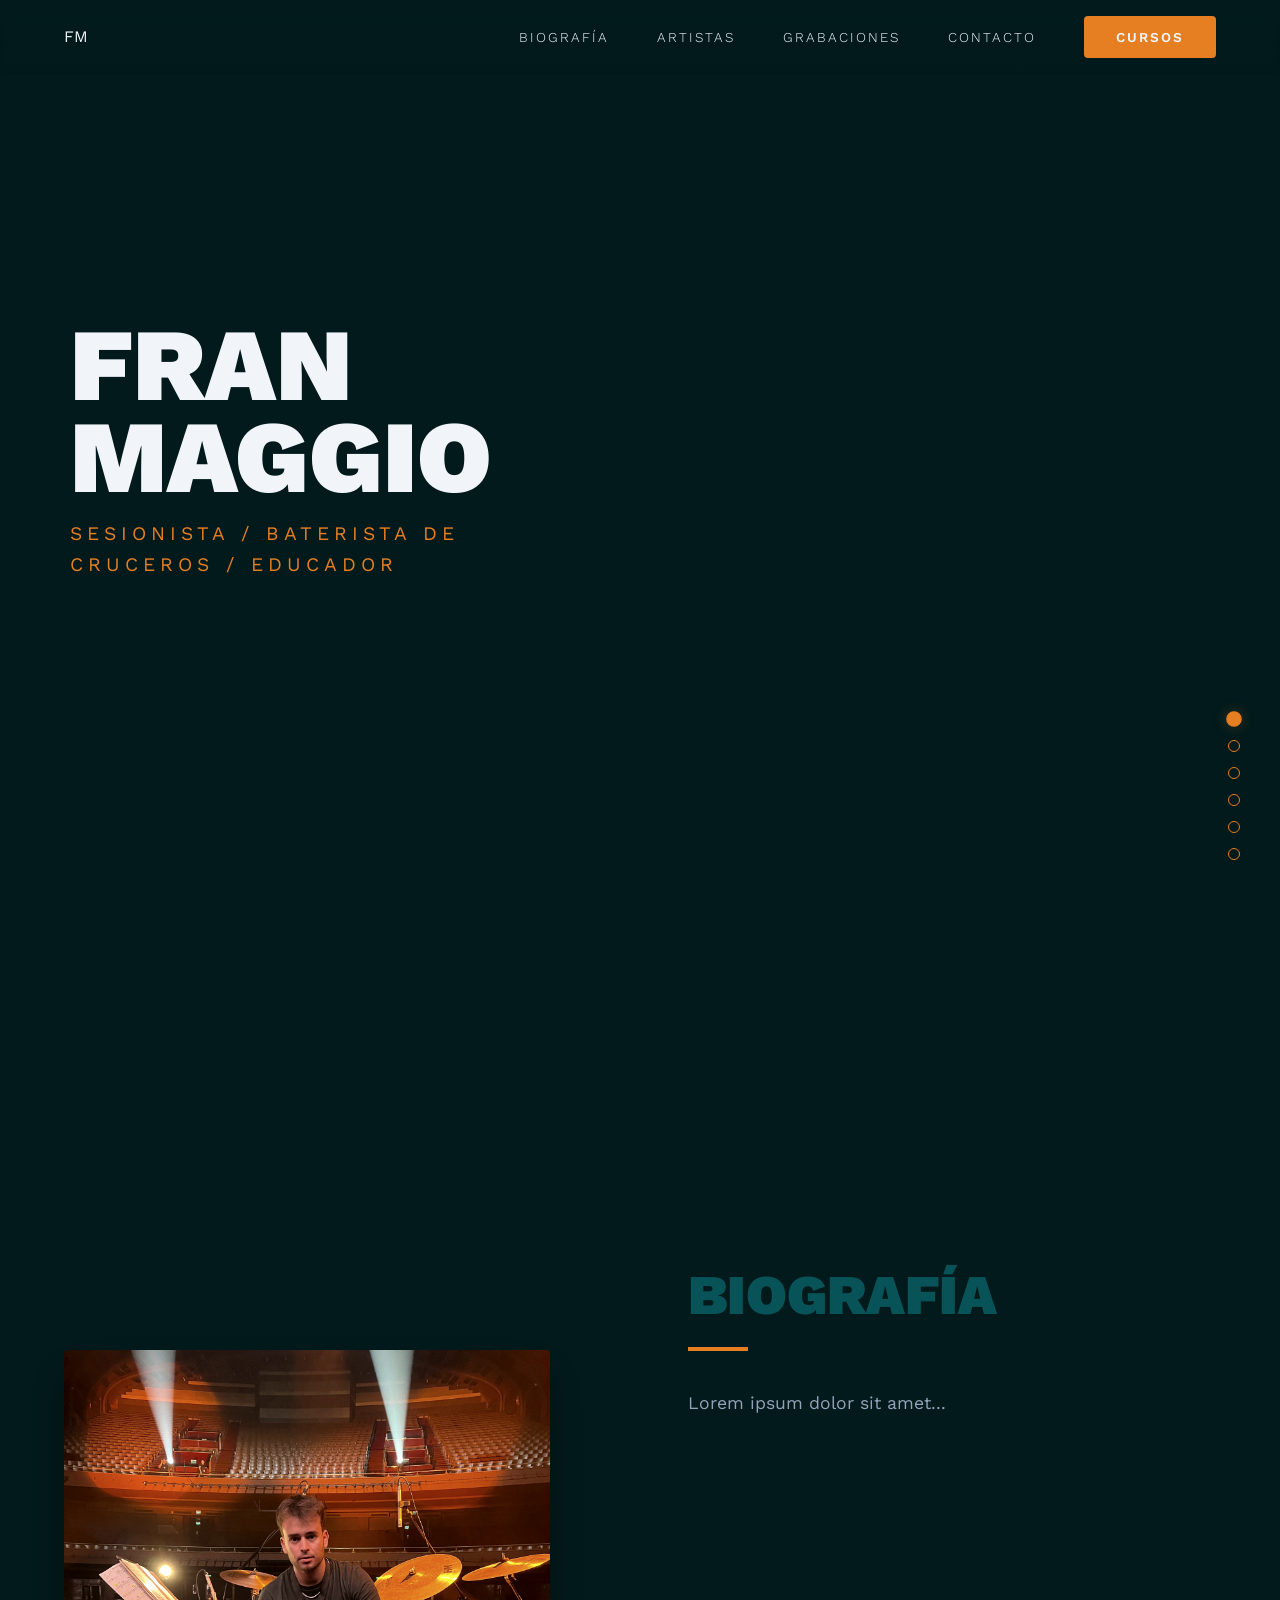
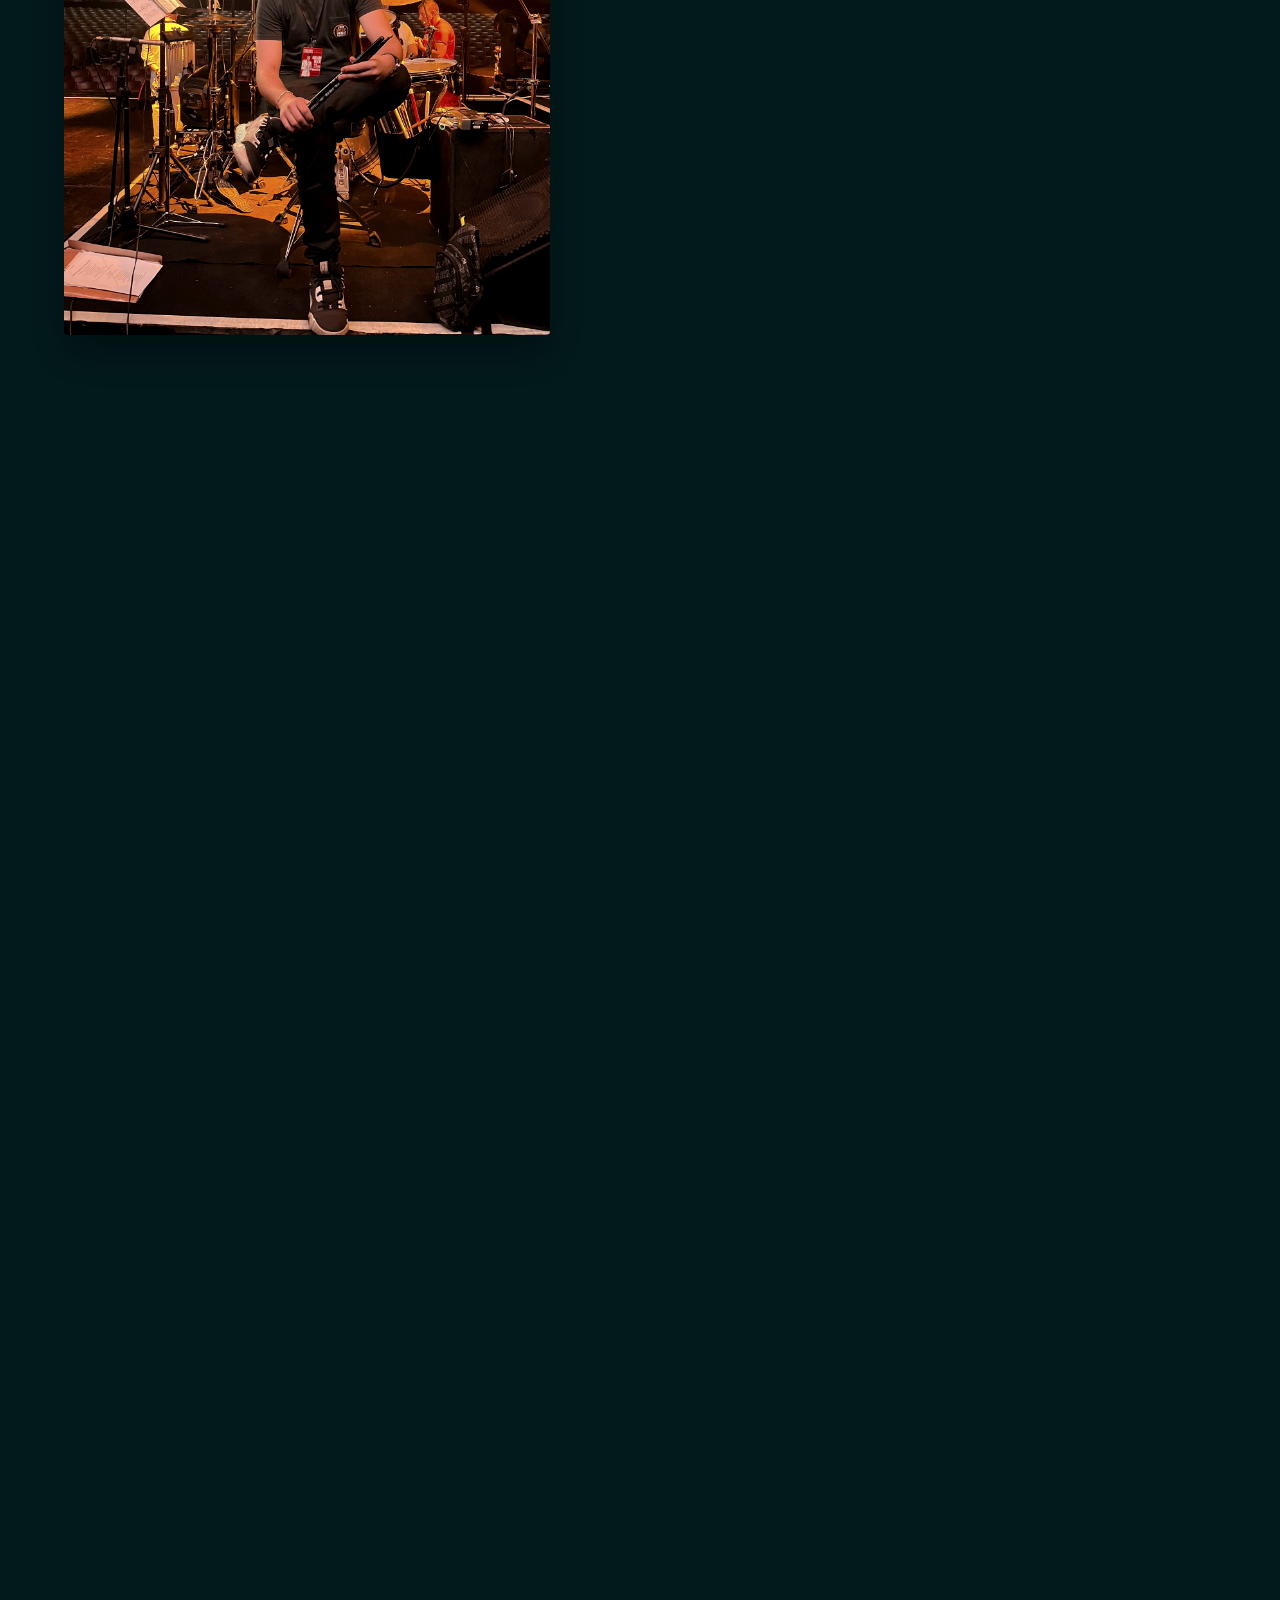
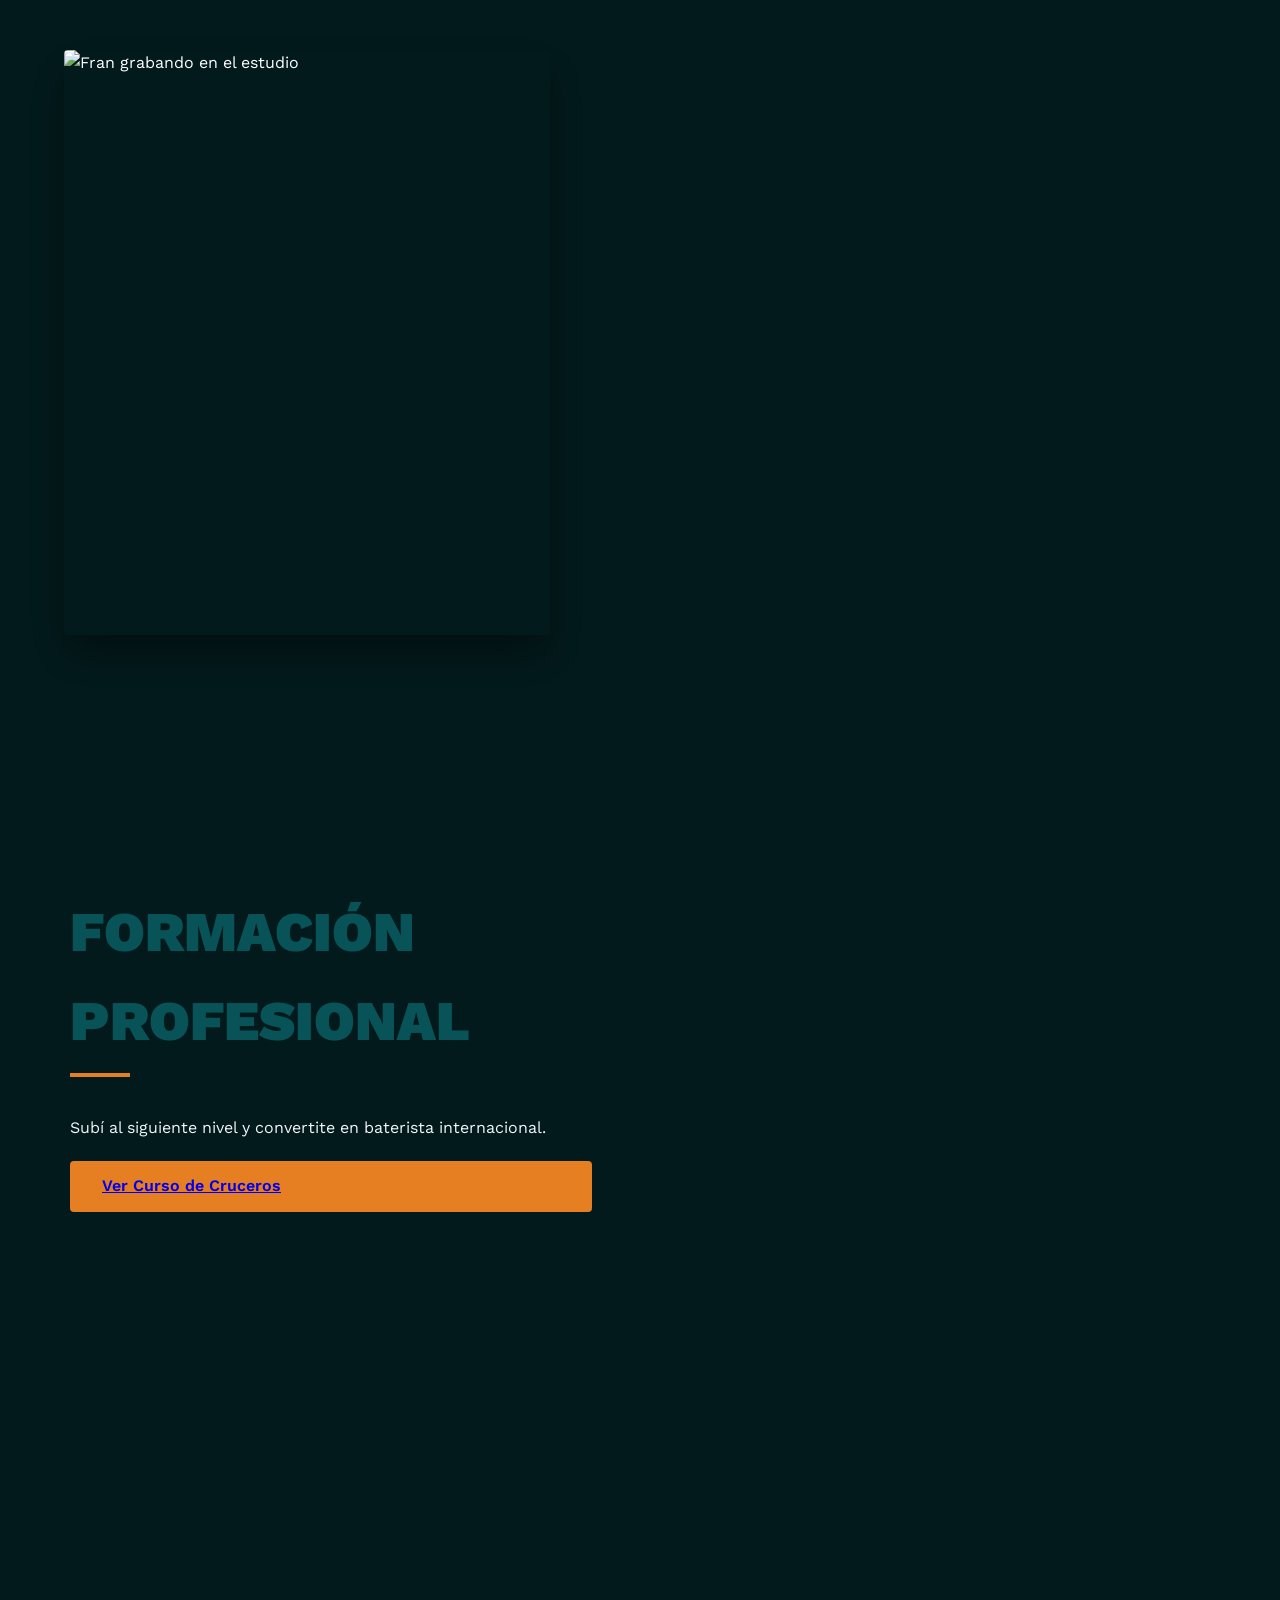
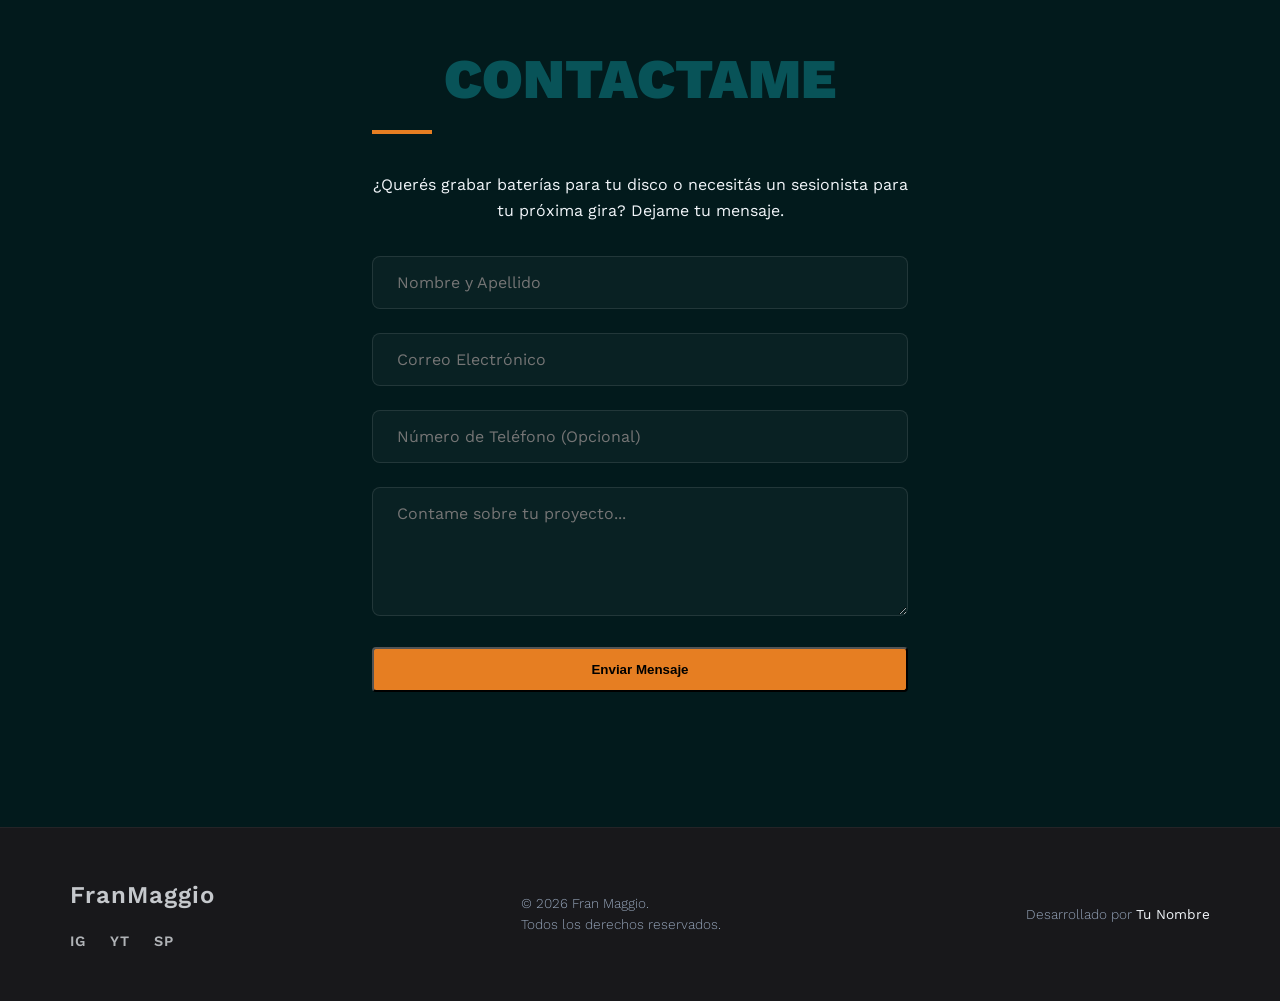
==== index.html @ fc810ce9 "Commit inicial: Landing Page completa" ====
<!DOCTYPE html>
<html lang="es">

<head>
    <meta charset="UTF-8">
    <meta name="viewport" content="width=device-width, initial-scale=1.0">
    <title>Fran Maggio | Drummer</title>
    <link rel="preconnect" href="https://fonts.googleapis.com">
    <link href="https://fonts.googleapis.com/css2?family=Work+Sans:wght@300;400;600;900&display=swap" rel="stylesheet">
    <link rel="stylesheet" href="css/variables.css">
    <link rel="stylesheet" href="css/style.css">
    <link rel="stylesheet" href="css/components.css">
</head>

<body>

    <div id="splash">
        <div class="splash-container">
            <svg viewBox="0 0 400 150" class="signature-svg">
                <path id="signature-path"
                    d="M15.06,64.6l-2.02-.15c-.2.1-.55.45-1.05,1.05-.5.6-1.26,1.16-2.29,1.69-1.02.52-1.64,1.04-1.83,1.54-.2.5-.4.89-.6,1.16-.2.28-.44.64-.71,1.09-.27.45-.61.83-1.01,1.12-.4.3-.73.76-.97,1.39-.25.63-.7.94-1.35.94-2.15,0-3.22-1.37-3.22-4.12,0-.8.5-2.27,1.5-4.42,1-2.15,2.1-3.41,3.3-3.79s2.11-.71,2.74-1.01c.62-.3,1.2-.56,1.72-.79.52-.22,1.91-1.14,4.16-2.74.1-.1,1.37-.47,3.82-1.12l2.77-1.65c.4-.5.75-.77,1.05-.82.3-.05.7-.2,1.2-.45l1.27-.15c.55-.65,1.42-1.15,2.62-1.5l2.1-.9c1.4-.8,3.2-1.52,5.4-2.17l.45-.3c.1-.1.25-.2.45-.3l2.02.15c.6,0,1-.47,1.2-1.42.2-.1.35-.15.45-.15l1.87.15c.1,0,.35-.12.75-.38.4-.25.86-.42,1.39-.52.52-.1.96-.38,1.31-.82.35-.45.72-.67,1.12-.67h1.27c.4,0,.87-.39,1.42-1.16.55-.77,1.3-1.56,2.25-2.36.2.1.4.15.6.15.3,0,.57-.34.82-1.01.25-.67.61-1.21,1.09-1.61.47-.4,1.01-1.11,1.61-2.14.6-1.02,1.16-1.67,1.69-1.95.52-.27,1.02-.67,1.5-1.2.47-.52.96-.81,1.46-.86l.15-.15v-.97c0-.8.7-1.55,2.1-2.25.2-.1.47-.3.82-.6v-1.12c0-.1.25-.44.75-1.01.5-.57.75-.99.75-1.24,0-.4.79-1.46,2.36-3.19s2.7-2.78,3.37-3.19c.67-.4,1.49-1.4,2.44-3l1.05-.38c1.05-1.4,1.92-2.41,2.62-3.04.7-.62,1.35-1.44,1.95-2.44l1.12-1.27c.3-.1.45-.3.45-.6s-.3-.45-.9-.45c-.65,0-1.57-.2-2.77-.6l-1.27.45-1.35-.15-1.87.9-1.8-.15c-1.25.75-2.12,1.17-2.62,1.27-.5.1-.89.2-1.16.3-.27.1-.59.2-.94.3-.35.1-.82.33-1.42.67-.6.35-1.42.52-2.47.52-.4,0-.89.24-1.46.71-.58.48-1.46,1.06-2.66,1.76,0,.1-.05.15-.15.15l-2.17-.15c-2.25,2.25-3.67,3.37-4.27,3.37l-1.72-.3c-1.75.65-3.11,1.4-4.08,2.25-.97.85-1.91,1.52-2.81,2.02l-1.35-.15c-1.2,1.2-1.96,1.91-2.29,2.14-.33.22-.63.61-.9,1.16-.28.55-.76.82-1.46.82l-1.65,1.27c0,.75-.58,1.57-1.72,2.47l-.15.3v1.65c0,.4-.39.94-1.16,1.61-.77.67-1.36,1.01-1.76,1.01-.9,0-1.81-.59-2.74-1.76-.93-1.17-1.39-2.39-1.39-3.64,0-.2.15-.7.45-1.5l.75-3.22c.4-1.55,2.97-3.1,7.72-4.65l1.2-.9c1-.6,1.72-.9,2.17-.9l.9-.3.45-1.12c.3-.2.81-.45,1.54-.75.72-.3,1.39-.7,1.99-1.2.6-.5,1.47-.97,2.62-1.42l1.2-.75h1.57c2.35-2.35,7.74-4.77,16.19-7.27,8.44-2.5,15.31-3.75,20.61-3.75,1.45,0,2.89.91,4.31,2.74,1.42,1.82,2.14,3.51,2.14,5.06,0,.95-.55,1.92-1.65,2.92-.8.4-1.4,1.31-1.8,2.74-.4,1.42-1.08,2.46-2.02,3.11-2,1.75-3.07,2.82-3.22,3.22l-.67,1.5c-.2.45-.52.78-.97.97-.45.2-.87.75-1.27,1.65-.4.9-1.42,1.57-3.07,2.02-.1.05-.18.36-.22.94-.05.58-.65,1.19-1.8,1.84l-.9.75c-.5,1.6-.97,2.52-1.42,2.77l-.75.75c-.7,2.45-1.85,3.67-3.45,3.67-.35,0-.66.44-.94,1.31-.27.88-1.01,1.66-2.21,2.36v.45c2.15-.7,3.7-1.05,4.65-1.05l1.05-.15.45-.45c.3.2.6.3.9.3.65,0,1.37-.35,2.17-1.05l1.2.15c.1-.1.28-.15.53-.15l3.84-1.12c1.1-.2,2.33-.45,3.69-.75h.75c1.71,0,3.03.52,3.99,1.57.95,1.05,1.43,2.32,1.43,3.82l-.3,2.1.15,1.12c0,.3-.48.75-1.43,1.35l-.75.6c-1.2,1.05-2.48,1.57-3.83,1.57-2.3,0-3.68-.57-4.13-1.72,0-.2-.34-.32-1.01-.38-.68-.05-1.19-.17-1.54-.38-.35-.2-.63-.3-.82-.3-.65,0-1.33-.1-2.03-.3-.9.6-1.88.9-2.93.9h-.45l-.9-.3-1.43,1.05c-.1,0-.25-.05-.45-.15-.2-.1-.4-.15-.6-.15-.3,0-.64.11-1.01.34-.38.22-.76.34-1.16.34l-1.05-.37c-.3.15-.64.25-1.01.3-.38.05-.79.37-1.24.97s-.92.9-1.42.9c-.85,0-1.68.83-2.48,2.47l-.45.45h-.45c-.35,0-.6.41-.75,1.24s-.33,1.34-.52,1.54c-.8.1-1.29.36-1.46.79-.18.42-.44,1.29-.79,2.59l-.67,1.35-.9.52c-.5,1.9-1.41,3.7-2.74,5.4-1.33,1.7-2.3,3.11-2.93,4.23-.63,1.12-1.2,1.89-1.73,2.29-.53.4-.89,1.06-1.09,1.99-.2.92-.45,1.55-.75,1.87-.3.33-.9,1.41-1.8,3.26l-2.33,3.97-.98,2.17c-.35.7-.8,1.05-1.35,1.05-.3,0-.45.25-.45.75v1.5c0,.2-.5,1.4-1.5,3.6l-.52,1.5c-.1.2-.4.42-.9.67-.5.25-.85.9-1.05,1.95-.2,1.05-.49,1.72-.86,2.02-.38.3-.61.94-.71,1.91s-.6,1.61-1.5,1.91c-.1.9-.19,1.5-.26,1.8-.08.3-.51.62-1.31.97h-.15l.45,2.55c0,.35-.1.52-.3.52-.5.3-.75.55-.75.75l.3.9v.3c0,.2-.2.67-.6,1.42v.15c0,.2.2,1.12.6,2.77l-.45.9c0,.9.4,1.35,1.2,1.35l2.32-1.5c.7,0,1.05.83,1.05,2.47l.23.75c-.45.3-.67.55-.67.75s.05.42.15.67c.1.25.15.47.15.67,0,1.65-1.47,2.47-4.42,2.47h-.3c-.2,0-.5-.1-.9-.3l-1.57.15c-.6,0-1.69-.58-3.26-1.72s-2.77-2.88-3.6-5.21c-.82-2.32-1.24-4.36-1.24-6.11l2.1-8.62c.2-.2.3-.52.3-.97s.17-.97.52-1.57l.9-2.47c1.35-2.4,2.17-3.7,2.47-3.9.3-.2.72-.45,1.27-.75.55-.3.92-.6,1.12-.9-.9-.3-1.35-.57-1.35-.83,0-.15.39-.9,1.16-2.25.77-1.35,1.41-2.07,1.91-2.17.1,0,.15-.05.15-.15s-.05-.3-.15-.6v-.15c0-.1.3-.65.9-1.65l-.3-1.12c.2-.3.49-.6.86-.9.38-.3.89-1.14,1.54-2.51.65-1.37,1.15-2.15,1.5-2.32.35-.17.6-.36.75-.56l-.23-2.1c0-.2.17-.47.52-.82l.45-.9c.2-.4.45-.77.75-1.12.3-.35.7-.95,1.2-1.8l.52-.6c.2-.3.5-.92.9-1.87,0-1,.55-2.07,1.65-3.22l2.85-4.42c2-3.05,3-4.8,3-5.25v-.15c-1.1,0-2.52.49-4.27,1.46-1.75.97-2.72,1.46-2.92,1.46l-1.72-.45c-.2.1-1,.88-2.4,2.32-2.35,0-4.62.78-6.82,2.32l-.3.15h-1.5l-.3.15-.45.75c-.55.2-1.22.54-2.02,1.01-.8.48-1.47.81-2.02,1.01l-1.05,1.2Z"/>
      <path class="cls-1" d="M86.4,60.93l1.12-.3.45-.97c2.45-1.45,4.2-2.82,5.25-4.12.1-.2.32-.4.67-.6.35-.2.72-.55,1.12-1.05,1.85-1.85,4.05-2.77,6.6-2.77,3,0,4.6,1.82,4.8,5.47l.45,1.12c.4.7.96,2.12,1.69,4.27.72,2.15,1.09,3.47,1.09,3.97,0,1.35-.42,2.7-1.27,4.05-.7.35-2.37,2.22-5.02,5.62l-.75.52c-.4.9-.93,1.8-1.57,2.7-1,.35-1.5.72-1.5,1.12v1.35c0,.1-.11.3-.34.6-.23.3-.54.88-.94,1.72l-.6.9c-.2.2-.4.61-.6,1.24-.2.62-.49,1.19-.86,1.69-.37.5-.56.9-.56,1.2,0,.75.97,1.12,2.92,1.12.1,0,.47-.15,1.12-.45l1.05.3c.1,0,.35-.16.75-.49.4-.32,1.01-.59,1.84-.79.82-.2,1.55-.5,2.17-.9.62-.4,1.37-.75,2.25-1.05s1.71-.79,2.51-1.46c.8-.67,1.59-1.16,2.36-1.46.77-.3,1.5-.76,2.17-1.39.67-.62,1.44-1.21,2.29-1.76.85-.55,2.2-1.75,4.05-3.6,1.2-.95,2.02-1.47,2.47-1.57.1,0,.54-.66,1.31-1.99.77-1.32,1.66-1.99,2.66-1.99,1.05,0,1.57.5,1.57,1.5,0,.55-.25,1.08-.75,1.57v.45l.15,1.2c.1.15.15.37.15.67,0,.2-.19.5-.56.9-.37.4-.64.91-.79,1.54s-.62,1.04-1.42,1.24c-.3,1.1-.69,1.72-1.16,1.87-.48.15-1.14.65-1.99,1.5-.85.85-2.05,1.85-3.6,3-1.55,1.15-2.61,2.04-3.18,2.66-.57.62-.96.94-1.16.94-.1,0-.3-.1-.6-.3-.3-.2-.5-.3-.6-.3-.3,0-.5.35-.6,1.05l-.3.75c-.65.4-1.02.6-1.12.6l-.45-.15h-.3c-.6,0-.9.22-.9.67l.45.75v.15c0,.7-.4,1.05-1.2,1.05-.55,0-2.15.92-4.8,2.77l-2.17.45-1.8.97c-.6-.35-.97-.52-1.12-.52l-1.2.38-2.17.15c-.05,0-.96-.5-2.74-1.5-1.77-1-2.84-2-3.18-3-.35-1-.8-2.01-1.35-3.04-.55-1.02-.82-1.74-.82-2.14,0-2.4.2-4.11.6-5.13.4-1.02.65-1.79.75-2.29.1-.5.39-1.04.86-1.61.47-.57.86-1.51,1.16-2.81,1.45-2.9,2.45-4.67,3-5.32.55-.65.97-1.45,1.27-2.4l.97-1.35c.1-.1.25-.49.45-1.16.2-.67.45-1.06.75-1.16.4-.7.6-1.15.6-1.35,0-1.45-.65-2.17-1.95-2.17-.25,0-.52.26-.82.79-.3.52-.99,1.04-2.06,1.54-1.08.5-1.74.88-1.99,1.12-.25.25-.79.56-1.61.94-.82.38-1.54.96-2.14,1.76l-1.27.6c-.4.95-.75,1.47-1.05,1.57-.3.1-1.22.35-2.77.75-.1.05-.35.35-.75.9-.4.55-.97.82-1.72.82-.6.6-1.2,1.3-1.8,2.1-.2,0-.72.2-1.57.6l-1.5.38c-.4.3-.84.78-1.31,1.42-.48.65-1.36.97-2.66.97-.75,0-1.12-.6-1.12-1.8,0-2.45.86-4.4,2.59-5.85,1.72-1.45,2.99-2.22,3.79-2.32.8-.1,1.3-.4,1.5-.9.2-.5.69-.91,1.46-1.24.77-.32,1.67-1.05,2.7-2.17,1.02-1.12,2.14-1.89,3.33-2.29l.9-1.05Z"/>
      <path class="cls-1" d="M184.23,77.95l1.2-1.05c.75,0,1.19-.34,1.34-1.01s.69-1.21,1.61-1.61c.92-.4,1.78-1.21,2.58-2.44.8-1.22,1.62-1.84,2.47-1.84.3,0,.65.25,1.04.75.4.5.6.9.6,1.2,0,1.65-.5,3.35-1.5,5.1l-.3,2.1-.52.97c-.75.4-1.24.83-1.46,1.27s-.81,1-1.76,1.65l-.75,1.05c-1.1.35-1.84.92-2.21,1.72-.37.8-.9,1.25-1.57,1.35-.67.1-1.41.6-2.21,1.5-.5.25-1.1.48-1.8.67l-.15.75c-.5.5-1.29.9-2.36,1.2s-1.87.59-2.4.86c-.52.28-.89.41-1.09.41-.95,0-1.82-.19-2.62-.56-.8-.38-1.62-.61-2.47-.71-.3-.3-.48-.62-.52-.97-.05-.35-.3-.81-.75-1.39-.45-.57-.67-1.36-.67-2.36l.3-1.42c0-.2-.13-.45-.38-.75-.25-.3-.37-.55-.37-.75s.05-.35.15-.45.15-.25.15-.45c0-.25-.05-.52-.15-.82-.1-.3-.15-.55-.15-.75l.45-3.67c0-.3-.1-.45-.3-.45s-.56.25-1.09.75c-.52.5-1.14.75-1.84.75-.4.3-.73.92-.98,1.87-.4.5-.9.95-1.5,1.35l-.3.45c-.1.35-.48.64-1.12.86-.65.22-1.1.51-1.35.86l-.75.75-1.42-.15c-.1.1-.38.54-.83,1.31-.45.78-1.02,1.41-1.72,1.91l-5.7,4.65c-.6.4-1.47.9-2.62,1.5l-.45.45c-4,2.65-6.82,3.97-8.47,3.97-1.35,0-2.92-.38-4.72-1.12-1.8-.75-2.77-1.65-2.92-2.7l-.75-3.07c-.45-.7-.67-1.67-.67-2.92,0-.6.05-1,.15-1.2v-.45l-.15-2.47c0-.6.47-.9,1.42-.9l-.15-2.02c0-.2.44-.99,1.31-2.36.87-1.37,1.46-2.16,1.76-2.36l.75-.97c-.05-.6.3-1.24,1.05-1.91.75-.67,1.35-1.36,1.8-2.06.45-.7,1.3-1.47,2.55-2.32l2.25-2.25c1.75-1.75,3.65-3.15,5.7-4.2.3-.1.91-.6,1.84-1.5s1.98-1.56,3.15-1.99c1.18-.42,2.33-.96,3.45-1.61,1.13-.65,2.01-.97,2.67-.97h.6c.2,0,1.52-.62,3.98-1.87h.45c.2,0,.67.2,1.42.6h.15l1.2-.6c.2-.1.45-.15.75-.15,3.1,0,4.8,2.15,5.1,6.45.1.9.35,1.35.75,1.35.5,0,1.21-.91,2.14-2.74.93-1.82,2.89-2.74,5.89-2.74,2.15,0,3.22,1.38,3.22,4.12,0,3.25-1.45,6.32-4.35,9.22-.2.4-.35.85-.45,1.35l-1.05,3.07v.15c0,.3-.21.71-.64,1.24-.43.53-.64.99-.64,1.39l.15,1.87-.3,2.1c0,.95.17,1.57.52,1.87,1.59-.4,2.75-1.06,3.47-1.99.72-.92,1.23-1.44,1.53-1.54l.75-.3c.45-.75.97-1.37,1.57-1.87ZM159.35,77.95c.2-1.1.81-1.94,1.84-2.51,1.02-.57,1.64-1.16,1.84-1.76.95-.7,2.31-1.95,4.08-3.75,1.77-1.8,2.66-2.9,2.66-3.3,0-.15-.1-.22-.3-.22h-.15l-.6.38-1.35-.15-1.43.15-1.05-.53-.97.15-1.5-.3c-.8,0-1.49.16-2.06.49-.58.33-1.67.69-3.3,1.09-1.62.4-3.09,1.09-4.39,2.06s-2.25,1.46-2.85,1.46c-.35.75-1.52,1.82-3.52,3.22-1.2.4-1.98,1.27-2.32,2.62-1.3,1.05-1.95,1.65-1.95,1.8l-.52,1.27c-.4.35-.9.64-1.5.86-.6.22-.95.75-1.05,1.57-.1.82-.44,1.57-1.01,2.25-.57.67-.86,1.21-.86,1.61,0,2.45.47,3.67,1.42,3.67.4,0,1.24-.26,2.51-.79,1.27-.52,2.01-.89,2.21-1.09.2-.2.6-.4,1.2-.6l1.42-.75c.2-.2.42-.33.67-.38.25-.05.5-.21.75-.49.25-.27.7-.57,1.35-.9.65-.32,1.15-.76,1.5-1.31.85-.5,2.22-1.27,4.12-2.32l1.57-1.2c1.1-.5,1.77-.92,2.02-1.27.25-.35.75-.7,1.5-1.05Z"/>
      <path class="cls-1" d="M258.97,82.59h.3l.75.3c.1,0,.2-.05.3-.15,0-.85.4-1.57,1.2-2.17.25-.95.81-1.67,1.69-2.17.88-.5,2.27-1.32,4.17-2.47l1.88-1.65.9-.45.6-.75c.55-.65,1.08-.97,1.58-.97.75,0,1.13.27,1.13.82l-.68,1.5.3,2.47c0,.9-.31,1.7-.94,2.4-.62.7-1.59,1.72-2.89,3.07l-3.83,4.05-2.03,1.05c-.5.3-.95.65-1.35,1.05l-2.93,2.47c0,.7-.22,1.22-.67,1.57h-1.2l-.6.3c-.35.95-1.38,1.87-3.08,2.77l-1.05.75c-.35.3-.68.45-.98.45l-2.1-.3-1.42.3c-.4,0-.94-.2-1.61-.6-.68-.4-1.36-.71-2.06-.94-.7-.23-1.59-1.15-2.66-2.77-1.08-1.62-1.66-2.69-1.76-3.19,0-.2-.11-.54-.34-1.01-.22-.47-.34-.76-.34-.86s.22-.6.68-1.5v-.15c0-.15-.14-.5-.41-1.05-.27-.55-.41-1.22-.41-2.02,0-.45-.15-1.02-.45-1.72.4-.4.6-.7.6-.9s-.08-.49-.23-.86c-.15-.38-.22-.66-.22-.86l.45-3.67-.3-1.87.15-1.8c0-1.05-.45-1.57-1.34-1.57-.4,0-.9.28-1.49.83l-.52.15c-1.34.65-2.29,1.19-2.84,1.61-.55.42-1.12.64-1.72.64-.3.3-.87.58-1.72.83l-.6.45c-.2.2-.6.5-1.19.9,0,.15-.93.99-2.8,2.51-1.87,1.52-3.55,2.96-5.04,4.31s-2.58,2.09-3.25,2.21c-.67.12-1.01.76-1.01,1.91,0,.2-.45.6-1.34,1.2-.1,0-.62.55-1.57,1.65-.8-.6-1.25-.9-1.34-.9-.65,0-1.13.83-1.43,2.47-.3.65-1.1,1.05-2.4,1.2-.1.05-.28.42-.53,1.12l-.3.3h-.75c-.1,0-.45.29-1.05.86-.6.58-1.13.94-1.58,1.09-.65,1.35-1.2,2.02-1.65,2.02-.2,0-.49-.1-.86-.3-.38-.2-.84-.38-1.39-.52-.55-.15-1.16-.76-1.84-1.84-.67-1.07-1.01-1.99-1.01-2.74,0-5.55,1.07-8.57,3.22-9.07l.15-.3v-.6c0-.65.29-1.11.86-1.39.57-.27,1.16-.82,1.76-1.65.6-.83,1-1.29,1.2-1.39h.97c.2,0,.3-.52.3-1.57,0-.3.12-.57.37-.82.25-.25.4-.61.45-1.09.05-.47.41-1.25,1.09-2.32.67-1.07,1.01-1.71,1.01-1.91l-.15-.3c-1.25,1.15-2.15,1.77-2.7,1.87-.55.1-1.3.82-2.25,2.17l-1.2-.22c-2.1,1.55-3.4,2.42-3.9,2.62-.5.2-1.05.78-1.65,1.72,0,.3-.18.5-.53.6-.35.1-1,.5-1.95,1.2h-.45c-1.25,0-1.88-.9-1.88-2.7l1.57-4.27c.45-1.35,1.51-2.49,3.18-3.41,1.67-.92,3.08-1.81,4.23-2.66,1.15-.85,2.3-1.3,3.45-1.35l.52-.75c1.7-.65,2.84-1.67,3.44-3.07.6-1.4,1.42-2.1,2.47-2.1,2.75,0,4.84,1.01,6.29,3.04s2.17,3.63,2.17,4.83l.15,2.02c0,.7-.15,1.67-.45,2.92-.6.9-.9,1.57-.9,2.02,0,.4.25.6.75.6.3,0,.7-.21,1.2-.64.5-.42,1.06-.81,1.69-1.16s.99-.65,1.09-.9c.5-1.2,1.37-2.02,2.62-2.47,1.25-.45,2.02-.82,2.32-1.12l.75-.6.6-1.12c1.35-.6,2.25-1.15,2.7-1.65.45-.5,1.05-.82,1.8-.97.75-.15,1.6-.6,2.55-1.35l1.12-.3,1.05-.6c.1-.1.4-.22.9-.37.5-.15,1.24-.41,2.21-.79.97-.38,1.63-.56,1.99-.56,2.55,0,4.55,1.02,6.03,3.07,1.47,2.05,2.21,3.7,2.21,4.95l-.15,1.35.3,2.02v.3l-.6,4.12.15,1.42c0,2.35-.5,3.97-1.5,4.87-.25.1-.38.35-.38.75v.67l1.5,3.15c.45,1.1.8,1.65,1.05,1.65l2.4-.67c.7-.2,1.28-.72,1.73-1.57.4-.2,1.1-.8,2.1-1.8.3-.8.78-1.2,1.43-1.2Z" stroke="#E67E22" stroke-width="4" fill="none"/>
            </svg>
            <h2 class="splash-text font-work"><b>Fran Maggio</b> <i>Drummer</i></h2>
        </div>
    </div>

    <nav class="nav-main">
        <div class="logo font-work">FM</div>

        <button id="hamburger-btn" class="hamburger-btn">
            <span></span>
            <span></span>
            <span></span>
        </button>

        <ul id="nav-links">
            <li><a href="#bio">Biografía</a></li>
            <li><a href="#artistas">Artistas</a></li>
            <li><a href="#grabaciones">Grabaciones</a></li>
            <li><a href="#contacto">Contacto</a></li>
            <li><a href="#curso" class="btn-accent">Cursos</a></li>
        </ul>
    </nav>

    <aside class="side-dots">
        <a href="#hero" class="dot active" data-label="Inicio"></a>
        <a href="#bio" class="dot" data-label="Bio"></a>
        <a href="#artistas" class="dot" data-label="Artistas"></a>
        <a href="#grabaciones" class="dot" data-label="Grabaciones"></a>
        <a href="#curso" class="dot" data-label="Curso"></a>
        <a href="#contacto" class="dot" data-label="Contacto"></a>
    </aside>

    <header id="hero" class="section">
        <video autoplay muted loop playsinline class="hero-video">
            <source src="assets/video/test.mp4" type="video/mp4">
        </video>
        <div class="hero-content container-left">
            <h1 class="font-work">FRAN <br> MAGGIO</h1>
            <p>Sesionista / Baterista de Cruceros / Educador</p>
        </div>
    </header>

    <section id="bio" class="section container-right">
        <div class="side-image carousel-container reveal">
            <img src="assets/img/fran.jpg" alt="Fran en vivo 1" class="carousel-slide active">
            <img src="assets/img/fran.jpg" alt="Fran en vivo 2" class="carousel-slide">
            <img src="assets/img/fran.jpg" alt="Fran en vivo 3" class="carousel-slide">
        </div>
        <h2 class="font-work reveal">Biografía</h2>
        <div class="content-text reveal reveal-delay">
            <p>Lorem ipsum dolor sit amet...</p>
        </div>
    </section>

    <section id="artistas" class="section container-left">
        <h2 class="font-work reveal">Artistas con los que toqué</h2>

        <div class="artists-grid reveal reveal-delay">

            <div class="artist-item accordion">
                <div class="artist-header">
                    <h3>Juan Salinas</h3>
                    <span class="icon">+</span>
                </div>
                <div class="artist-content">
                    <p>Giras nacionales entre 2018 y 2021. Grabación del disco "Tierra" y presentaciones como baterista
                        principal en el Teatro Colón y festivales de jazz.</p>
                </div>
            </div>

            <div class="artist-item accordion">
                <div class="artist-header">
                    <h3>Otro Artista Groso</h3>
                    <span class="icon">+</span>
                </div>
                <div class="artist-content">
                    <p>Temporada de shows en crucero por el Mediterráneo durante 2022, tocando estilos desde Big Band
                        hasta Pop moderno.</p>
                </div>
            </div>

        </div>
    </section>

    <section id="grabaciones" class="section container-right">

        <img src="assets/img/fran-estudio.jpg" alt="Fran grabando en el estudio" class="side-image reveal">

        <h2 class="font-work reveal">Grabaciones</h2>

        <div class="recordings-grid reveal reveal-delay">

            <a href="LINK_A_SPOTIFY_O_YOUTUBE" target="_blank" class="record-card">
                <div class="record-cover">
                    <img src="assets/img/album1.jpg" alt="Portada Disco 1">
                    <div class="record-overlay">
                        <span class="play-icon">▶</span>
                    </div>
                </div>
                <div class="record-info">
                    <h3>Nombre del Disco</h3>
                    <p>Artista / Banda • 2023</p>
                </div>
            </a>

            <a href="LINK_A_SPOTIFY_O_YOUTUBE" target="_blank" class="record-card">
                <div class="record-cover">
                    <img src="assets/img/album2.jpg" alt="Portada Disco 2">
                    <div class="record-overlay">
                        <span class="play-icon">▶</span>
                    </div>
                </div>
                <div class="record-info">
                    <h3>EP Groovero</h3>
                    <p>Fran Maggio Trío • 2021</p>
                </div>
            </a>

            <a href="LINK_A_SPOTIFY_O_YOUTUBE" target="_blank" class="record-card">
                <div class="record-cover">
                    <img src="assets/img/album3.jpg" alt="Portada Disco 3">
                    <div class="record-overlay">
                        <span class="play-icon">▶</span>
                    </div>
                </div>
                <div class="record-info">
                    <h3>Live in Mónaco</h3>
                    <p>Cruceros Big Band • 2019</p>
                </div>
            </a>

        </div>
    </section>

    <section id="curso" class="section container-left">
        <h2 class="font-work reveal">Formación Profesional</h2>
        <p class="content-text reveal reveal-delay ">Subí al siguiente nivel y convertite en baterista internacional.
        </p>
        <a href="#" class="btn-accent" style="display: inline-block; margin-top: 20px;">Ver Curso de Cruceros</a>
    </section>

    <section id="contacto" class="section">
        <div class="contact-container reveal">
            <h2 class="font-work">Contactame</h2>
            <p class="content-text" style="margin-bottom: 2rem;">¿Querés grabar baterías para tu disco o necesitás un
                sesionista para tu próxima gira? Dejame tu mensaje.</p>

            <form id="contact-form" class="contact-form" action="https://formsubmit.co/ajax/julioespinal29@gmail.com"
                method="POST">

                <input type="hidden" name="_subject" value="¡Nuevo mensaje desde la Web de Fran!">
                <input type="hidden" name="_template" value="table"> <input type="hidden" name="_captcha" value="false">
                <div class="form-group">
                    <input type="text" name="nombre" placeholder="Nombre y Apellido" required>
                </div>
                <div class="form-group">
                    <input type="email" name="email" placeholder="Correo Electrónico" required
                        pattern="[a-zA-Z0-9._%+\-]+@[a-zA-Z0-9.\-]+\.[a-zA-Z]{2,}"
                        title="Por favor, ingresá un correo válido (ejemplo: nombre@dominio.com)">
                </div>
                <div class="form-group">
                    <input type="tel" name="telefono" placeholder="Número de Teléfono (Opcional)">
                </div>
                <div class="form-group">
                    <textarea name="mensaje" rows="5" placeholder="Contame sobre tu proyecto..." required></textarea>
                </div>

                <button type="submit" class="btn-accent" id="submit-btn">Enviar Mensaje</button>
            </form>
        </div>
    </section>

    <div id="success-modal" class="modal-overlay">
        <div class="modal-content">
            <button class="close-btn close-contact-modal">&times;</button>
            <div class="modal-icon success-icon">✓</div>
            <h3 class="font-work">¡Mensaje Enviado!</h3>
            <p>Gracias por escribirme. Me voy a poner en contacto con vos lo antes posible.</p>
            <button class="btn-accent close-contact-modal" style="width: 100%;">Cerrar</button>
        </div>
    </div>

    <div id="error-modal" class="modal-overlay">
        <div class="modal-content">
            <button class="close-btn close-contact-modal">&times;</button>
            <div class="modal-icon error-icon">✕</div>
            <h3 class="font-work">Ups, algo falló</h3>
            <p>Hubo un problema de conexión al enviar tu mensaje. Por favor, intentá de nuevo o mandame un mail directo
                tocando el botón que está debajo.
            </p>
            <a href="mailto:julioespinal29@gmail.com" class="btn-accent"
                style="width: 100%; display: inline-block; box-sizing: border-box;">Enviar por Correo</a>
        </div>
    </div>

    <footer class="site-footer">
        <div class="footer-content reveal">
            <div class="footer-brand">
                <div class="footer-logo font-work">FranMaggio</div>
                <div class="footer-socials">
                    <a href="LINK_A_INSTAGRAM" target="_blank" aria-label="Instagram">IG</a>
                    <a href="LINK_A_YOUTUBE" target="_blank" aria-label="YouTube">YT</a>
                    <a href="LINK_A_SPOTIFY" target="_blank" aria-label="Spotify">SP</a>
                </div>
            </div>

            <div class="footer-copy">
                &copy; <span id="current-year"></span> Fran Maggio.<br>Todos los derechos reservados.
            </div>

            <div class="footer-credits">
                Desarrollado por <a href="#" target="_blank" class="dev-link">Tu Nombre</a>
            </div>
        </div>
    </footer>

    <script src="js/main.js"></script>
    <script src="js/splash.js"></script>

    <div id="course-modal" class="modal-overlay">
        <div class="modal-content">
            <button id="close-modal" class="close-btn">&times;</button>

            <span class="modal-badge">¡Novedad!</span>
            <h3 class="font-work">Curso: Baterista de Cruceros</h3>
            <p>Descubrí el método exacto para conseguir tu primer contrato internacional, superar la audición y viajar
                por el mundo tocando.</p>

            <a href="#curso" id="modal-cta" class="btn-accent">Ver temario completo</a>
        </div>
    </div>

</body>

</html>
---- css/variables.css ----
:root {
    /* Paleta Principal */
    --primary: #085358;
    --primary-dark: #042C2F;
    --primary-light: #0d7b82;
    /* Variante sugerida */
    --accent: #E67E22;
    /* Naranja Cobrizo */
    --accent-glow: rgba(230, 126, 34, 0.3);

    /* Neutros */
    --bg-dark: #021a1c;
    --text-light: #F1F5F9;
    --text-muted: #94a3b8;

    /* Containers (Tus medidas) */
    --container-md: 720px;
    --container-lg: 960px;
    --container-xl: 1140px;
    --container-xxl: 1320px;
    --container-xxxl: 1520px;

    /* Tipografía */
    --font-main: 'Work Sans', sans-serif;
}

/* Reset básico */
* {
    margin: 0;
    padding: 0;
    box-sizing: border-box;
}

body {
    background-color: var(--bg-dark);
    color: var(--text-light);
    font-family: var(--font-main);
    line-height: 1.6;
    overflow-x: hidden;
    -webkit-font-smoothing: antialiased;
}

/* Lógica de Contenedores Asimétricos */
.container-left, .container-right {
    width: 100%;
    /* clamp(mínimo, ideal fluido, máximo) */
    padding-left: clamp(1rem, 5vw, 2rem);
    padding-right: clamp(1rem, 5vw, 2rem);
}

/* 2. Regla de "Empuje" desde el centro (A partir de Tablet) */
@media (min-width: 768px) {
    .container-left {
        /* Empuja el límite derecho hasta el centro de la pantalla (+ un margen de aire) */
        padding-right: calc(50% + 3rem); 
    }
    
    .container-right {
        /* Empuja el límite izquierdo desde el centro de la pantalla (+ un margen de aire) */
        padding-left: calc(50% + 3rem); 
    }
}

/* 3. Ajuste del borde exterior con la grilla (Alineación con el Logo) */
@media (min-width: 768px) {
    .container-left { padding-left: calc(50% - (var(--container-md) / 2)); }
    .container-right { padding-right: calc(50% - (var(--container-md) / 2)); }
}

@media (min-width: 992px) {
    .container-left { padding-left: calc(50% - (var(--container-lg) / 2)); }
    .container-right { padding-right: calc(50% - (var(--container-lg) / 2)); }
}

@media (min-width: 1200px) {
    .container-left { padding-left: calc(50% - (var(--container-xl) / 2)); }
    .container-right { padding-right: calc(50% - (var(--container-xl) / 2)); }
}

@media (min-width: 1400px) {
    .container-left { padding-left: calc(50% - (var(--container-xxl) / 2)); }
    .container-right { padding-right: calc(50% - (var(--container-xxl) / 2)); }
}

@media (min-width: 1600px) {
    .container-left { padding-left: calc(50% - (var(--container-xxxl) / 2)); }
    .container-right { padding-right: calc(50% - (var(--container-xxxl) / 2)); }
}
---- css/style.css ----
body {
    background-color: var(--bg-dark);
    color: var(--text-light);
    font-family: var(--font-main);
    line-height: 1.6;
    overflow: hidden;
    /* AGREGÁ ESTO: Se activará por JS en splash.js */
    -webkit-font-smoothing: antialiased;
}

/* --- NAVEGACIÓN PRINCIPAL --- */
.nav-main {
    position: fixed;
    top: 0;
    width: 100%;
    padding: 1.5rem 4rem;
    display: flex;
    justify-content: space-between;
    align-items: center;
    z-index: 100;
    background: linear-gradient(to bottom, rgba(2, 26, 28, 0.8), transparent);
    backdrop-filter: blur(5px);
}

.nav-main ul {
    display: flex;
    list-style: none;
    gap: 3rem;
}

.nav-main a {
    color: var(--text-light);
    text-decoration: none;
    font-weight: 300;
    text-transform: uppercase;
    letter-spacing: 2px;
    font-size: 0.85rem;
    transition: color 0.3s;
}

.nav-main a:hover {
    color: var(--accent);
}

/* --- SIDE DOT NAVIGATION --- */
.side-dots {
    position: fixed;
    right: 40px;
    bottom: 40px;
    /* Cambiamos top:50% por bottom */
    display: flex;
    flex-direction: column;
    gap: 15px;
    /* Un poco más apretado */
    z-index: 200;
}

.dot {
    width: 8px;
    /* Más chiquito como pediste */
    height: 8px;
    border: 1px solid var(--accent);
    border-radius: 50%;
    position: relative;
    transition: all 0.3s ease;
    background: transparent;
}

.dot.active {
    background-color: var(--accent);
    transform: scale(1.3);
    /* Un pequeño bump para el activo */
}

.dot {
    width: 12px;
    height: 12px;
    border: 1px solid var(--accent);
    border-radius: 50%;
    position: relative;
    transition: all 0.3s ease;
}

.dot.active {
    background-color: var(--accent);
    box-shadow: 0 0 10px var(--accent-glow);
}

.dot::after {
    content: attr(data-label);
    position: absolute;
    right: 25px;
    top: 50%;
    transform: translateY(-50%);
    color: var(--accent);
    font-size: 0.7rem;
    font-weight: 600;
    text-transform: uppercase;
    opacity: 0;
    pointer-events: none;
    transition: opacity 0.3s;
}

.dot:hover::after {
    opacity: 1;
}

/* --- HERO SECTION --- */
#hero {
    height: 100vh;
    display: flex;
    align-items: center;
    position: relative;
    overflow: hidden;
}

.hero-video {
    position: absolute;
    top: 0;
    left: 0;
    width: 100%;
    height: 100%;
    object-fit: cover;
    z-index: -1;
    filter: brightness(0.4) saturate(0.8);
}

#hero h1 {
    /* Ajustamos de 12vw a 8vw y el máximo a 7rem */
    font-size: clamp(3rem, 8vw, 7rem);
    font-weight: 900;
    line-height: 0.9;
    color: var(--text-light);
    margin-bottom: 1rem;
    white-space: nowrap;
    /* ESTA ES LA MAGIA: Prohíbe que la palabra se rompa en dos renglones */
}

#hero p {
    font-size: 1.2rem;
    text-transform: uppercase;
    letter-spacing: 5px;
    color: var(--accent);
    font-weight: 400;
}

#hero::before {
    content: '';
    position: absolute;
    top: 0;
    left: 0;
    width: 100%;
    height: 100%;
    background: linear-gradient(75deg, var(--bg-dark) 0%, transparent 60%);
    z-index: 0;
    /* Por encima del video, debajo del h1 */
}

.hero-content {
    position: relative;
    z-index: 1;
    /* Aseguramos que el texto esté arriba de la sombra */
}

/* --- SECCIONES GENÉRICAS --- */
.section {
    /* El espacio vertical también debe ser fluido */
    padding-top: clamp(6rem, 15vh, 12rem);
    padding-bottom: clamp(6rem, 15vh, 12rem);
    min-height: 100vh;
    display: flex;
    flex-direction: column;
    justify-content: center;
    position: relative;
}

.side-image {
    position: absolute;
    top: 50%;
    transform: translateY(-50%);
    /* Centra la foto verticalmente perfecta */
    width: 38vw;
    /* Ocupa un poco menos de la mitad de la pantalla */
    height: 65vh;
    /* Altura estética para que no toque los bordes arriba/abajo */
    object-fit: cover;
    /* Para que la foto no se deforme */
    border-radius: 4px;
    /* Un borde sutil para que no sea tan rústico */
    box-shadow: 0 20px 40px rgba(0, 0, 0, 0.4);
    /* Sombra para despegarla del fondo */
    z-index: -1;
    /* Queda detrás del texto por las dudas */
    filter: grayscale(30%) contrast(1.1);
    /* Opcional: un toque estético para que no sea tan brillante */
    transition: filter 0.5s ease;
}

.side-image:hover {
    filter: grayscale(0%) contrast(1);
}

.container-right .side-image {
    left: 5%;
    /* Margen izquierdo de seguridad */
}

.container-left .side-image {
    right: 5%;
    /* Margen derecho de seguridad */
}

.hamburger-btn {
    display: none;
    /* Oculto en PC */
    background: none;
    border: none;
    cursor: pointer;
    z-index: 1000;
    /* Para que quede por encima del menú desplegable */
}

/* Las 3 rayitas */
.hamburger-btn span {
    display: block;
    width: 28px;
    height: 3px;
    background-color: var(--text-light);
    margin: 5px 0;
    transition: all 0.3s ease;
    border-radius: 3px;
}

@media (max-width: 991px) {
    .side-image {
        position: relative;
        /* Deja de estar flotando */
        top: 0;
        transform: none;
        width: 100%;
        /* Ocupa todo el ancho disponible */
        height: 300px;
        left: 0 !important;
        right: 0 !important;
        margin-bottom: 3rem;
        /* Espacio antes del título */
        z-index: 1;
    }
}

.carousel-container {
    overflow: hidden;
    background-color: var(--primary-dark);
    /* Color de fondo por si tarda en cargar la foto */
}

.carousel-slide {
    position: absolute;
    top: 0;
    left: 0;
    width: 100%;
    height: 100%;
    object-fit: cover;
    opacity: 0;
    /* Por defecto son invisibles */
    transition: opacity 1.5s ease-in-out, transform 5s ease-out;
    /* Transición súper suave y lento zoom */
    transform: scale(1.05);
    /* Empieza un poquito más grande */
    z-index: 0;
}

.carousel-slide.active {
    opacity: 1;
    transform: scale(1);
    z-index: 1;
}

h2 {
    /* Mínimo 1.8rem (para 276px), ideal 8vw, máximo 3.5rem */
    font-size: clamp(1.8rem, 8vw, 3.5rem);
    font-weight: 900;
    color: var(--primary);
    margin-bottom: clamp(1.5rem, 5vw, 3rem);
    text-transform: uppercase;
    position: relative;
    word-wrap: break-word;
    /* Salva palabras largas como "Profesional" */
    hyphens: auto;
    /* Permite separar con guiones si la pantalla es enana */
}

h2::after {
    content: '';
    position: absolute;
    left: 0;
    bottom: -10px;
    width: 60px;
    height: 4px;
    background-color: var(--accent);
}

.content-text p {
    font-size: 1.1rem;
    color: var(--text-muted);
    max-width: 700px;
    margin-bottom: 2rem;
}

/* Botón Acento */
.btn-accent {
    background-color: var(--accent);
    padding: 0.8rem 2rem !important;
    border-radius: 4px;
    font-weight: 600 !important;
    transition: transform 0.3s, box-shadow 0.3s !important;
}

.btn-accent:hover {
    transform: translateY(-3px);
    box-shadow: 0 10px 20px rgba(0, 0, 0, 0.3);
    color: white !important;
}

/* --- MOBILE ADJUSTMENTS --- */
@media (max-width: 768px) {
    .nav-main {
        padding: 1.5rem 2rem;
    }

    .hamburger-btn {
        display: block;
        /* Mostramos la hamburguesa */
    }

    /* Transformamos la lista en un panel lateral oculto a la derecha */
    #nav-links {
        position: fixed;
        top: 0;
        right: -100%;
        /* Arranca fuera de la pantalla */
        width: 75%;
        /* No ocupa todo el ancho, deja ver un poco el fondo */
        height: 100vh;
        background-color: rgba(4, 44, 47, 0.95);
        /* Color oscuro semi-transparente */
        backdrop-filter: blur(10px);
        /* Desenfoque fino */
        flex-direction: column;
        justify-content: center;
        align-items: center;
        gap: 3rem;
        transition: right 0.4s cubic-bezier(0.5, 0, 0, 1);
        box-shadow: -10px 0 30px rgba(0, 0, 0, 0.5);
    }

    /* Clase que agregaremos con JS para que el menú entre */
    #nav-links.nav-active {
        right: 0;
    }

    /* Animación: La hamburguesa se transforma en una "X" */
    .hamburger-btn.toggle span:nth-child(1) {
        transform: rotate(-45deg) translate(-5px, 6px);
        background-color: var(--accent);
        /* Se pinta de naranja */
    }

    .hamburger-btn.toggle span:nth-child(2) {
        opacity: 0;
    }

    .hamburger-btn.toggle span:nth-child(3) {
        transform: rotate(45deg) translate(-5px, -6px);
        background-color: var(--accent);
    }

    /* Ajustes extra para mobile que ya tenías */
    .side-dots {
        display: flex;
        right: 10px;
        bottom: 15px;
        gap: 10px;
        transform: scale(0.8);
        z-index: 99;
    }

    .dot::after {
        display: none;
    }
}

/* --- ANIMACIONES DE REVEAL --- */

/* El elemento empieza invisible y un poco más abajo */
.reveal {
    opacity: 0;
    transform: translateY(30px);
    transition: all 0.8s cubic-bezier(0.5, 0, 0, 1);
}

/* Clase que aplicaremos por JS cuando el elemento entre en pantalla */
.reveal.active {
    opacity: 1;
    transform: translateY(0);
}

/* Delay para que el párrafo aparezca un poquito después que el título */
.reveal-delay {
    transition-delay: 0.2s;
}

.artists-grid {
    display: grid;
    /* Agrandamos un poco el mínimo para que el texto entre bien al abrirse */
    grid-template-columns: repeat(auto-fit, minmax(300px, 1fr));
    gap: 1.5rem 3rem;
    margin-top: 2rem;
    max-width: 900px;
}

.artist-item.accordion {
    border-bottom: 1px solid rgba(255, 255, 255, 0.1);
    padding-bottom: 1rem;
    cursor: pointer;
    /* Manito para indicar que es clickeable */
    transition: border-color 0.3s;
}

.artist-header {
    display: flex;
    justify-content: space-between;
    align-items: center;
    font-size: clamp(1rem, 4vw, 1.2rem);
    /* Nombre del artista fluido */
    font-weight: 300;
    color: var(--text-light);
    transition: color 0.3s, transform 0.3s;
}

.artist-header h3 {
    font-size: inherit;
    font-weight: inherit;
    margin: 0;
}

.icon {
    font-size: 1.5rem;
    font-weight: 300;
    transition: transform 0.4s cubic-bezier(0.5, 0, 0, 1);
    color: var(--accent);
}

/* Efecto hover sobre todo el bloque */
.artist-item.accordion:hover .artist-header {
    color: var(--accent);
    transform: translateX(10px);
}

/* --- EL CONTENIDO OCULTO --- */
.artist-content {
    max-height: 0;
    /* Lo escondemos aplastándolo */
    overflow: hidden;
    opacity: 0;
    transition: max-height 0.4s ease-out, opacity 0.4s ease-out, margin-top 0.4s ease-out;
    color: var(--text-muted);
    font-size: 0.95rem;
    line-height: 1.6;
}

.artist-content p {
    word-wrap: break-word;
    font-size: clamp(0.85rem, 3vw, 0.95rem);
}

/* --- ESTADO ACTIVO (CUANDO SE HACE CLIC) --- */
.artist-item.accordion.active {
    border-bottom-color: var(--accent);
}

.artist-item.accordion.active .artist-header {
    color: var(--accent);
    transform: translateX(10px);
}

.artist-item.accordion.active .icon {
    transform: rotate(45deg);
    /* El + se convierte en una X */
}

.artist-item.accordion.active .artist-content {
    max-height: 200px;
    /* Un valor alto para que el texto entre sin cortarse */
    opacity: 1;
    margin-top: 1rem;
}

/* --- SECCIÓN GRABACIONES (ESTILO SPOTIFY) --- */
.recordings-grid {
    display: grid;
    /* Tarjetas de 180px mínimo, se adaptan solas */
    grid-template-columns: repeat(auto-fill, minmax(180px, 1fr));
    gap: 2rem;
    margin-top: 2rem;
    max-width: 800px;
    /* Para que no se estiren infinitamente en monitores gigantes */
}

/* Quitamos el estilo por defecto de los links */
.record-card {
    text-decoration: none;
    display: flex;
    flex-direction: column;
    gap: 1rem;
    cursor: pointer;
    transition: transform 0.3s ease;
}

.record-card:hover {
    transform: translateY(-5px);
    /* Se levanta un poquito al pasar el mouse */
}

/* --- LA PORTADA DEL DISCO --- */
.record-cover {
    position: relative;
    width: 100%;
    aspect-ratio: 1 / 1;
    /* Obliga a que sea un cuadrado perfecto siempre */
    border-radius: 8px;
    /* Bordes apenitas redondeados */
    overflow: hidden;
    box-shadow: 0 10px 20px rgba(0, 0, 0, 0.3);
}

.record-cover img {
    width: 100%;
    height: 100%;
    object-fit: cover;
    transition: transform 0.5s ease;
}

/* --- EL EFECTO DE PLAY AL HACER HOVER --- */
.record-overlay {
    position: absolute;
    top: 0;
    left: 0;
    width: 100%;
    height: 100%;
    background-color: rgba(8, 83, 88, 0.7);
    /* Usamos tu color Teal semi-transparente */
    display: flex;
    justify-content: center;
    align-items: center;
    opacity: 0;
    transition: opacity 0.3s ease;
}

.play-icon {
    font-size: 3rem;
    color: var(--accent);
    /* Naranja cobrizo */
    transform: scale(0.5);
    transition: transform 0.3s cubic-bezier(0.5, 0, 0, 1);
}

/* Cuando paso el mouse por la tarjeta entera, animo la foto y el overlay */
.record-card:hover .record-overlay {
    opacity: 1;
}

.record-card:hover .record-cover img {
    transform: scale(1.1);
    /* Zoom in de la foto */
}

.record-card:hover .play-icon {
    transform: scale(1);
    /* El ícono de play salta hacia adelante */
}

/* --- LA INFO DEL DISCO --- */
.record-info h3 {
    font-size: 1.1rem;
    font-weight: 600;
    color: var(--text-light);
    margin-bottom: 0.2rem;
    transition: color 0.3s;
}

.record-info p {
    font-size: 0.85rem;
    color: var(--text-muted);
    font-weight: 300;
}

/* El título se pinta de naranja al hacer hover */
.record-card:hover .record-info h3 {
    color: var(--accent);
}

.modal-overlay {
    position: fixed;
    inset: 0;
    /* Ocupa toda la pantalla (top, right, bottom, left: 0) */
    background-color: rgba(2, 26, 28, 0.6);
    /* Fondo semi-transparente oscuro */
    backdrop-filter: blur(8px);
    /* ¡La magia del desenfoque! */
    display: flex;
    justify-content: center;
    align-items: center;
    z-index: 9000;
    /* Por encima de todo, pero debajo del splash (9999) */

    /* Empieza oculto */
    opacity: 0;
    visibility: hidden;
    transition: all 0.5s ease-in-out;
}

.modal-content {
    background-color: var(--primary-dark);
    border: 1px solid rgba(230, 126, 34, 0.2);
    /* Borde sutil naranja */
    border-radius: 18px;
    padding: clamp(1.5rem, 5vw, 3rem) clamp(1rem, 4vw, 2rem);
    max-width: 450px;
    width: 95%;
    text-align: center;
    position: relative;
    box-shadow: 0 25px 50px -12px rgba(0, 0, 0, 0.5);

    /* Empieza un poco más abajo para el efecto de entrada */
    transform: translateY(30px) scale(0.95);
    transition: all 0.5s cubic-bezier(0.5, 0, 0, 1);
}

#modal-cta {
    display: block;
    /* Ocupa todo el ancho disponible */
    width: 100%;
    box-sizing: border-box;
    font-size: clamp(0.85rem, 4vw, 1rem);
    /* Letra fluida */
    padding: 1rem 0.5rem !important;
    /* Menos padding lateral */
    white-space: normal;
    /* Permite que el texto se acomode si es necesario */
}

/* CLASE ACTIVA (Controlada por JS) */
.modal-overlay.active {
    opacity: 1;
    visibility: visible;
}

.modal-overlay.active .modal-content {
    transform: translateY(0) scale(1);
}

/* --- ELEMENTOS DEL MODAL --- */
.close-btn {
    position: absolute;
    top: 15px;
    right: 20px;
    background: none;
    border: none;
    color: var(--text-muted);
    font-size: 2rem;
    cursor: pointer;
    transition: color 0.3s;
}

.close-btn:hover {
    color: var(--accent);
}

.modal-badge {
    background-color: rgba(230, 126, 34, 0.1);
    color: var(--accent);
    padding: 0.3rem 0.8rem;
    border-radius: 20px;
    font-size: 0.75rem;
    text-transform: uppercase;
    letter-spacing: 2px;
    font-weight: 600;
    display: inline-block;
    margin-bottom: 1rem;
}

.modal-content h3 {
    color: var(--text-light);
    font-size: 1.8rem;
    margin-bottom: 1rem;
}

.modal-content p {
    color: var(--text-muted);
    font-size: 0.95rem;
    line-height: 1.6;
    margin-bottom: 2rem;
}

/* --- FOOTER --- */
.site-footer {
    background-color: #18181b;
    /* Un tono apenas diferente al bg-dark */
    border-top: 1px solid rgba(255, 255, 255, 0.05);
    /* Línea divisoria muy fina */
    padding: 3rem 2rem;
    z-index: 10;
    position: relative;
}

.footer-content {
    max-width: var(--container-xl);
    margin: 0 auto;
    display: flex;
    flex-direction: column;
    /* En mobile se apilan */
    align-items: center;
    gap: 1.5rem;
    text-align: center;
}

.footer-logo {
    font-size: 1.5rem;
    font-weight: 600;
    color: var(--text-light);
    letter-spacing: 1px;
    opacity: 0.8;
}

.footer-copy,
.footer-credits {
    font-size: 0.85rem;
    color: var(--text-muted);
    font-weight: 300;
}

/* Estilo para tu firma como desarrollador */
.dev-link {
    color: var(--text-light);
    text-decoration: none;
    font-weight: 400;
    transition: color 0.3s ease;
}

.dev-link:hover {
    color: var(--accent);
    /* Se pinta de naranja al pasar el mouse */
}

.footer-brand {
    display: flex;
    flex-direction: column;
    align-items: center; /* En mobile se centra */
    gap: 0.5rem;
}

.footer-socials {
    display: flex;
    gap: 1.5rem;
    margin-top: 0.5rem;
}

.footer-socials a {
    color: var(--text-light);
    font-size: 0.9rem;
    font-weight: 600;
    text-decoration: none;
    letter-spacing: 1px;
    opacity: 0.7;
    transition: all 0.3s ease;
}

/* Efecto hover premium (se pinta de naranja y sube apenitas) */
.footer-socials a:hover {
    color: var(--accent);
    opacity: 1;
    transform: translateY(-3px);
}

/* --- AJUSTE DESKTOP PARA LA COLUMNA --- */
@media (min-width: 768px) {
    .footer-brand {
        align-items: flex-start; /* En PC se alinea a la izquierda */
    }
}

/* --- DESKTOP: Alineación horizontal --- */
@media (min-width: 768px) {
    .footer-content {
        flex-direction: row;
        /* Se ponen uno al lado del otro */
        justify-content: space-between;
        /* Espacio igualitario entre los 3 */
        text-align: left;
    }
}

#contacto {
    align-items: center; /* Centramos todo el contenido */
    text-align: center;
}

.contact-container {
    width: 100%;
    max-width: 600px;
    margin: 0 auto;
    padding: 0 clamp(1rem, 5vw, 2rem);
}

.contact-form {
    display: flex;
    flex-direction: column;
    gap: 1.5rem;
    text-align: left; /* El texto adentro de los inputs va a la izquierda */
}

.form-group input,
.form-group textarea {
    width: 100%;
    background-color: rgba(255, 255, 255, 0.03); /* Un gris hiper oscuro/transparente */
    border: 1px solid rgba(255, 255, 255, 0.1);
    border-radius: 8px;
    padding: 1rem 1.5rem;
    color: var(--text-light);
    font-family: var(--font-main);
    font-size: 1rem;
    transition: all 0.3s ease;
    box-sizing: border-box;
}

/* El efecto neón sutil cuando hacés clic para escribir */
.form-group input:focus,
.form-group textarea:focus {
    outline: none;
    border-color: var(--accent);
    background-color: rgba(255, 255, 255, 0.06);
    box-shadow: 0 0 10px var(--accent-glow);
}

.form-group textarea {
    resize: vertical; /* Solo deja que lo estiren para abajo, no para los costados */
}

/* --- ÍCONOS DE LOS MODALES DE CONTACTO --- */
.modal-icon {
    font-size: 3rem;
    margin-bottom: 1rem;
    display: inline-block;
    border-radius: 50%;
    width: 80px;
    height: 80px;
    line-height: 80px;
    text-align: center;
}

.success-icon {
    background-color: rgba(46, 204, 113, 0.1);
    color: #2ecc71; /* Verde éxito */
    border: 2px solid #2ecc71;
}

.error-icon {
    background-color: rgba(231, 76, 60, 0.1);
    color: #e74c3c; /* Rojo error */
    border: 2px solid #e74c3c;
}
---- css/components.css ----
#splash {
    position: fixed;
    top: 0;
    left: 0;
    width: 100%;
    height: 100vh;
    background-color: var(--primary-dark); /* El verde oscuro que definimos */
    display: flex;
    justify-content: center;
    align-items: center;
    z-index: 9999;
    transition: opacity 0.8s cubic-bezier(0.65, 0, 0.35, 1), 
                visibility 0.8s;
}

.splash-container {
    text-align: center;
    width: 300px;
}

.signature-svg {
    width: 100%;
    fill: none;
    stroke: var(--accent); /* El naranja cobrizo */
    stroke-width: 3;
    stroke-linecap: round;
    stroke-linejoin: round;
}

#signature-path {
    /* El valor 1000 es un estimado, luego se ajusta con JS para exactitud */
    stroke-dasharray: 1000;
    stroke-dashoffset: 1000;
    animation: write-sign 1.5s ease-in-out forwards;
}

.splash-text {
    color: var(--text-light);
    font-weight: 300;
    letter-spacing: 5px;
    text-transform: uppercase;
    font-size: 0.9rem;
    margin-top: 10px;
    opacity: 0;
    animation: fade-in-text 0.5s ease-out 1s forwards;
}

/* Animación de la escritura */
@keyframes write-sign {
    to {
        stroke-dashoffset: 0;
    }
}

/* Aparece el nombre abajo */
@keyframes fade-in-text {
    to {
        opacity: 0.6;
    }
}

/* Clase para el fade-out final */
.splash-hidden {
    opacity: 0;
    visibility: hidden;
    pointer-events: none;
}
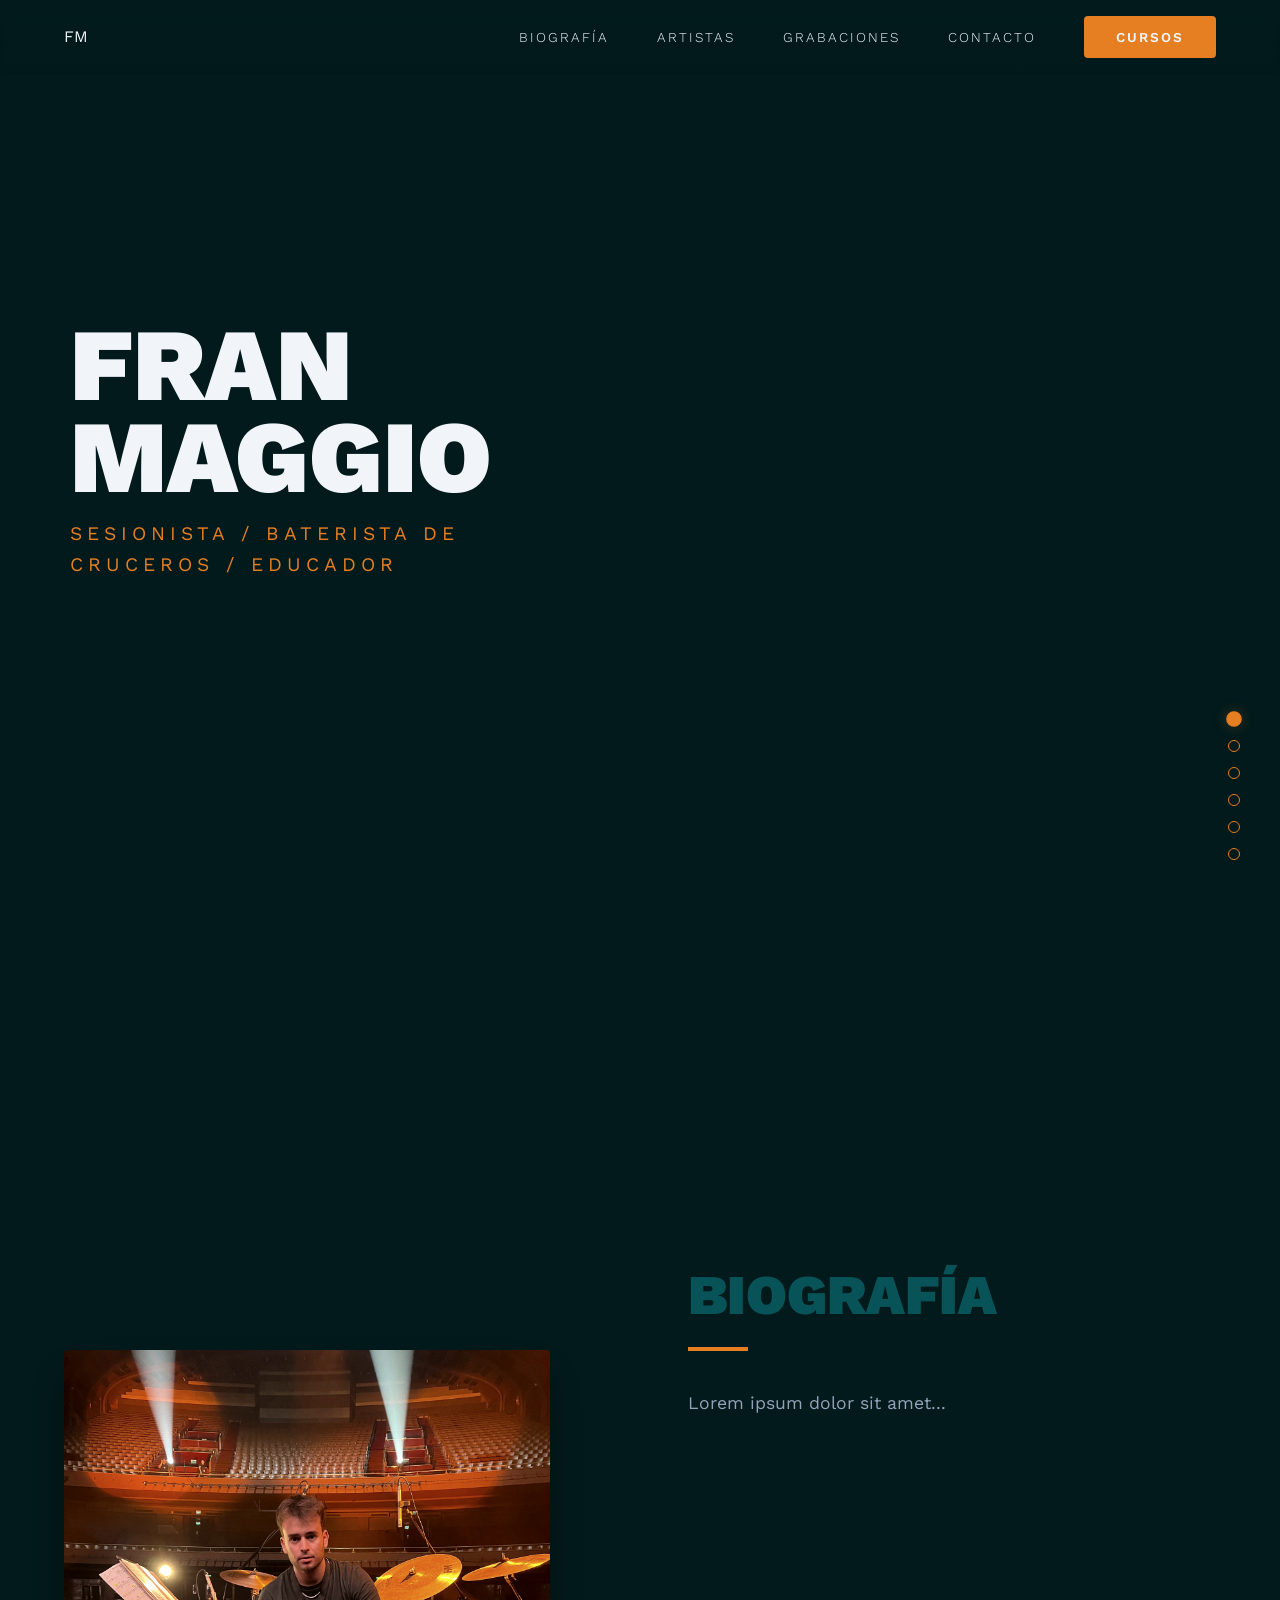
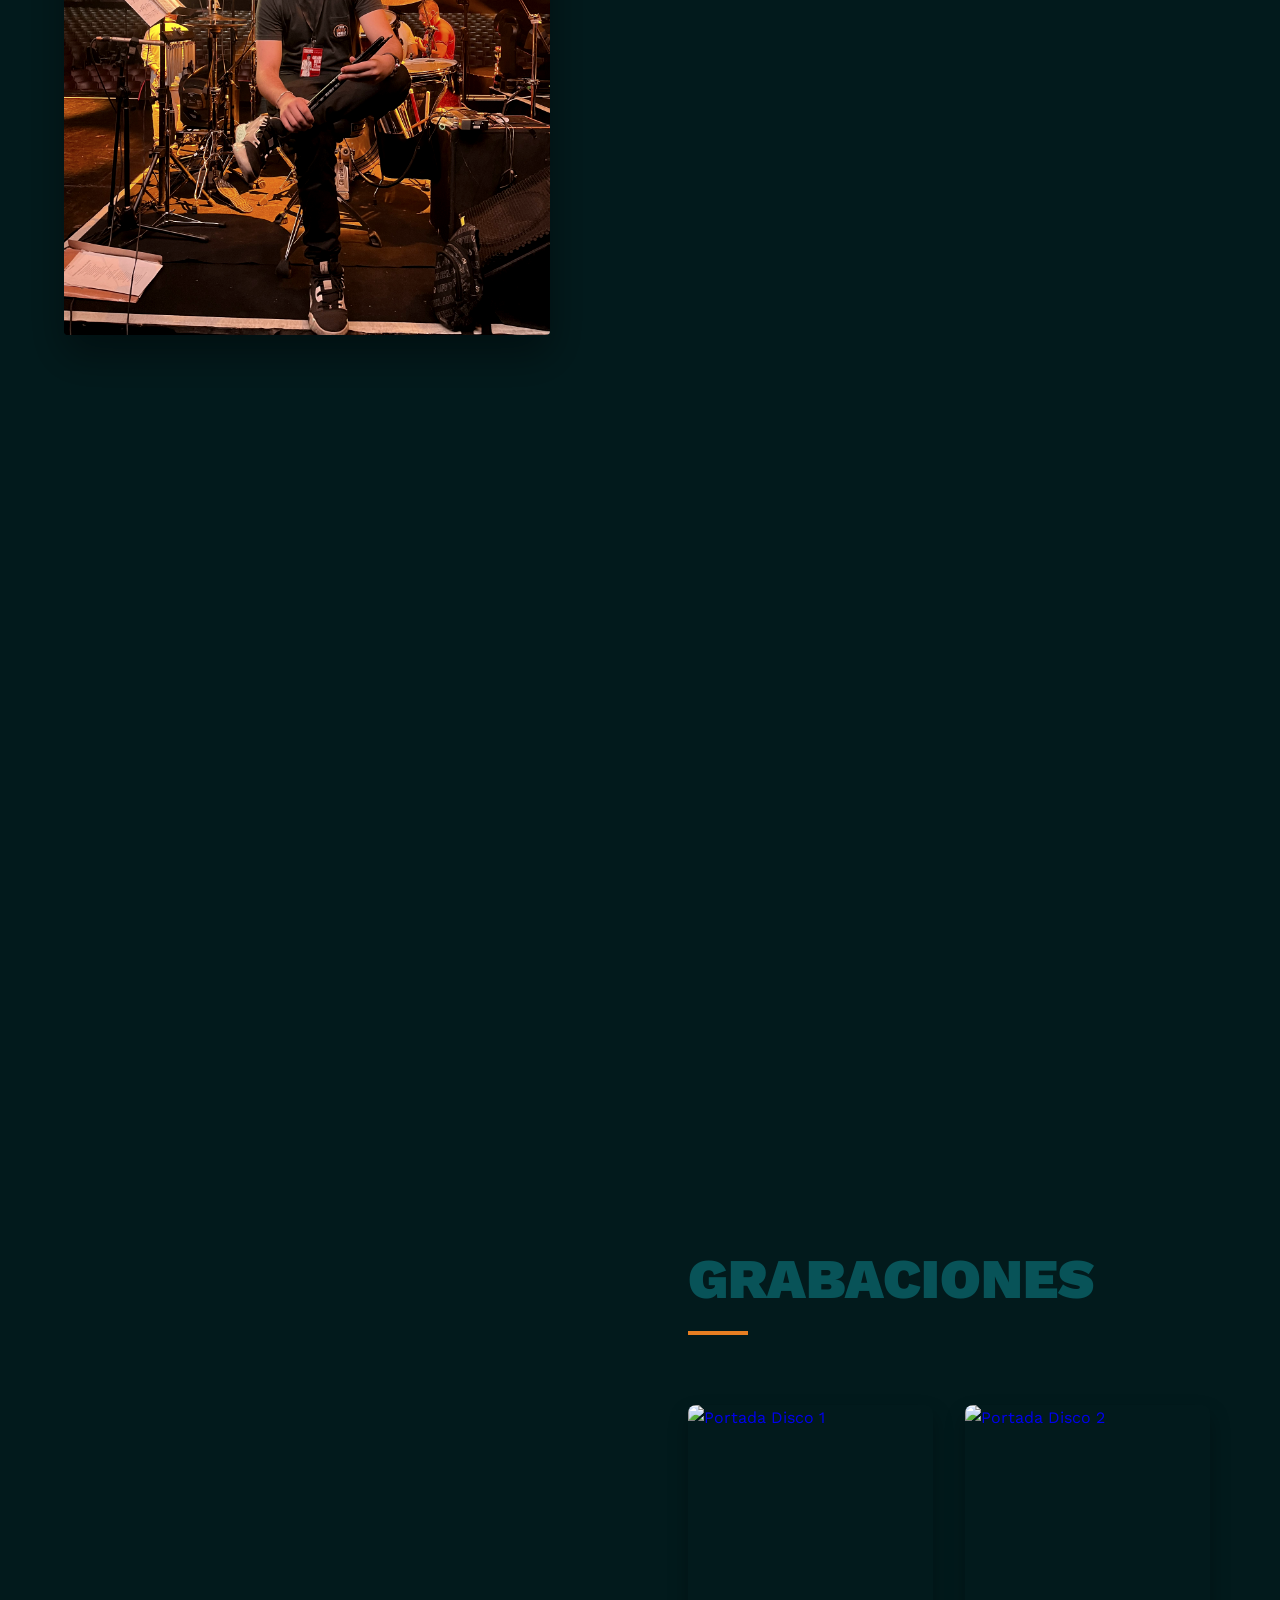
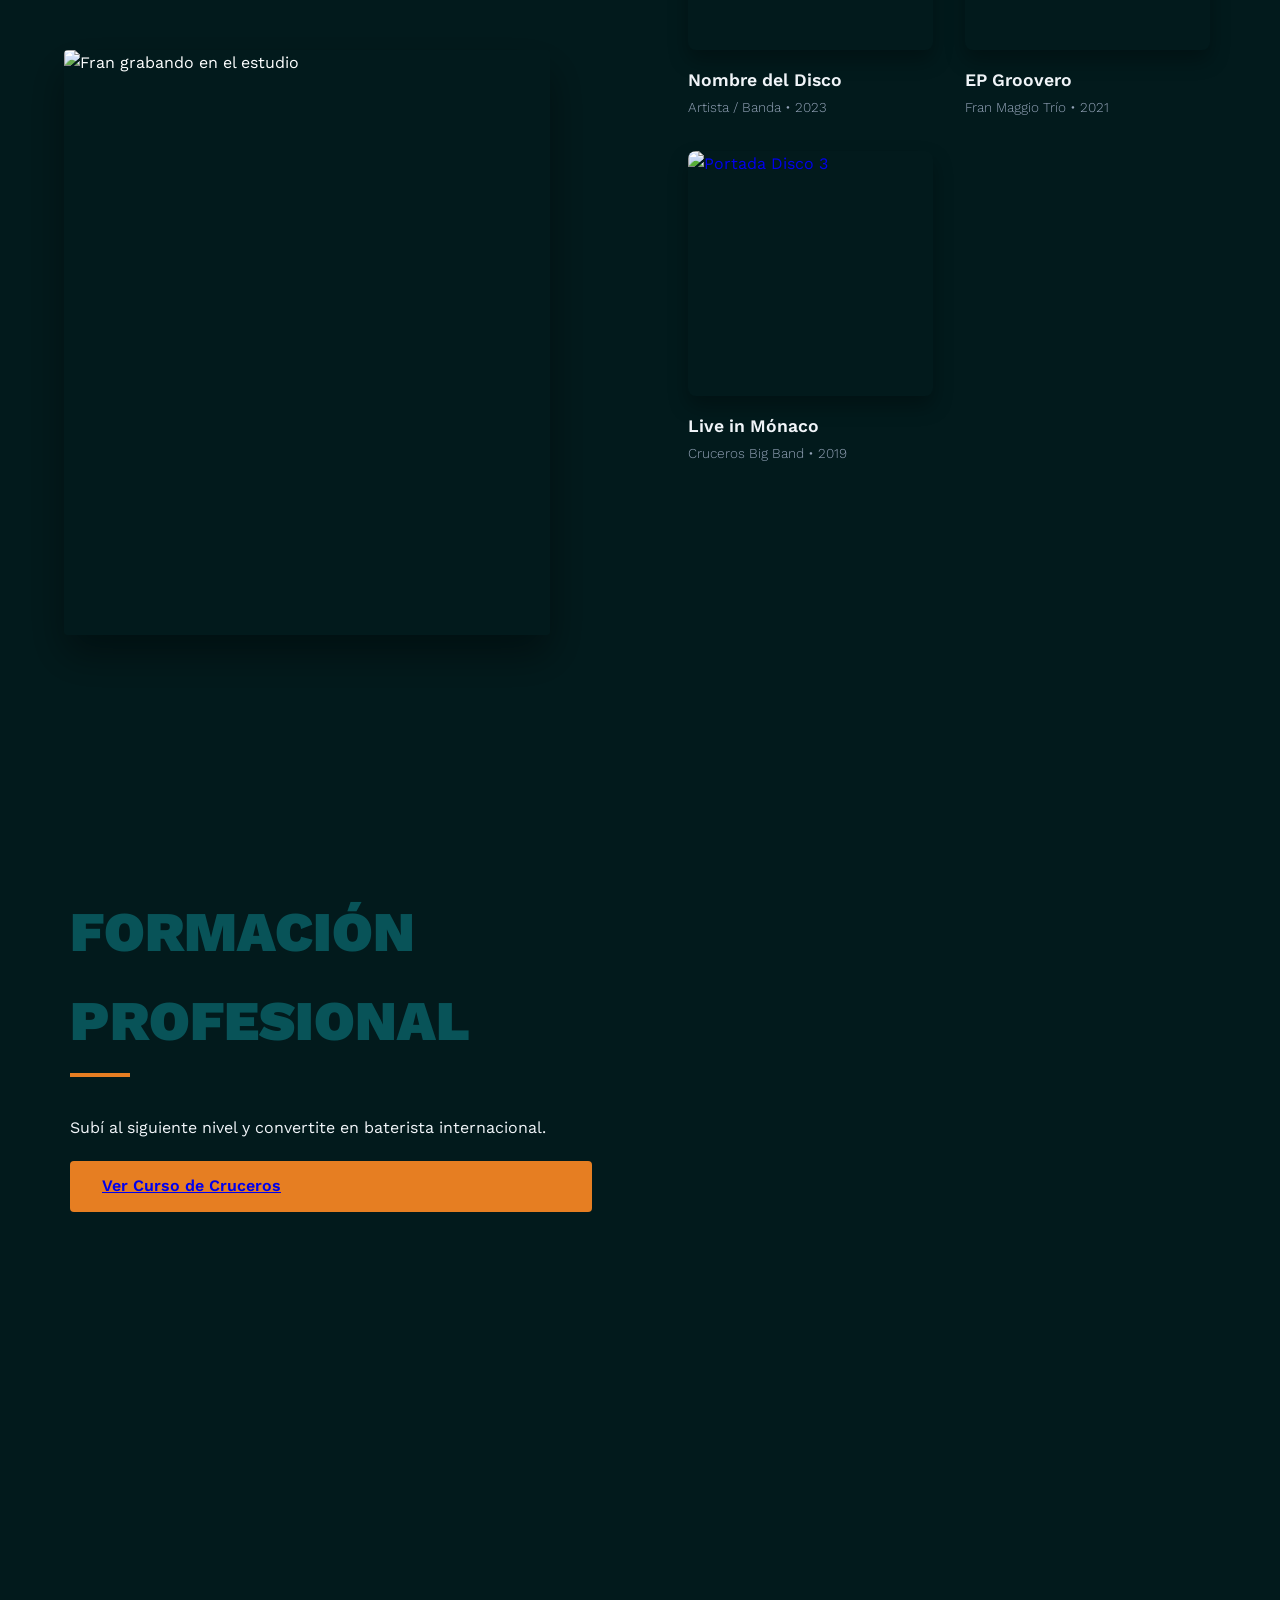
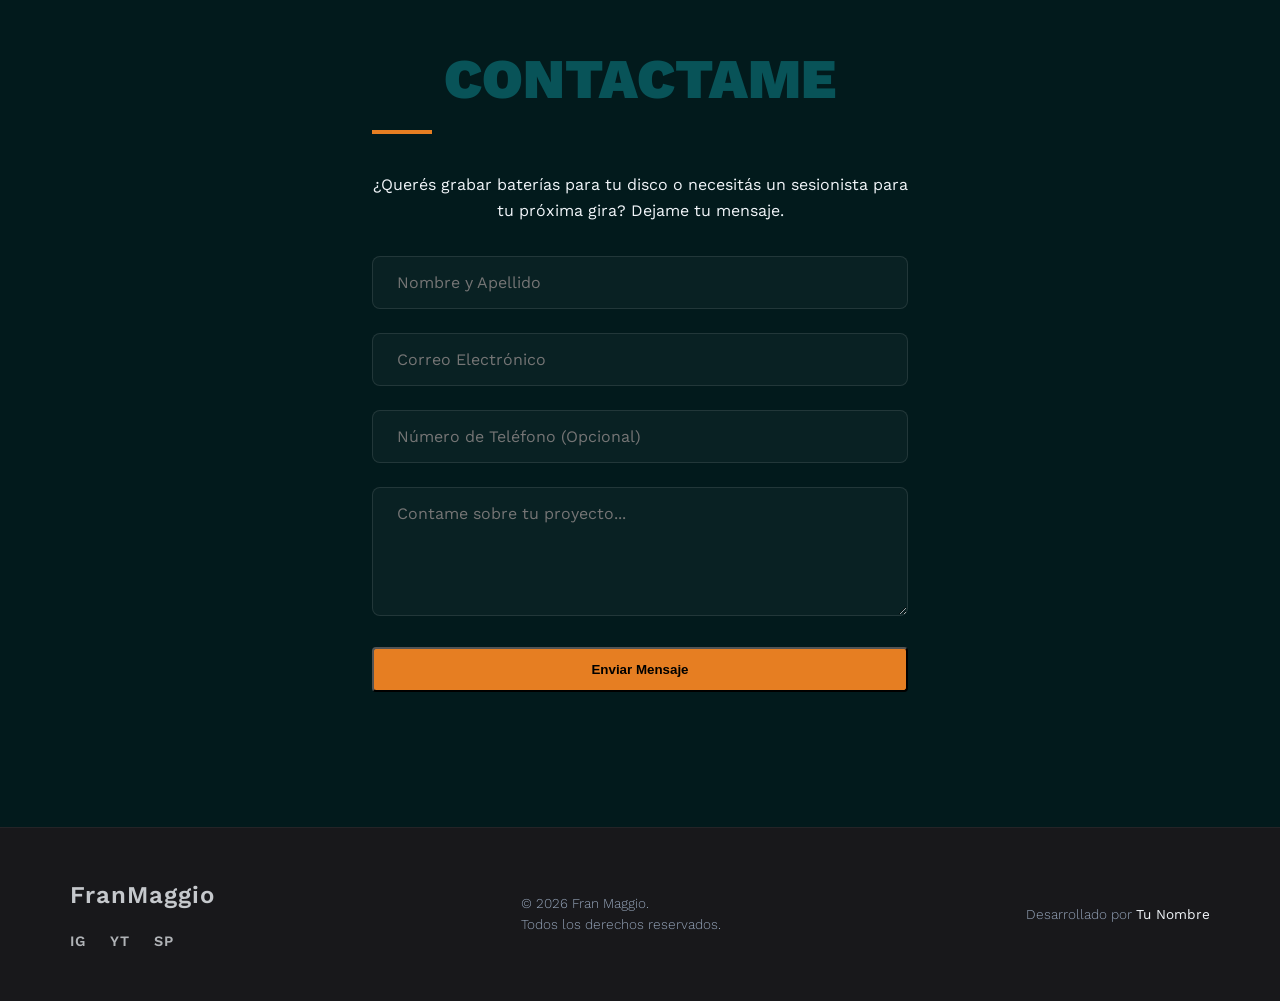
==== commit ba83513a: "Agregadas secciones de cursos y landing ventas" ====
--- a/index.html
+++ b/index.html
@@ -250,7 +250,7 @@
             <p>Descubrí el método exacto para conseguir tu primer contrato internacional, superar la audición y viajar
                 por el mundo tocando.</p>
 
-            <a href="#curso" id="modal-cta" class="btn-accent">Ver temario completo</a>
+            <a href="/cursos/baterista-cruceros-internacional.html" id="modal-cta" class="btn-accent">Ver temario completo</a>
         </div>
     </div>
 
--- a/css/style.css
+++ b/css/style.css
@@ -3,7 +3,7 @@
     color: var(--text-light);
     font-family: var(--font-main);
     line-height: 1.6;
-    overflow: hidden;
+    /*overflow: hidden;*/
     /* AGREGÁ ESTO: Se activará por JS en splash.js */
     -webkit-font-smoothing: antialiased;
 }
@@ -756,7 +756,8 @@
 .footer-brand {
     display: flex;
     flex-direction: column;
-    align-items: center; /* En mobile se centra */
+    align-items: center;
+    /* En mobile se centra */
     gap: 0.5rem;
 }
 
@@ -786,7 +787,8 @@
 /* --- AJUSTE DESKTOP PARA LA COLUMNA --- */
 @media (min-width: 768px) {
     .footer-brand {
-        align-items: flex-start; /* En PC se alinea a la izquierda */
+        align-items: flex-start;
+        /* En PC se alinea a la izquierda */
     }
 }
 
@@ -802,7 +804,8 @@
 }
 
 #contacto {
-    align-items: center; /* Centramos todo el contenido */
+    align-items: center;
+    /* Centramos todo el contenido */
     text-align: center;
 }
 
@@ -817,13 +820,15 @@
     display: flex;
     flex-direction: column;
     gap: 1.5rem;
-    text-align: left; /* El texto adentro de los inputs va a la izquierda */
+    text-align: left;
+    /* El texto adentro de los inputs va a la izquierda */
 }
 
 .form-group input,
 .form-group textarea {
     width: 100%;
-    background-color: rgba(255, 255, 255, 0.03); /* Un gris hiper oscuro/transparente */
+    background-color: rgba(255, 255, 255, 0.03);
+    /* Un gris hiper oscuro/transparente */
     border: 1px solid rgba(255, 255, 255, 0.1);
     border-radius: 8px;
     padding: 1rem 1.5rem;
@@ -844,7 +849,8 @@
 }
 
 .form-group textarea {
-    resize: vertical; /* Solo deja que lo estiren para abajo, no para los costados */
+    resize: vertical;
+    /* Solo deja que lo estiren para abajo, no para los costados */
 }
 
 /* --- ÍCONOS DE LOS MODALES DE CONTACTO --- */
@@ -861,12 +867,226 @@
 
 .success-icon {
     background-color: rgba(46, 204, 113, 0.1);
-    color: #2ecc71; /* Verde éxito */
+    color: #2ecc71;
+    /* Verde éxito */
     border: 2px solid #2ecc71;
 }
 
 .error-icon {
     background-color: rgba(231, 76, 60, 0.1);
-    color: #e74c3c; /* Rojo error */
+    color: #e74c3c;
+    /* Rojo error */
     border: 2px solid #e74c3c;
+}
+
+/* --- PÁGINA DE CURSOS --- */
+
+.page-section {
+    padding-top: 12vh; /* Espacio fijo y seguro para desktop */
+    padding-bottom: 5rem;
+    display: block; 
+    min-height: 100vh;
+}
+
+/* Ajuste específico para celulares */
+@media (max-width: 850px) {
+    .page-section {
+        padding-top: 14vh; /* Asegura que el título baje lo suficiente en mobile */
+    }
+}
+
+.container-center {
+    width: 100%;
+    max-width: 1000px; /* Hacemos el contenedor un poco más angosto para que la tarjeta no quede eterna */
+    margin: 0 auto;
+    padding: 0 clamp(1rem, 5vw, 2rem);
+}
+
+.courses-grid {
+    display: flex;
+    flex-direction: column; /* Si agregás más cursos, se apilan uno abajo del otro */
+    gap: 3rem;
+    align-items: center;
+    width: 100%;
+}
+
+.course-card {
+    display: flex;
+    flex-direction: row; /* Desktop: Imagen a la izquierda, texto a la derecha */
+    background-color: rgba(255, 255, 255, 0.03); 
+    border: 1px solid rgba(255, 255, 255, 0.05); 
+    border-radius: 12px;
+    overflow: hidden;
+    width: 100%;
+    transition: transform 0.3s ease, border-color 0.3s ease, box-shadow 0.3s ease;
+}
+
+.course-card:hover {
+    transform: translateY(-5px); 
+    border-color: rgba(230, 126, 34, 0.3); 
+    box-shadow: 0 15px 30px rgba(0, 0, 0, 0.4);
+}
+
+.course-img {
+    width: 45%; /* La foto ocupa casi la mitad de la tarjeta */
+    min-height: 320px; /* Garantiza una buena altura para la foto */
+    object-fit: cover;
+    border-right: 1px solid rgba(255, 255, 255, 0.05); /* Línea divisoria sutil */
+}
+
+.course-info {
+    width: 55%; /* El texto ocupa el resto */
+    padding: 2.5rem;
+    display: flex;
+    flex-direction: column;
+    align-items: flex-start;
+}
+
+.course-badge {
+    background-color: rgba(230, 126, 34, 0.1);
+    color: var(--accent);
+    padding: 0.3rem 0.8rem;
+    border-radius: 20px;
+    font-size: 0.75rem;
+    text-transform: uppercase;
+    letter-spacing: 1px;
+    font-weight: 600;
+    margin-bottom: 1rem;
+}
+
+.course-info h3 {
+    font-size: 1.8rem;
+    color: var(--text-light);
+    margin: 0 0 1rem 0;
+}
+
+.course-info p {
+    color: var(--text-muted);
+    font-size: 1rem;
+    line-height: 1.6;
+    margin-bottom: 2rem; /* Da aire para que el texto no se pegue al botón */
+}
+
+/* El botón clavado en la esquina inferior derecha */
+.course-info .btn-accent {
+    margin-top: auto; /* Magia Flexbox: Empuja el botón hasta el fondo disponible */
+    align-self: flex-end; /* Magia Flexbox: Lo tira hacia la derecha */
+}
+
+/* --- MOBILE RESPONSIVE (CELULARES Y TABLETS) --- */
+@media (max-width: 850px) {
+    .course-card {
+        flex-direction: column; /* Apila todo: Imagen arriba, texto abajo */
+    }
+
+    .course-img {
+        width: 100%; /* La foto ahora ocupa todo el ancho */
+        height: 250px; /* Altura fija para que no sea inmensa */
+        min-height: auto;
+        border-right: none;
+        border-bottom: 1px solid rgba(255, 255, 255, 0.05);
+    }
+
+    .course-info {
+        width: 100%; /* El texto ocupa todo el ancho */
+        padding: 1.8rem;
+    }
+
+    .course-info h3 {
+        font-size: 1.5rem;
+    }
+
+    /* En celulares, el botón a la derecha es difícil de tocar, lo hacemos ancho completo */
+    .course-info .btn-accent {
+        width: 100%;
+        text-align: center;
+        align-self: center;
+    }
+}
+
+/* --- MODAL DE PAGOS --- */
+.payment-options {
+    display: flex;
+    flex-direction: column;
+    align-items: center;
+    width: 100%;
+}
+
+/* Botón Transferencia */
+.btn-transfer {
+    position: relative;
+    width: 100%;
+    background-color: rgba(255, 255, 255, 0.05);
+    border: 1px solid rgba(255, 255, 255, 0.1);
+    border-radius: 8px;
+    padding: 1.2rem;
+    color: var(--text-light);
+    text-decoration: none;
+    display: flex;
+    flex-direction: column;
+    align-items: center;
+    transition: all 0.3s ease;
+    box-sizing: border-box;
+}
+
+.btn-transfer:hover {
+    background-color: rgba(255, 255, 255, 0.08);
+    border-color: var(--accent);
+    transform: translateY(-3px);
+}
+
+.btn-transfer strong {
+    font-size: 1.1rem;
+    margin-bottom: 0.2rem;
+}
+
+.btn-transfer small {
+    color: var(--text-muted);
+    font-size: 0.85rem;
+}
+
+/* Etiqueta 10% OFF */
+.discount-tag {
+    position: absolute;
+    top: -12px;
+    right: -10px;
+    background-color: #2ecc71; /* Verde éxito/dinero */
+    color: #000;
+    font-size: 0.75rem;
+    font-weight: 900;
+    padding: 0.3rem 0.6rem;
+    border-radius: 20px;
+    box-shadow: 0 4px 10px rgba(46, 204, 113, 0.4);
+}
+
+/* Botón Mercado Pago (Colores Oficiales) */
+.btn-mercadopago {
+    width: 100%;
+    background-color: #009EE3; /* Azul oficial MP */
+    border: none;
+    border-radius: 8px;
+    
+    /* Padding ajustado para centrar solo la imagen */
+    padding: 1.2rem;
+    
+    /* Mantenemos Flexbox para centrar la imagen perfectamente */
+    display: flex;
+    align-items: center;
+    justify-content: center;
+    
+    text-decoration: none;
+    transition: background-color 0.3s ease, transform 0.3s ease;
+    box-sizing: border-box;
+}
+
+.btn-mercadopago:hover {
+    background-color: #0088c4;
+    transform: translateY(-3px);
+}
+
+.mp-logo-only {
+    /* Agrandamos la imagen para que sea legible */
+    height: 32px; 
+    width: auto; /* Mantenemos proporción */
+    object-fit: contain; /* Evita deformaciones */
 }
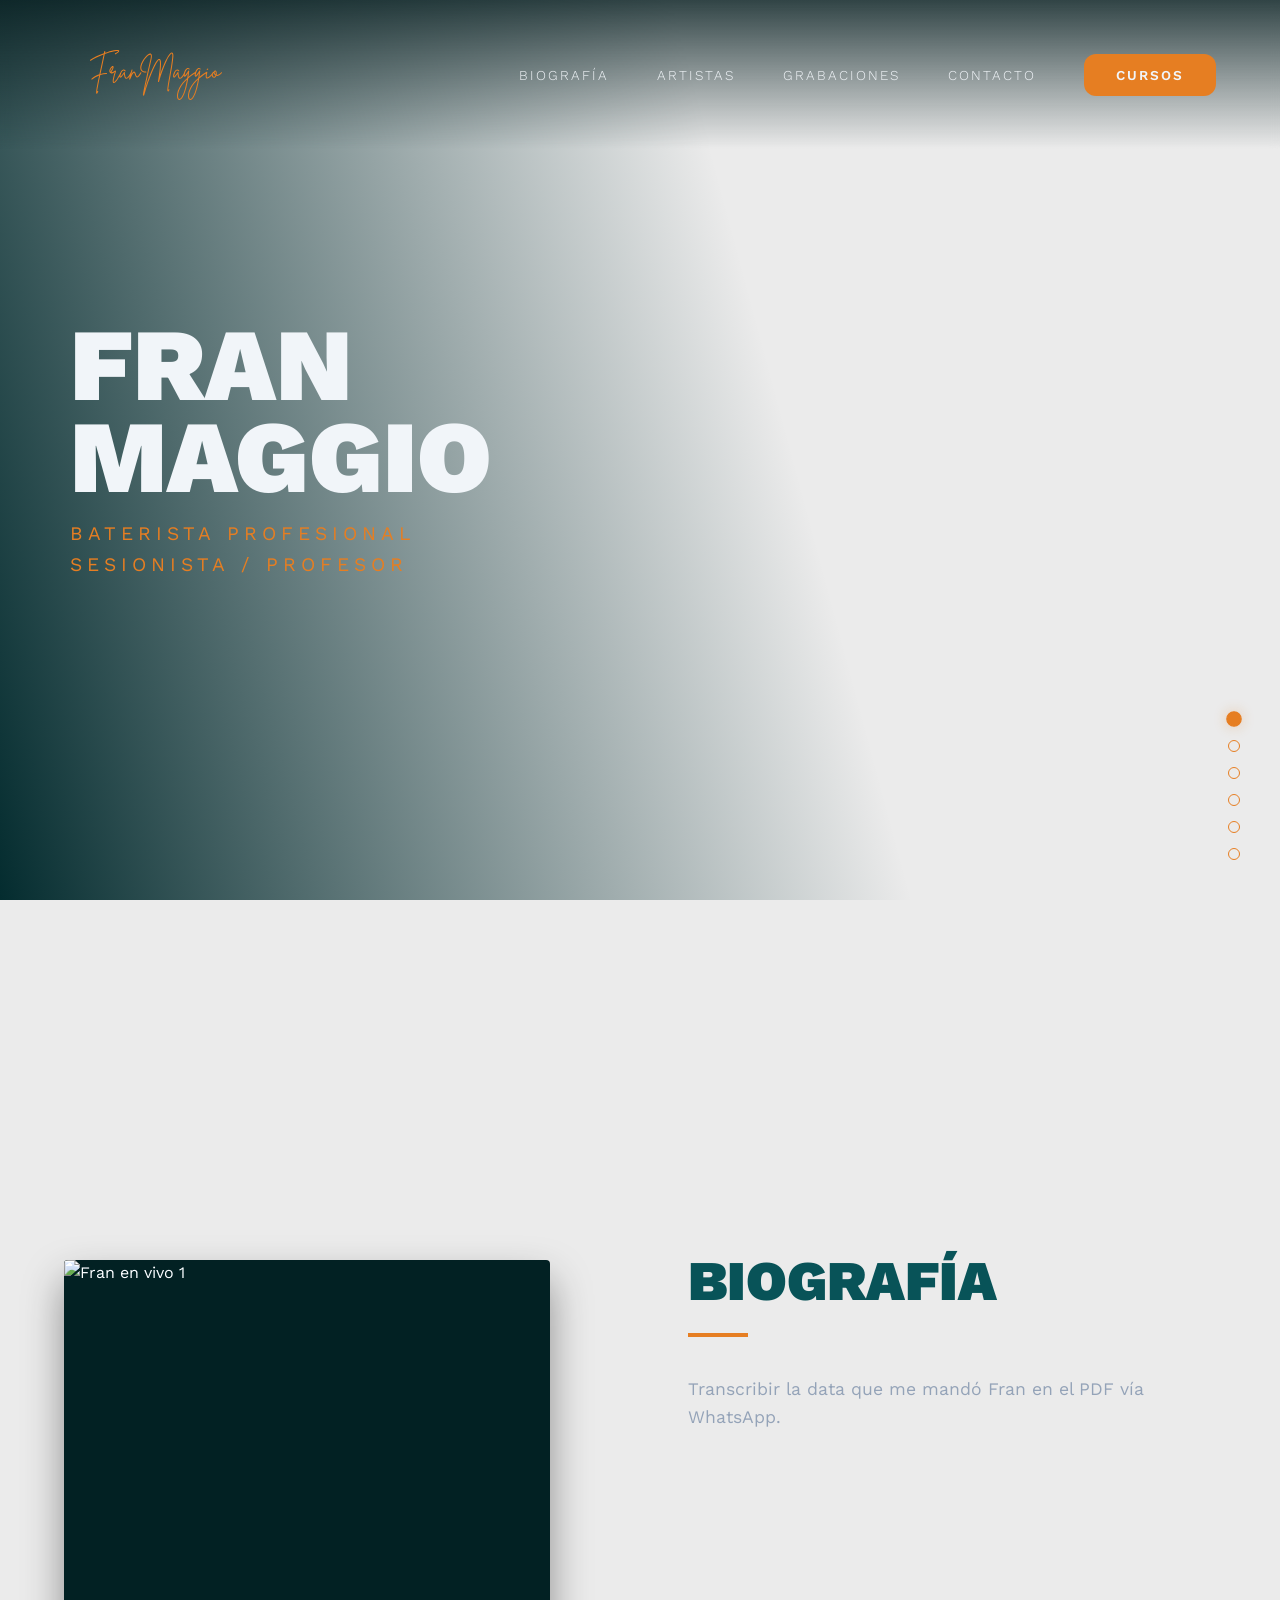
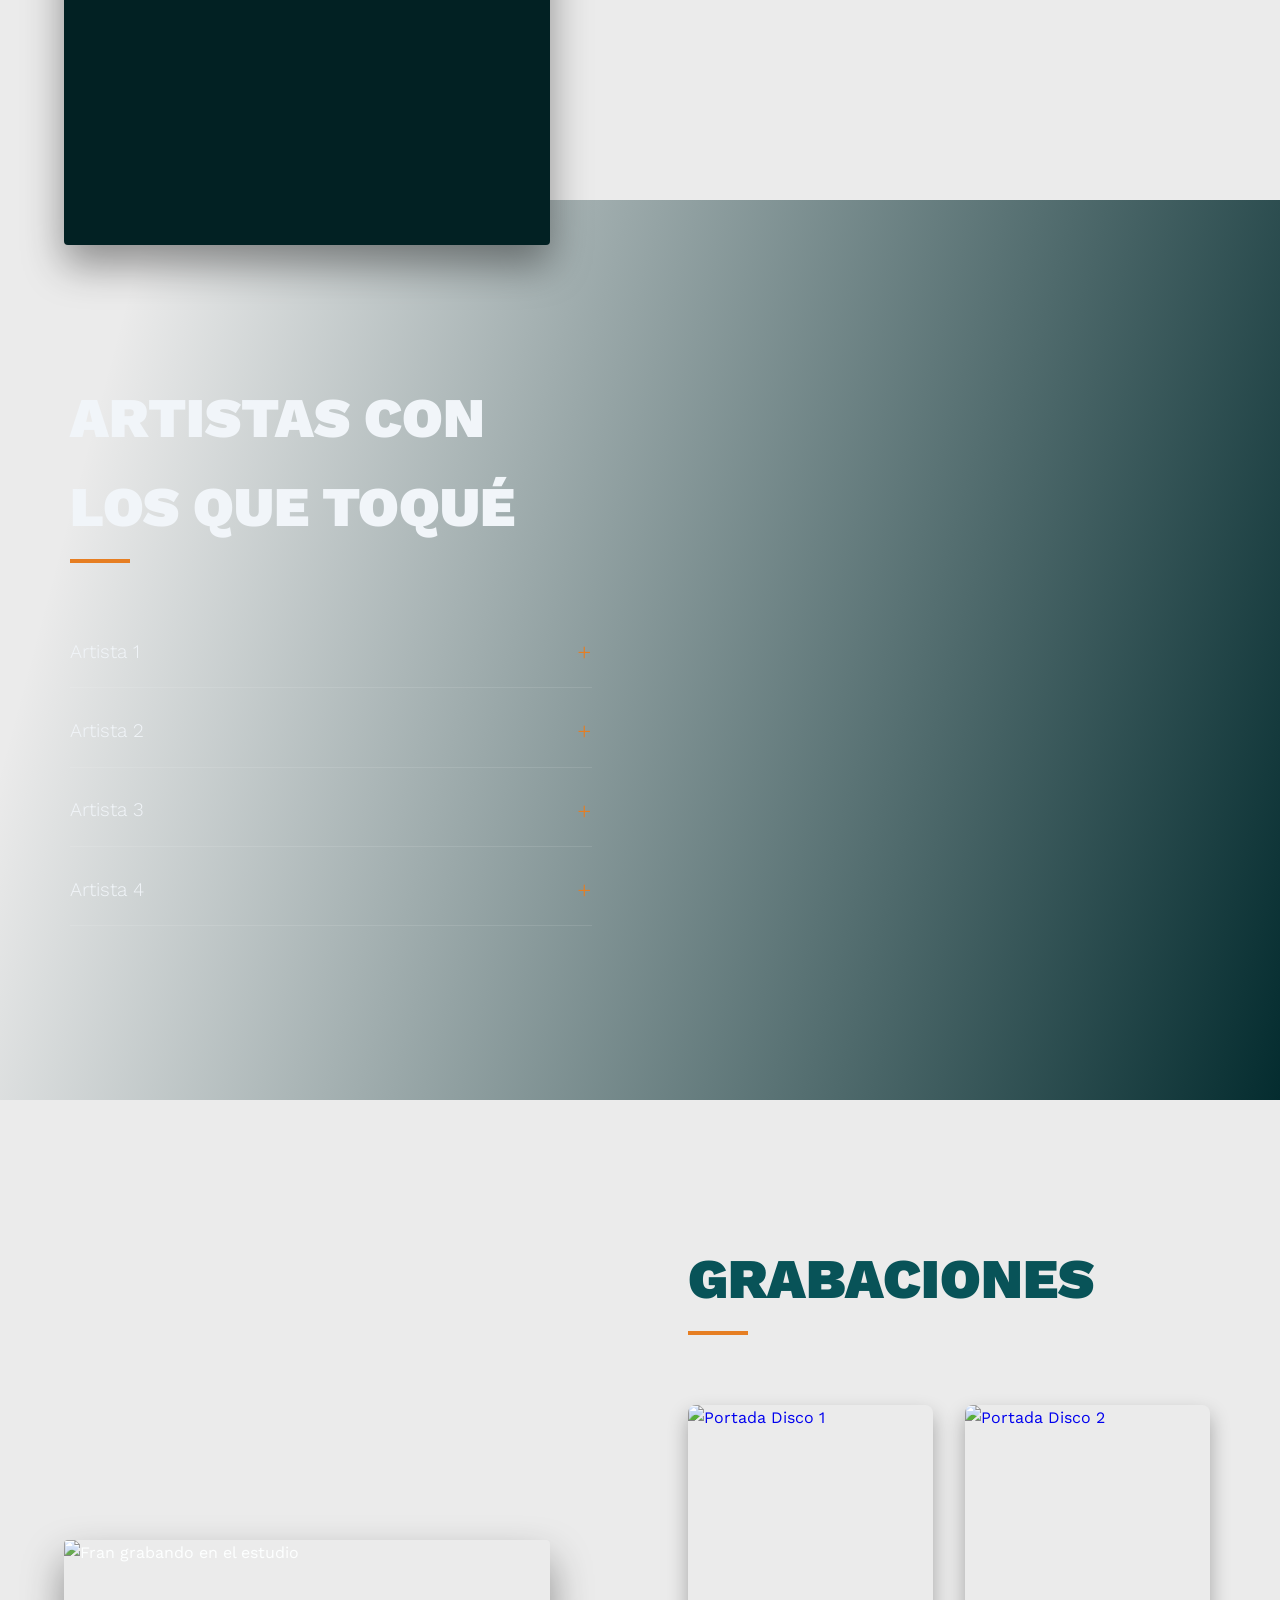
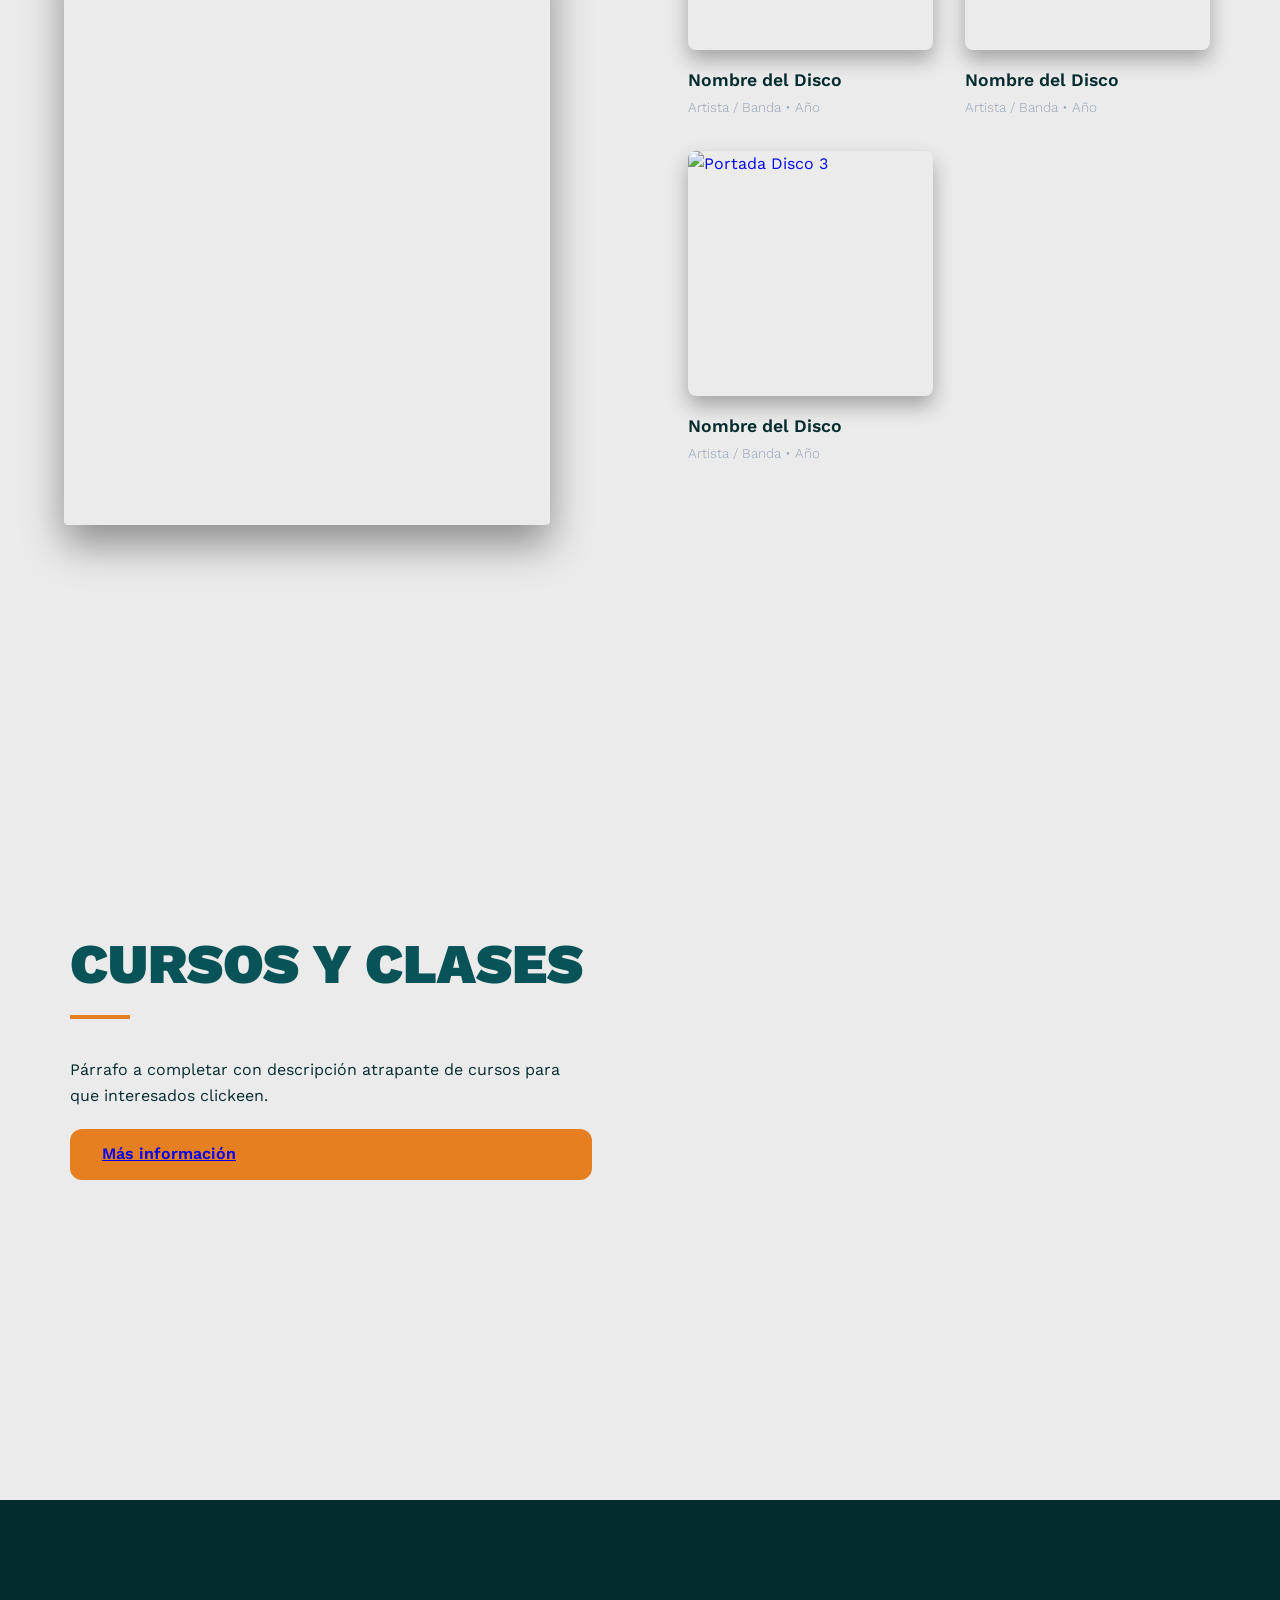
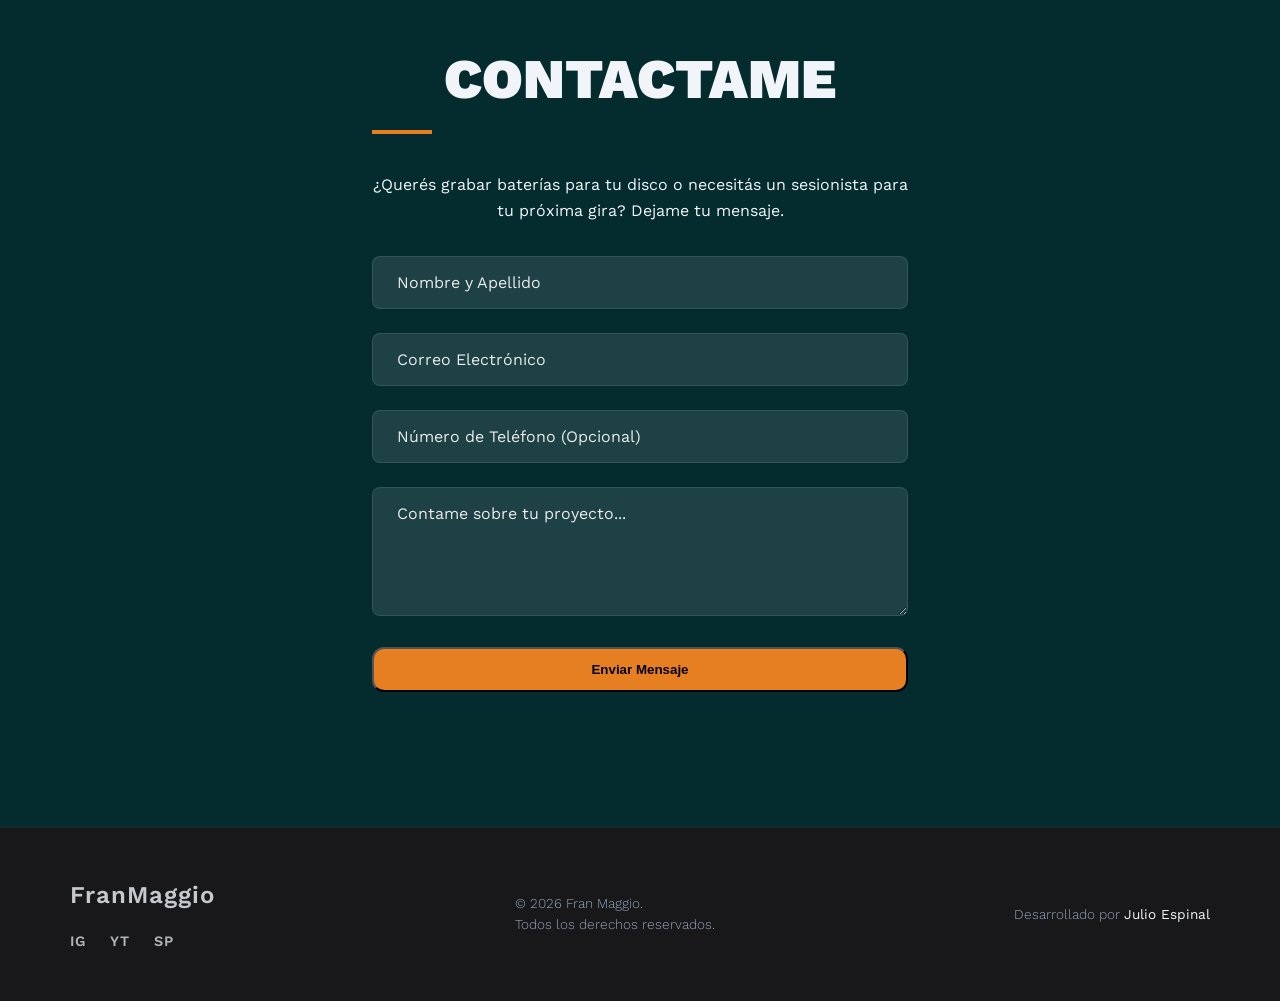
==== commit 8d499b98: "cambios en logos y textos" ====
--- a/index.html
+++ b/index.html
@@ -16,20 +16,25 @@
 
     <div id="splash">
         <div class="splash-container">
-            <svg viewBox="0 0 400 150" class="signature-svg">
+            <svg viewBox="0 0 500 250" class="signature-svg">
                 <path id="signature-path"
-                    d="M15.06,64.6l-2.02-.15c-.2.1-.55.45-1.05,1.05-.5.6-1.26,1.16-2.29,1.69-1.02.52-1.64,1.04-1.83,1.54-.2.5-.4.89-.6,1.16-.2.28-.44.64-.71,1.09-.27.45-.61.83-1.01,1.12-.4.3-.73.76-.97,1.39-.25.63-.7.94-1.35.94-2.15,0-3.22-1.37-3.22-4.12,0-.8.5-2.27,1.5-4.42,1-2.15,2.1-3.41,3.3-3.79s2.11-.71,2.74-1.01c.62-.3,1.2-.56,1.72-.79.52-.22,1.91-1.14,4.16-2.74.1-.1,1.37-.47,3.82-1.12l2.77-1.65c.4-.5.75-.77,1.05-.82.3-.05.7-.2,1.2-.45l1.27-.15c.55-.65,1.42-1.15,2.62-1.5l2.1-.9c1.4-.8,3.2-1.52,5.4-2.17l.45-.3c.1-.1.25-.2.45-.3l2.02.15c.6,0,1-.47,1.2-1.42.2-.1.35-.15.45-.15l1.87.15c.1,0,.35-.12.75-.38.4-.25.86-.42,1.39-.52.52-.1.96-.38,1.31-.82.35-.45.72-.67,1.12-.67h1.27c.4,0,.87-.39,1.42-1.16.55-.77,1.3-1.56,2.25-2.36.2.1.4.15.6.15.3,0,.57-.34.82-1.01.25-.67.61-1.21,1.09-1.61.47-.4,1.01-1.11,1.61-2.14.6-1.02,1.16-1.67,1.69-1.95.52-.27,1.02-.67,1.5-1.2.47-.52.96-.81,1.46-.86l.15-.15v-.97c0-.8.7-1.55,2.1-2.25.2-.1.47-.3.82-.6v-1.12c0-.1.25-.44.75-1.01.5-.57.75-.99.75-1.24,0-.4.79-1.46,2.36-3.19s2.7-2.78,3.37-3.19c.67-.4,1.49-1.4,2.44-3l1.05-.38c1.05-1.4,1.92-2.41,2.62-3.04.7-.62,1.35-1.44,1.95-2.44l1.12-1.27c.3-.1.45-.3.45-.6s-.3-.45-.9-.45c-.65,0-1.57-.2-2.77-.6l-1.27.45-1.35-.15-1.87.9-1.8-.15c-1.25.75-2.12,1.17-2.62,1.27-.5.1-.89.2-1.16.3-.27.1-.59.2-.94.3-.35.1-.82.33-1.42.67-.6.35-1.42.52-2.47.52-.4,0-.89.24-1.46.71-.58.48-1.46,1.06-2.66,1.76,0,.1-.05.15-.15.15l-2.17-.15c-2.25,2.25-3.67,3.37-4.27,3.37l-1.72-.3c-1.75.65-3.11,1.4-4.08,2.25-.97.85-1.91,1.52-2.81,2.02l-1.35-.15c-1.2,1.2-1.96,1.91-2.29,2.14-.33.22-.63.61-.9,1.16-.28.55-.76.82-1.46.82l-1.65,1.27c0,.75-.58,1.57-1.72,2.47l-.15.3v1.65c0,.4-.39.94-1.16,1.61-.77.67-1.36,1.01-1.76,1.01-.9,0-1.81-.59-2.74-1.76-.93-1.17-1.39-2.39-1.39-3.64,0-.2.15-.7.45-1.5l.75-3.22c.4-1.55,2.97-3.1,7.72-4.65l1.2-.9c1-.6,1.72-.9,2.17-.9l.9-.3.45-1.12c.3-.2.81-.45,1.54-.75.72-.3,1.39-.7,1.99-1.2.6-.5,1.47-.97,2.62-1.42l1.2-.75h1.57c2.35-2.35,7.74-4.77,16.19-7.27,8.44-2.5,15.31-3.75,20.61-3.75,1.45,0,2.89.91,4.31,2.74,1.42,1.82,2.14,3.51,2.14,5.06,0,.95-.55,1.92-1.65,2.92-.8.4-1.4,1.31-1.8,2.74-.4,1.42-1.08,2.46-2.02,3.11-2,1.75-3.07,2.82-3.22,3.22l-.67,1.5c-.2.45-.52.78-.97.97-.45.2-.87.75-1.27,1.65-.4.9-1.42,1.57-3.07,2.02-.1.05-.18.36-.22.94-.05.58-.65,1.19-1.8,1.84l-.9.75c-.5,1.6-.97,2.52-1.42,2.77l-.75.75c-.7,2.45-1.85,3.67-3.45,3.67-.35,0-.66.44-.94,1.31-.27.88-1.01,1.66-2.21,2.36v.45c2.15-.7,3.7-1.05,4.65-1.05l1.05-.15.45-.45c.3.2.6.3.9.3.65,0,1.37-.35,2.17-1.05l1.2.15c.1-.1.28-.15.53-.15l3.84-1.12c1.1-.2,2.33-.45,3.69-.75h.75c1.71,0,3.03.52,3.99,1.57.95,1.05,1.43,2.32,1.43,3.82l-.3,2.1.15,1.12c0,.3-.48.75-1.43,1.35l-.75.6c-1.2,1.05-2.48,1.57-3.83,1.57-2.3,0-3.68-.57-4.13-1.72,0-.2-.34-.32-1.01-.38-.68-.05-1.19-.17-1.54-.38-.35-.2-.63-.3-.82-.3-.65,0-1.33-.1-2.03-.3-.9.6-1.88.9-2.93.9h-.45l-.9-.3-1.43,1.05c-.1,0-.25-.05-.45-.15-.2-.1-.4-.15-.6-.15-.3,0-.64.11-1.01.34-.38.22-.76.34-1.16.34l-1.05-.37c-.3.15-.64.25-1.01.3-.38.05-.79.37-1.24.97s-.92.9-1.42.9c-.85,0-1.68.83-2.48,2.47l-.45.45h-.45c-.35,0-.6.41-.75,1.24s-.33,1.34-.52,1.54c-.8.1-1.29.36-1.46.79-.18.42-.44,1.29-.79,2.59l-.67,1.35-.9.52c-.5,1.9-1.41,3.7-2.74,5.4-1.33,1.7-2.3,3.11-2.93,4.23-.63,1.12-1.2,1.89-1.73,2.29-.53.4-.89,1.06-1.09,1.99-.2.92-.45,1.55-.75,1.87-.3.33-.9,1.41-1.8,3.26l-2.33,3.97-.98,2.17c-.35.7-.8,1.05-1.35,1.05-.3,0-.45.25-.45.75v1.5c0,.2-.5,1.4-1.5,3.6l-.52,1.5c-.1.2-.4.42-.9.67-.5.25-.85.9-1.05,1.95-.2,1.05-.49,1.72-.86,2.02-.38.3-.61.94-.71,1.91s-.6,1.61-1.5,1.91c-.1.9-.19,1.5-.26,1.8-.08.3-.51.62-1.31.97h-.15l.45,2.55c0,.35-.1.52-.3.52-.5.3-.75.55-.75.75l.3.9v.3c0,.2-.2.67-.6,1.42v.15c0,.2.2,1.12.6,2.77l-.45.9c0,.9.4,1.35,1.2,1.35l2.32-1.5c.7,0,1.05.83,1.05,2.47l.23.75c-.45.3-.67.55-.67.75s.05.42.15.67c.1.25.15.47.15.67,0,1.65-1.47,2.47-4.42,2.47h-.3c-.2,0-.5-.1-.9-.3l-1.57.15c-.6,0-1.69-.58-3.26-1.72s-2.77-2.88-3.6-5.21c-.82-2.32-1.24-4.36-1.24-6.11l2.1-8.62c.2-.2.3-.52.3-.97s.17-.97.52-1.57l.9-2.47c1.35-2.4,2.17-3.7,2.47-3.9.3-.2.72-.45,1.27-.75.55-.3.92-.6,1.12-.9-.9-.3-1.35-.57-1.35-.83,0-.15.39-.9,1.16-2.25.77-1.35,1.41-2.07,1.91-2.17.1,0,.15-.05.15-.15s-.05-.3-.15-.6v-.15c0-.1.3-.65.9-1.65l-.3-1.12c.2-.3.49-.6.86-.9.38-.3.89-1.14,1.54-2.51.65-1.37,1.15-2.15,1.5-2.32.35-.17.6-.36.75-.56l-.23-2.1c0-.2.17-.47.52-.82l.45-.9c.2-.4.45-.77.75-1.12.3-.35.7-.95,1.2-1.8l.52-.6c.2-.3.5-.92.9-1.87,0-1,.55-2.07,1.65-3.22l2.85-4.42c2-3.05,3-4.8,3-5.25v-.15c-1.1,0-2.52.49-4.27,1.46-1.75.97-2.72,1.46-2.92,1.46l-1.72-.45c-.2.1-1,.88-2.4,2.32-2.35,0-4.62.78-6.82,2.32l-.3.15h-1.5l-.3.15-.45.75c-.55.2-1.22.54-2.02,1.01-.8.48-1.47.81-2.02,1.01l-1.05,1.2Z"/>
-      <path class="cls-1" d="M86.4,60.93l1.12-.3.45-.97c2.45-1.45,4.2-2.82,5.25-4.12.1-.2.32-.4.67-.6.35-.2.72-.55,1.12-1.05,1.85-1.85,4.05-2.77,6.6-2.77,3,0,4.6,1.82,4.8,5.47l.45,1.12c.4.7.96,2.12,1.69,4.27.72,2.15,1.09,3.47,1.09,3.97,0,1.35-.42,2.7-1.27,4.05-.7.35-2.37,2.22-5.02,5.62l-.75.52c-.4.9-.93,1.8-1.57,2.7-1,.35-1.5.72-1.5,1.12v1.35c0,.1-.11.3-.34.6-.23.3-.54.88-.94,1.72l-.6.9c-.2.2-.4.61-.6,1.24-.2.62-.49,1.19-.86,1.69-.37.5-.56.9-.56,1.2,0,.75.97,1.12,2.92,1.12.1,0,.47-.15,1.12-.45l1.05.3c.1,0,.35-.16.75-.49.4-.32,1.01-.59,1.84-.79.82-.2,1.55-.5,2.17-.9.62-.4,1.37-.75,2.25-1.05s1.71-.79,2.51-1.46c.8-.67,1.59-1.16,2.36-1.46.77-.3,1.5-.76,2.17-1.39.67-.62,1.44-1.21,2.29-1.76.85-.55,2.2-1.75,4.05-3.6,1.2-.95,2.02-1.47,2.47-1.57.1,0,.54-.66,1.31-1.99.77-1.32,1.66-1.99,2.66-1.99,1.05,0,1.57.5,1.57,1.5,0,.55-.25,1.08-.75,1.57v.45l.15,1.2c.1.15.15.37.15.67,0,.2-.19.5-.56.9-.37.4-.64.91-.79,1.54s-.62,1.04-1.42,1.24c-.3,1.1-.69,1.72-1.16,1.87-.48.15-1.14.65-1.99,1.5-.85.85-2.05,1.85-3.6,3-1.55,1.15-2.61,2.04-3.18,2.66-.57.62-.96.94-1.16.94-.1,0-.3-.1-.6-.3-.3-.2-.5-.3-.6-.3-.3,0-.5.35-.6,1.05l-.3.75c-.65.4-1.02.6-1.12.6l-.45-.15h-.3c-.6,0-.9.22-.9.67l.45.75v.15c0,.7-.4,1.05-1.2,1.05-.55,0-2.15.92-4.8,2.77l-2.17.45-1.8.97c-.6-.35-.97-.52-1.12-.52l-1.2.38-2.17.15c-.05,0-.96-.5-2.74-1.5-1.77-1-2.84-2-3.18-3-.35-1-.8-2.01-1.35-3.04-.55-1.02-.82-1.74-.82-2.14,0-2.4.2-4.11.6-5.13.4-1.02.65-1.79.75-2.29.1-.5.39-1.04.86-1.61.47-.57.86-1.51,1.16-2.81,1.45-2.9,2.45-4.67,3-5.32.55-.65.97-1.45,1.27-2.4l.97-1.35c.1-.1.25-.49.45-1.16.2-.67.45-1.06.75-1.16.4-.7.6-1.15.6-1.35,0-1.45-.65-2.17-1.95-2.17-.25,0-.52.26-.82.79-.3.52-.99,1.04-2.06,1.54-1.08.5-1.74.88-1.99,1.12-.25.25-.79.56-1.61.94-.82.38-1.54.96-2.14,1.76l-1.27.6c-.4.95-.75,1.47-1.05,1.57-.3.1-1.22.35-2.77.75-.1.05-.35.35-.75.9-.4.55-.97.82-1.72.82-.6.6-1.2,1.3-1.8,2.1-.2,0-.72.2-1.57.6l-1.5.38c-.4.3-.84.78-1.31,1.42-.48.65-1.36.97-2.66.97-.75,0-1.12-.6-1.12-1.8,0-2.45.86-4.4,2.59-5.85,1.72-1.45,2.99-2.22,3.79-2.32.8-.1,1.3-.4,1.5-.9.2-.5.69-.91,1.46-1.24.77-.32,1.67-1.05,2.7-2.17,1.02-1.12,2.14-1.89,3.33-2.29l.9-1.05Z"/>
-      <path class="cls-1" d="M184.23,77.95l1.2-1.05c.75,0,1.19-.34,1.34-1.01s.69-1.21,1.61-1.61c.92-.4,1.78-1.21,2.58-2.44.8-1.22,1.62-1.84,2.47-1.84.3,0,.65.25,1.04.75.4.5.6.9.6,1.2,0,1.65-.5,3.35-1.5,5.1l-.3,2.1-.52.97c-.75.4-1.24.83-1.46,1.27s-.81,1-1.76,1.65l-.75,1.05c-1.1.35-1.84.92-2.21,1.72-.37.8-.9,1.25-1.57,1.35-.67.1-1.41.6-2.21,1.5-.5.25-1.1.48-1.8.67l-.15.75c-.5.5-1.29.9-2.36,1.2s-1.87.59-2.4.86c-.52.28-.89.41-1.09.41-.95,0-1.82-.19-2.62-.56-.8-.38-1.62-.61-2.47-.71-.3-.3-.48-.62-.52-.97-.05-.35-.3-.81-.75-1.39-.45-.57-.67-1.36-.67-2.36l.3-1.42c0-.2-.13-.45-.38-.75-.25-.3-.37-.55-.37-.75s.05-.35.15-.45.15-.25.15-.45c0-.25-.05-.52-.15-.82-.1-.3-.15-.55-.15-.75l.45-3.67c0-.3-.1-.45-.3-.45s-.56.25-1.09.75c-.52.5-1.14.75-1.84.75-.4.3-.73.92-.98,1.87-.4.5-.9.95-1.5,1.35l-.3.45c-.1.35-.48.64-1.12.86-.65.22-1.1.51-1.35.86l-.75.75-1.42-.15c-.1.1-.38.54-.83,1.31-.45.78-1.02,1.41-1.72,1.91l-5.7,4.65c-.6.4-1.47.9-2.62,1.5l-.45.45c-4,2.65-6.82,3.97-8.47,3.97-1.35,0-2.92-.38-4.72-1.12-1.8-.75-2.77-1.65-2.92-2.7l-.75-3.07c-.45-.7-.67-1.67-.67-2.92,0-.6.05-1,.15-1.2v-.45l-.15-2.47c0-.6.47-.9,1.42-.9l-.15-2.02c0-.2.44-.99,1.31-2.36.87-1.37,1.46-2.16,1.76-2.36l.75-.97c-.05-.6.3-1.24,1.05-1.91.75-.67,1.35-1.36,1.8-2.06.45-.7,1.3-1.47,2.55-2.32l2.25-2.25c1.75-1.75,3.65-3.15,5.7-4.2.3-.1.91-.6,1.84-1.5s1.98-1.56,3.15-1.99c1.18-.42,2.33-.96,3.45-1.61,1.13-.65,2.01-.97,2.67-.97h.6c.2,0,1.52-.62,3.98-1.87h.45c.2,0,.67.2,1.42.6h.15l1.2-.6c.2-.1.45-.15.75-.15,3.1,0,4.8,2.15,5.1,6.45.1.9.35,1.35.75,1.35.5,0,1.21-.91,2.14-2.74.93-1.82,2.89-2.74,5.89-2.74,2.15,0,3.22,1.38,3.22,4.12,0,3.25-1.45,6.32-4.35,9.22-.2.4-.35.85-.45,1.35l-1.05,3.07v.15c0,.3-.21.71-.64,1.24-.43.53-.64.99-.64,1.39l.15,1.87-.3,2.1c0,.95.17,1.57.52,1.87,1.59-.4,2.75-1.06,3.47-1.99.72-.92,1.23-1.44,1.53-1.54l.75-.3c.45-.75.97-1.37,1.57-1.87ZM159.35,77.95c.2-1.1.81-1.94,1.84-2.51,1.02-.57,1.64-1.16,1.84-1.76.95-.7,2.31-1.95,4.08-3.75,1.77-1.8,2.66-2.9,2.66-3.3,0-.15-.1-.22-.3-.22h-.15l-.6.38-1.35-.15-1.43.15-1.05-.53-.97.15-1.5-.3c-.8,0-1.49.16-2.06.49-.58.33-1.67.69-3.3,1.09-1.62.4-3.09,1.09-4.39,2.06s-2.25,1.46-2.85,1.46c-.35.75-1.52,1.82-3.52,3.22-1.2.4-1.98,1.27-2.32,2.62-1.3,1.05-1.95,1.65-1.95,1.8l-.52,1.27c-.4.35-.9.64-1.5.86-.6.22-.95.75-1.05,1.57-.1.82-.44,1.57-1.01,2.25-.57.67-.86,1.21-.86,1.61,0,2.45.47,3.67,1.42,3.67.4,0,1.24-.26,2.51-.79,1.27-.52,2.01-.89,2.21-1.09.2-.2.6-.4,1.2-.6l1.42-.75c.2-.2.42-.33.67-.38.25-.05.5-.21.75-.49.25-.27.7-.57,1.35-.9.65-.32,1.15-.76,1.5-1.31.85-.5,2.22-1.27,4.12-2.32l1.57-1.2c1.1-.5,1.77-.92,2.02-1.27.25-.35.75-.7,1.5-1.05Z"/>
-      <path class="cls-1" d="M258.97,82.59h.3l.75.3c.1,0,.2-.05.3-.15,0-.85.4-1.57,1.2-2.17.25-.95.81-1.67,1.69-2.17.88-.5,2.27-1.32,4.17-2.47l1.88-1.65.9-.45.6-.75c.55-.65,1.08-.97,1.58-.97.75,0,1.13.27,1.13.82l-.68,1.5.3,2.47c0,.9-.31,1.7-.94,2.4-.62.7-1.59,1.72-2.89,3.07l-3.83,4.05-2.03,1.05c-.5.3-.95.65-1.35,1.05l-2.93,2.47c0,.7-.22,1.22-.67,1.57h-1.2l-.6.3c-.35.95-1.38,1.87-3.08,2.77l-1.05.75c-.35.3-.68.45-.98.45l-2.1-.3-1.42.3c-.4,0-.94-.2-1.61-.6-.68-.4-1.36-.71-2.06-.94-.7-.23-1.59-1.15-2.66-2.77-1.08-1.62-1.66-2.69-1.76-3.19,0-.2-.11-.54-.34-1.01-.22-.47-.34-.76-.34-.86s.22-.6.68-1.5v-.15c0-.15-.14-.5-.41-1.05-.27-.55-.41-1.22-.41-2.02,0-.45-.15-1.02-.45-1.72.4-.4.6-.7.6-.9s-.08-.49-.23-.86c-.15-.38-.22-.66-.22-.86l.45-3.67-.3-1.87.15-1.8c0-1.05-.45-1.57-1.34-1.57-.4,0-.9.28-1.49.83l-.52.15c-1.34.65-2.29,1.19-2.84,1.61-.55.42-1.12.64-1.72.64-.3.3-.87.58-1.72.83l-.6.45c-.2.2-.6.5-1.19.9,0,.15-.93.99-2.8,2.51-1.87,1.52-3.55,2.96-5.04,4.31s-2.58,2.09-3.25,2.21c-.67.12-1.01.76-1.01,1.91,0,.2-.45.6-1.34,1.2-.1,0-.62.55-1.57,1.65-.8-.6-1.25-.9-1.34-.9-.65,0-1.13.83-1.43,2.47-.3.65-1.1,1.05-2.4,1.2-.1.05-.28.42-.53,1.12l-.3.3h-.75c-.1,0-.45.29-1.05.86-.6.58-1.13.94-1.58,1.09-.65,1.35-1.2,2.02-1.65,2.02-.2,0-.49-.1-.86-.3-.38-.2-.84-.38-1.39-.52-.55-.15-1.16-.76-1.84-1.84-.67-1.07-1.01-1.99-1.01-2.74,0-5.55,1.07-8.57,3.22-9.07l.15-.3v-.6c0-.65.29-1.11.86-1.39.57-.27,1.16-.82,1.76-1.65.6-.83,1-1.29,1.2-1.39h.97c.2,0,.3-.52.3-1.57,0-.3.12-.57.37-.82.25-.25.4-.61.45-1.09.05-.47.41-1.25,1.09-2.32.67-1.07,1.01-1.71,1.01-1.91l-.15-.3c-1.25,1.15-2.15,1.77-2.7,1.87-.55.1-1.3.82-2.25,2.17l-1.2-.22c-2.1,1.55-3.4,2.42-3.9,2.62-.5.2-1.05.78-1.65,1.72,0,.3-.18.5-.53.6-.35.1-1,.5-1.95,1.2h-.45c-1.25,0-1.88-.9-1.88-2.7l1.57-4.27c.45-1.35,1.51-2.49,3.18-3.41,1.67-.92,3.08-1.81,4.23-2.66,1.15-.85,2.3-1.3,3.45-1.35l.52-.75c1.7-.65,2.84-1.67,3.44-3.07.6-1.4,1.42-2.1,2.47-2.1,2.75,0,4.84,1.01,6.29,3.04s2.17,3.63,2.17,4.83l.15,2.02c0,.7-.15,1.67-.45,2.92-.6.9-.9,1.57-.9,2.02,0,.4.25.6.75.6.3,0,.7-.21,1.2-.64.5-.42,1.06-.81,1.69-1.16s.99-.65,1.09-.9c.5-1.2,1.37-2.02,2.62-2.47,1.25-.45,2.02-.82,2.32-1.12l.75-.6.6-1.12c1.35-.6,2.25-1.15,2.7-1.65.45-.5,1.05-.82,1.8-.97.75-.15,1.6-.6,2.55-1.35l1.12-.3,1.05-.6c.1-.1.4-.22.9-.37.5-.15,1.24-.41,2.21-.79.97-.38,1.63-.56,1.99-.56,2.55,0,4.55,1.02,6.03,3.07,1.47,2.05,2.21,3.7,2.21,4.95l-.15,1.35.3,2.02v.3l-.6,4.12.15,1.42c0,2.35-.5,3.97-1.5,4.87-.25.1-.38.35-.38.75v.67l1.5,3.15c.45,1.1.8,1.65,1.05,1.65l2.4-.67c.7-.2,1.28-.72,1.73-1.57.4-.2,1.1-.8,2.1-1.8.3-.8.78-1.2,1.43-1.2Z" stroke="#E67E22" stroke-width="4" fill="none"/>
+                    d="M66.13,296.35c-1.25,2.55-2.4,4.95-3.75,7.14-6.96,11.1-.93-26.59,9.11-78.14.94-4.82,1.92-9.82,2.86-14.56,5.71-28.67,10.64-52.96,16.53-81.44,2.18-10.5,4.58-21.99,6.85-32.86,6.2-29.79,11.41-55.04,13.88-69.25.49-2.87.86-6.23.02-8.79-3.7-10.22-21.69-2.33-29.27.3C60.35,26.97,25.21,40.72,8.61,53.62c-6.89,4.91-12.34,15.77,1.41,13.85,16.07-3.39,31.78-15.86,46.26-21.98,32.32-13.45,66.14-26.71,100.15-36.24,14.55-3.83,38.69-10.48,51.17-6.56,12.53,4.96-8.12,20.33-14.04,24.54"
+                    stroke="#E67E22" stroke-width="4" fill="none" />
+                <path id="signature-path"
+                    d="M19.5,210.05c6.71-6,13.43-11.99,20.6-17.21,55.68-41.53,122.81-3.69,133.25-67.99.25-7.81-4.6-8.5-9.23-2.37-5.95,7.96-10.26,25.31-2.5,33.42,10.22,9.86,35.02-14.73,29.8,11.47-3.67,18.87-13.19,43.93-12.12,61.27,1.62,13.22,13.57,3.94,21.2-4.94,4.69-5.48,8.61-11.73,12.11-18.13,5.44-9.94,10.44-20.4,15.78-30.51,6.85-12.44,12.19-23.23,21.41-27.07,5.15-1.95,10.65-.73,15.9.43"
+                    stroke="#E67E22" stroke-width="4" fill="none" />
+                <path id="signature-path"
+                    d="M225.7,180.24c.81,7.26,1.99,14.02,11.64,7.2,6.04-4.12,13.21-14.92,17.35-16.95.78-.41,1.64-.61,2.42-.27,1.75.75,2.61,3.93,3.4,8.14,1.16,6.24,2.36,14.32,6.58,19.39,10.8,12.83,21.62-1.58,27.17-11.46,9.98-16.92,17.95-37.11,20.74-42.33.02,1.66-.87,4.1-1.29,6.16-3.35,14.79-13.29,50.19-13.92,58.71,2.83-6.07,5.27-13.39,8.41-20.44,3.64-8.31,15.01-35.28,26.3-24.03,5.05,5.76,6.72,15.08,10.39,21.81,11.21,22.67,29.05-13.82,34.53-24.04"
+                    stroke="#E67E22" stroke-width="4" fill="none" />
             </svg>
             <h2 class="splash-text font-work"><b>Fran Maggio</b> <i>Drummer</i></h2>
         </div>
     </div>
 
     <nav class="nav-main">
-        <div class="logo font-work">FM</div>
-
+        <div class="logo">
+            <img src="/assets/img/fran_logo.svg" alt="Logo">
+        </div>
         <button id="hamburger-btn" class="hamburger-btn">
             <span></span>
             <span></span>
@@ -60,46 +65,67 @@
         </video>
         <div class="hero-content container-left">
             <h1 class="font-work">FRAN <br> MAGGIO</h1>
-            <p>Sesionista / Baterista de Cruceros / Educador</p>
+            <p>Baterista profesional <br> Sesionista / Profesor</p>
         </div>
     </header>
 
     <section id="bio" class="section container-right">
-        <div class="side-image carousel-container reveal">
-            <img src="assets/img/fran.jpg" alt="Fran en vivo 1" class="carousel-slide active">
-            <img src="assets/img/fran.jpg" alt="Fran en vivo 2" class="carousel-slide">
-            <img src="assets/img/fran.jpg" alt="Fran en vivo 3" class="carousel-slide">
+        <div class="side-image carousel-container reveal" style="z-index: 1;">
+            <img src="assets/img/fran-1.jpg" alt="Fran en vivo 1" class="carousel-slide active">
+            <img src="assets/img/fran-2.jpg" alt="Fran en vivo 2" class="carousel-slide">
+            <img src="assets/img/fran-3.jpg" alt="Fran en vivo 3" class="carousel-slide">
         </div>
         <h2 class="font-work reveal">Biografía</h2>
         <div class="content-text reveal reveal-delay">
-            <p>Lorem ipsum dolor sit amet...</p>
+            <p>Transcribir la data que me mandó Fran en el PDF vía WhatsApp.</p>
         </div>
     </section>
 
     <section id="artistas" class="section container-left">
-        <h2 class="font-work reveal">Artistas con los que toqué</h2>
+        <video autoplay muted loop playsinline class="hero-video">
+            <source src="assets/video/test.mp4" type="video/mp4">
+        </video>
+        <h2 class="font-work reveal" style="color: var(--bg-primary);">Artistas con los que toqué</h2>
 
         <div class="artists-grid reveal reveal-delay">
 
             <div class="artist-item accordion">
                 <div class="artist-header">
-                    <h3>Juan Salinas</h3>
-                    <span class="icon">+</span>
-                </div>
-                <div class="artist-content">
-                    <p>Giras nacionales entre 2018 y 2021. Grabación del disco "Tierra" y presentaciones como baterista
-                        principal en el Teatro Colón y festivales de jazz.</p>
-                </div>
-            </div>
-
-            <div class="artist-item accordion">
-                <div class="artist-header">
-                    <h3>Otro Artista Groso</h3>
-                    <span class="icon">+</span>
-                </div>
-                <div class="artist-content">
-                    <p>Temporada de shows en crucero por el Mediterráneo durante 2022, tocando estilos desde Big Band
-                        hasta Pop moderno.</p>
+                    <h3>Artista 1</h3>
+                    <span class="icon">+</span>
+                </div>
+                <div class="artist-content">
+                    <p>Describir años, género, lugares y todo lo que pueda resaltar de cada artista.</p>
+                </div>
+            </div>
+
+            <div class="artist-item accordion">
+                <div class="artist-header">
+                    <h3>Artista 2</h3>
+                    <span class="icon">+</span>
+                </div>
+                <div class="artist-content">
+                    <p>Describir años, género, lugares y todo lo que pueda resaltar de cada artista.</p>
+                </div>
+            </div>
+
+            <div class="artist-item accordion">
+                <div class="artist-header">
+                    <h3>Artista 3</h3>
+                    <span class="icon">+</span>
+                </div>
+                <div class="artist-content">
+                    <p>Describir años, género, lugares y todo lo que pueda resaltar de cada artista.</p>
+                </div>
+            </div>
+
+            <div class="artist-item accordion">
+                <div class="artist-header">
+                    <h3>Artista 4</h3>
+                    <span class="icon">+</span>
+                </div>
+                <div class="artist-content">
+                    <p>Describir años, género, lugares y todo lo que pueda resaltar de cada artista.</p>
                 </div>
             </div>
 
@@ -123,7 +149,7 @@
                 </div>
                 <div class="record-info">
                     <h3>Nombre del Disco</h3>
-                    <p>Artista / Banda • 2023</p>
+                    <p>Artista / Banda • Año</p>
                 </div>
             </a>
 
@@ -135,8 +161,8 @@
                     </div>
                 </div>
                 <div class="record-info">
-                    <h3>EP Groovero</h3>
-                    <p>Fran Maggio Trío • 2021</p>
+                    <h3>Nombre del Disco</h3>
+                    <p>Artista / Banda • Año</p>
                 </div>
             </a>
 
@@ -148,8 +174,8 @@
                     </div>
                 </div>
                 <div class="record-info">
-                    <h3>Live in Mónaco</h3>
-                    <p>Cruceros Big Band • 2019</p>
+                    <h3>Nombre del Disco</h3>
+                    <p>Artista / Banda • Año</p>
                 </div>
             </a>
 
@@ -157,15 +183,16 @@
     </section>
 
     <section id="curso" class="section container-left">
-        <h2 class="font-work reveal">Formación Profesional</h2>
-        <p class="content-text reveal reveal-delay ">Subí al siguiente nivel y convertite en baterista internacional.
+        <h2 class="font-work reveal">Cursos y clases</h2>
+        <p class="content-text reveal reveal-delay" style="color: var(--primary-dark)">Párrafo a completar con
+            descripción atrapante de cursos para que interesados clickeen.
         </p>
-        <a href="#" class="btn-accent" style="display: inline-block; margin-top: 20px;">Ver Curso de Cruceros</a>
-    </section>
-
-    <section id="contacto" class="section">
+        <a href="#" class="btn-accent" style="display: inline-block; margin-top: 20px;">Más información</a>
+    </section>
+
+    <section id="contacto" class="section blue">
         <div class="contact-container reveal">
-            <h2 class="font-work">Contactame</h2>
+            <h2 class="font-work" style="color: var(--bg-primary);">Contactame</h2>
             <p class="content-text" style="margin-bottom: 2rem;">¿Querés grabar baterías para tu disco o necesitás un
                 sesionista para tu próxima gira? Dejame tu mensaje.</p>
 
@@ -233,7 +260,9 @@
             </div>
 
             <div class="footer-credits">
-                Desarrollado por <a href="#" target="_blank" class="dev-link">Tu Nombre</a>
+                Desarrollado por <a
+                    href="https://api.whatsapp.com/send?phone=542234257146&text=%C2%A1Hola%2C%20Juli!%20Tengo%20inter%C3%A9s%20en%20tus%20servicios%20de%20desarrollador.%20%C2%BFPodr%C3%A9%20comentarte%20mi%20proyecto%3F"
+                    target="_blank" class="dev-link">Julio Espinal</a>
             </div>
         </div>
     </footer>
@@ -246,11 +275,11 @@
             <button id="close-modal" class="close-btn">&times;</button>
 
             <span class="modal-badge">¡Novedad!</span>
-            <h3 class="font-work">Curso: Baterista de Cruceros</h3>
-            <p>Descubrí el método exacto para conseguir tu primer contrato internacional, superar la audición y viajar
-                por el mundo tocando.</p>
-
-            <a href="/cursos/baterista-cruceros-internacional.html" id="modal-cta" class="btn-accent">Ver temario completo</a>
+            <h3 class="font-work">Curso: <br>Baterista de Cruceros</h3>
+            <p>Describir el curso de forma breve para que todo visitante clickee. Resaltar beneficios.</p>
+
+            <a href="/cursos/baterista-cruceros-internacional.html" id="modal-cta" class="btn-accent">Ver temario
+                completo</a>
         </div>
     </div>
 
--- a/css/variables.css
+++ b/css/variables.css
@@ -2,6 +2,7 @@
     /* Paleta Principal */
     --primary: #085358;
     --primary-dark: #042C2F;
+    /*--primary-dark: #ececec;*/
     --primary-light: #0d7b82;
     /* Variante sugerida */
     --accent: #E67E22;
@@ -9,7 +10,8 @@
     --accent-glow: rgba(230, 126, 34, 0.3);
 
     /* Neutros */
-    --bg-dark: #021a1c;
+    /*--bg-dark: #021a1c;*/
+    --bg-dark: #ebebeb;
     --text-light: #F1F5F9;
     --text-muted: #94a3b8;
 
--- a/css/style.css
+++ b/css/style.css
@@ -6,6 +6,13 @@
     /*overflow: hidden;*/
     /* AGREGÁ ESTO: Se activará por JS en splash.js */
     -webkit-font-smoothing: antialiased;
+}
+
+.logo img {
+    height: 50px;
+    width: auto;
+    display: block;
+    margin: 2vw;
 }
 
 /* --- NAVEGACIÓN PRINCIPAL --- */
@@ -151,7 +158,8 @@
     left: 0;
     width: 100%;
     height: 100%;
-    background: linear-gradient(75deg, var(--bg-dark) 0%, transparent 60%);
+    /*background: linear-gradient(75deg, var(--bg-dark) 0%, transparent 60%);*/
+    background: linear-gradient(75deg, var(--primary-dark) 0%, transparent 60%);
     z-index: 0;
     /* Por encima del video, debajo del h1 */
 }
@@ -176,7 +184,7 @@
 
 .side-image {
     position: absolute;
-    top: 50%;
+    top: 40%;
     transform: translateY(-50%);
     /* Centra la foto verticalmente perfecta */
     width: 38vw;
@@ -311,7 +319,7 @@
 .btn-accent {
     background-color: var(--accent);
     padding: 0.8rem 2rem !important;
-    border-radius: 4px;
+    border-radius: 12px;
     font-weight: 600 !important;
     transition: transform 0.3s, box-shadow 0.3s !important;
 }
@@ -410,6 +418,19 @@
     transition-delay: 0.2s;
 }
 
+#artistas::before {
+    content: '';
+    position: absolute;
+    top: 0;
+    left: 0;
+    width: 100%;
+    height: 100%;
+    /*background: linear-gradient(75deg, var(--bg-dark) 0%, transparent 60%);*/
+    background: linear-gradient(-75deg, var(--primary-dark) 0%, transparent 90%);
+    z-index: 0;
+    /* Por encima del video, debajo del h1 */
+}
+
 .artists-grid {
     display: grid;
     /* Agrandamos un poco el mínimo para que el texto entre bien al abrirse */
@@ -584,7 +605,7 @@
 .record-info h3 {
     font-size: 1.1rem;
     font-weight: 600;
-    color: var(--text-light);
+    color: var(--primary-dark);
     margin-bottom: 0.2rem;
     transition: color 0.3s;
 }
@@ -816,6 +837,10 @@
     padding: 0 clamp(1rem, 5vw, 2rem);
 }
 
+.blue{
+    background-color: var(--primary-dark);
+}
+
 .contact-form {
     display: flex;
     flex-direction: column;
@@ -827,7 +852,7 @@
 .form-group input,
 .form-group textarea {
     width: 100%;
-    background-color: rgba(255, 255, 255, 0.03);
+    background-color: rgba(255, 255, 255, 0.1);
     /* Un gris hiper oscuro/transparente */
     border: 1px solid rgba(255, 255, 255, 0.1);
     border-radius: 8px;
@@ -851,6 +876,11 @@
 .form-group textarea {
     resize: vertical;
     /* Solo deja que lo estiren para abajo, no para los costados */
+}
+
+input::-webkit-input-placeholder,
+textarea::-webkit-input-placeholder {
+    color: var(--bg-dark);
 }
 
 /* --- ÍCONOS DE LOS MODALES DE CONTACTO --- */
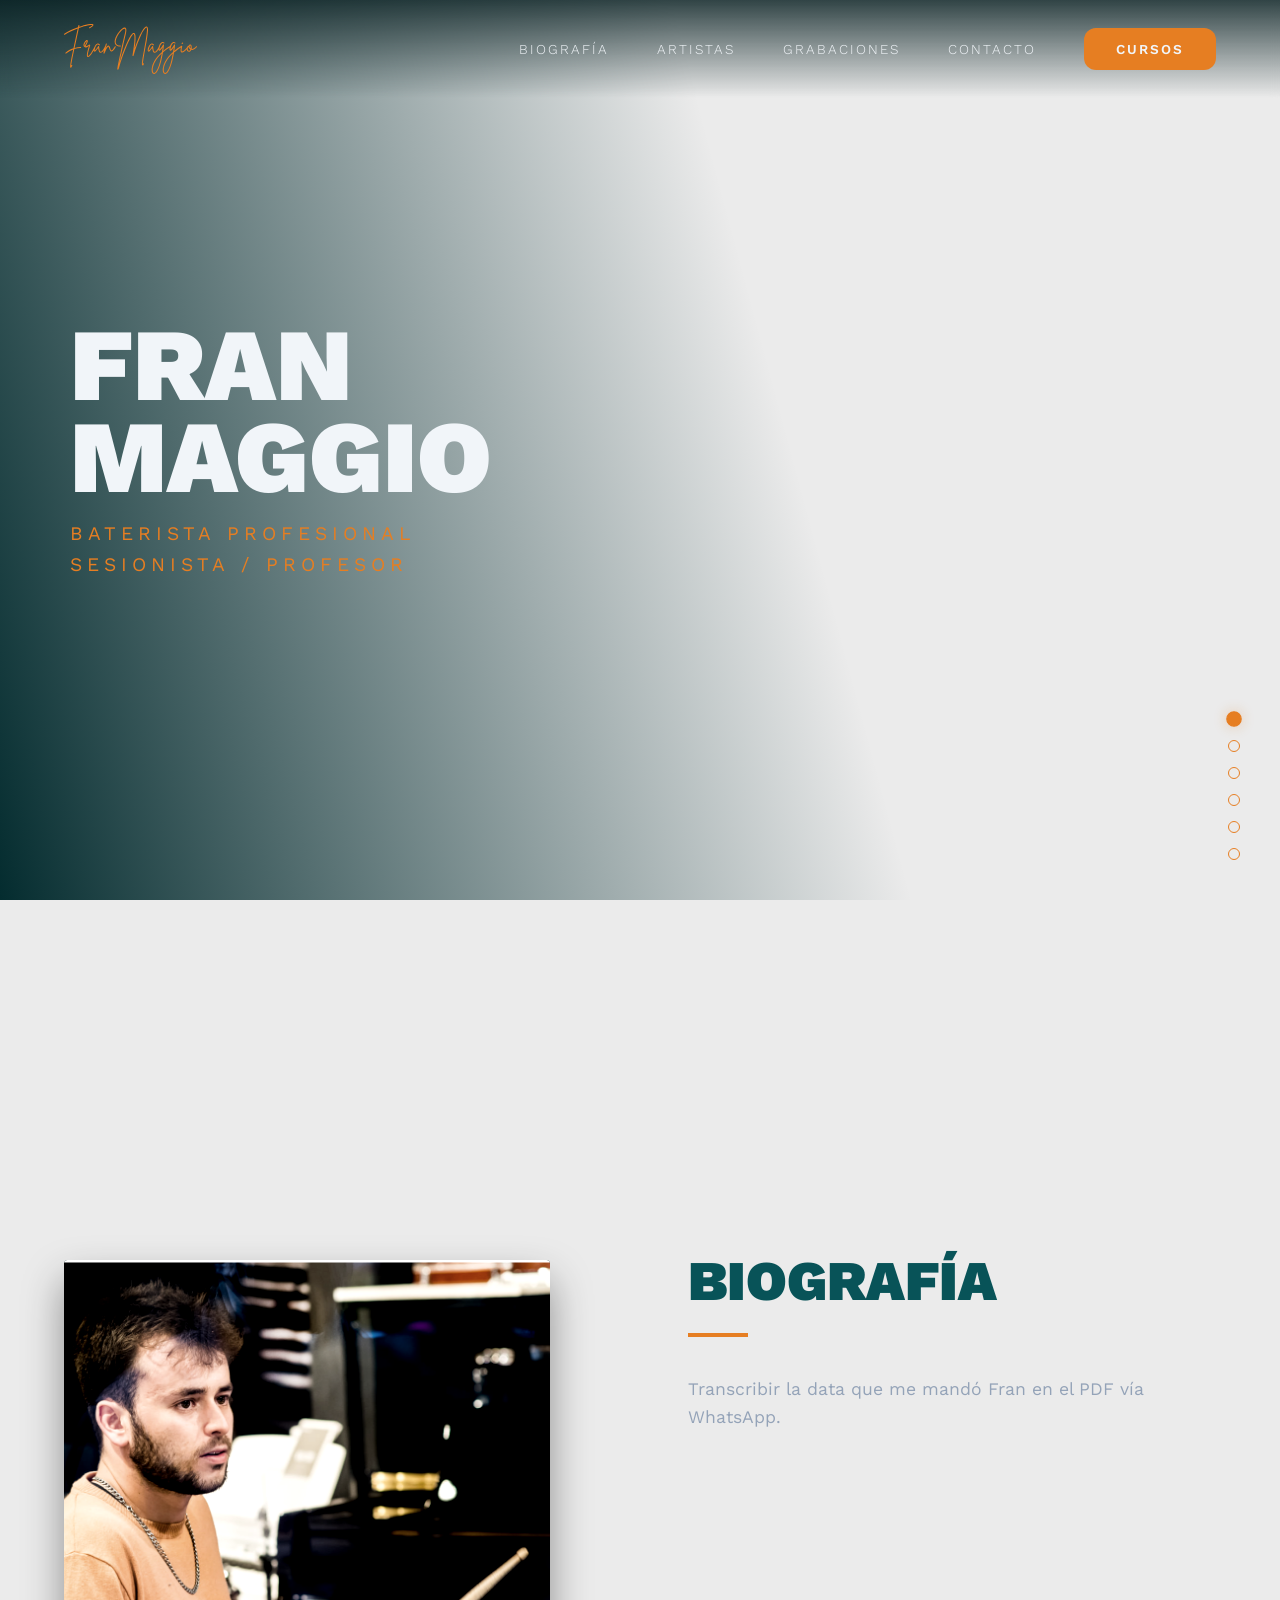
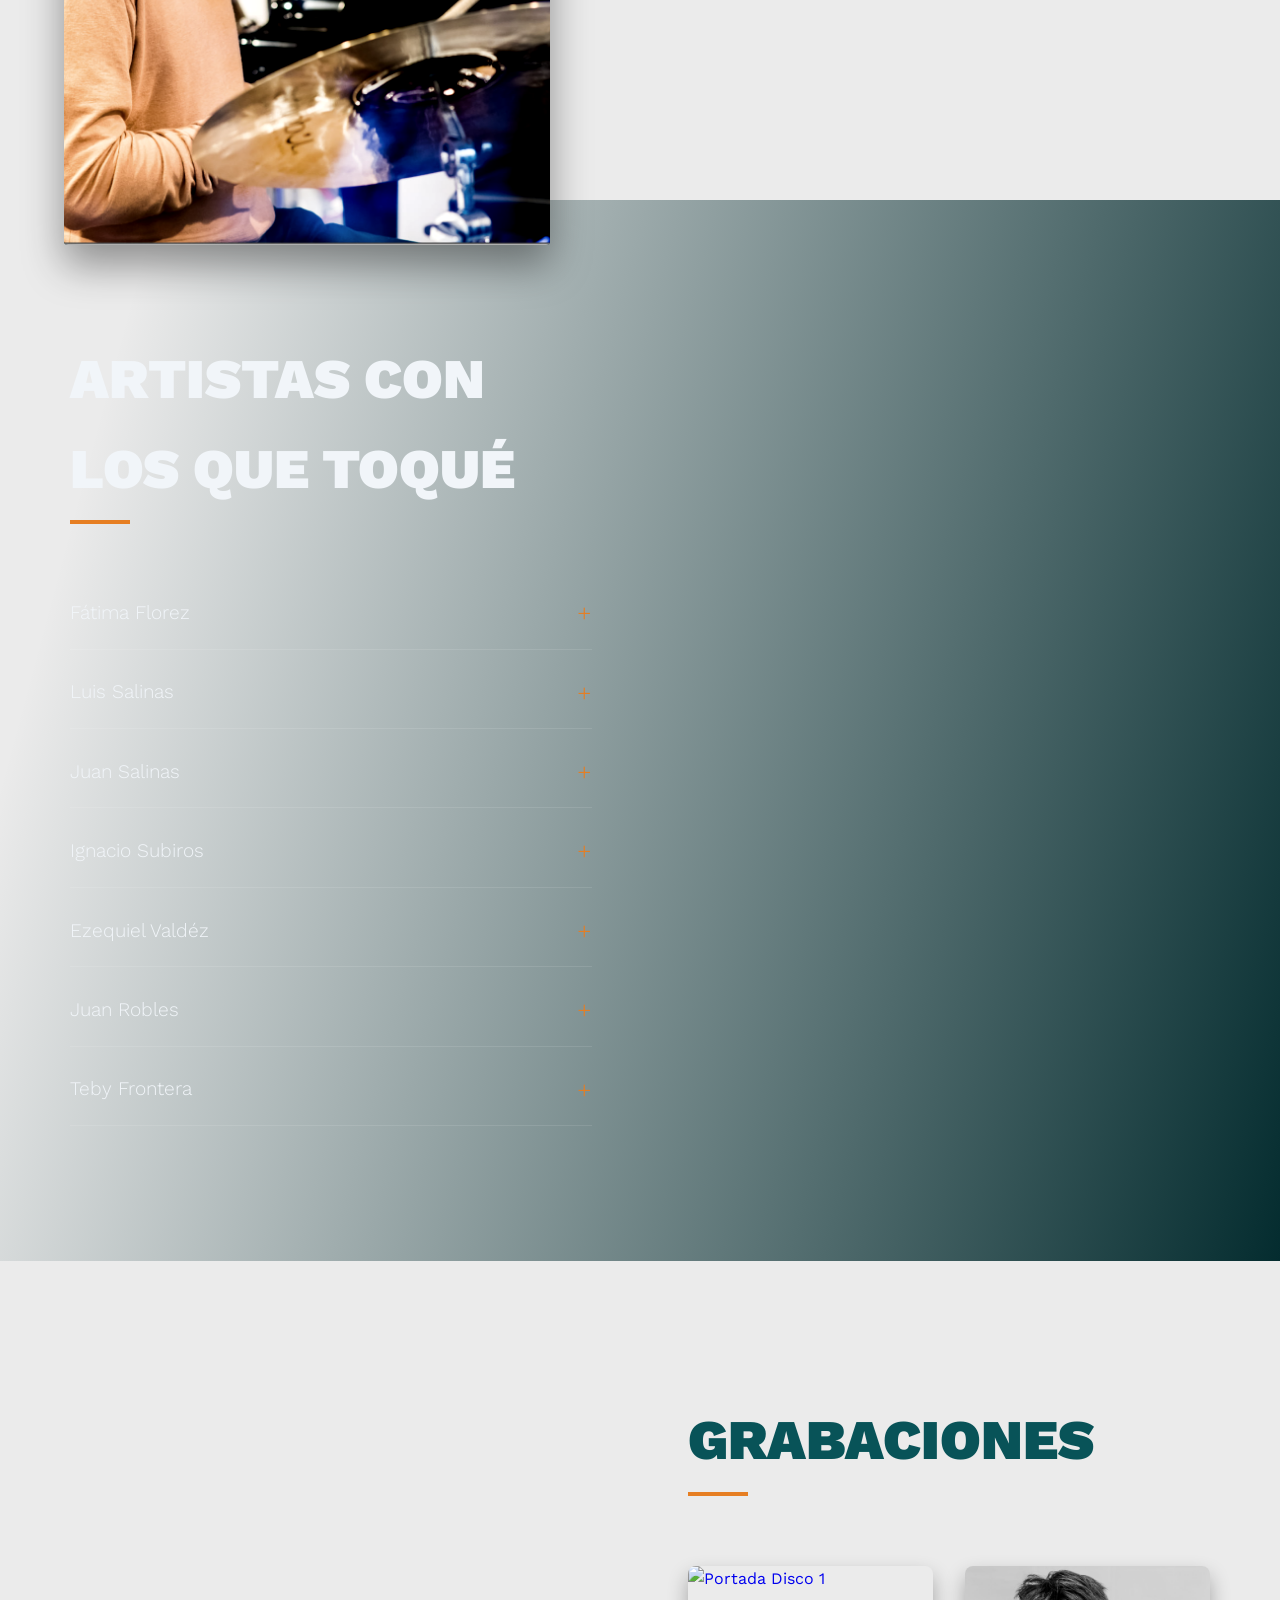
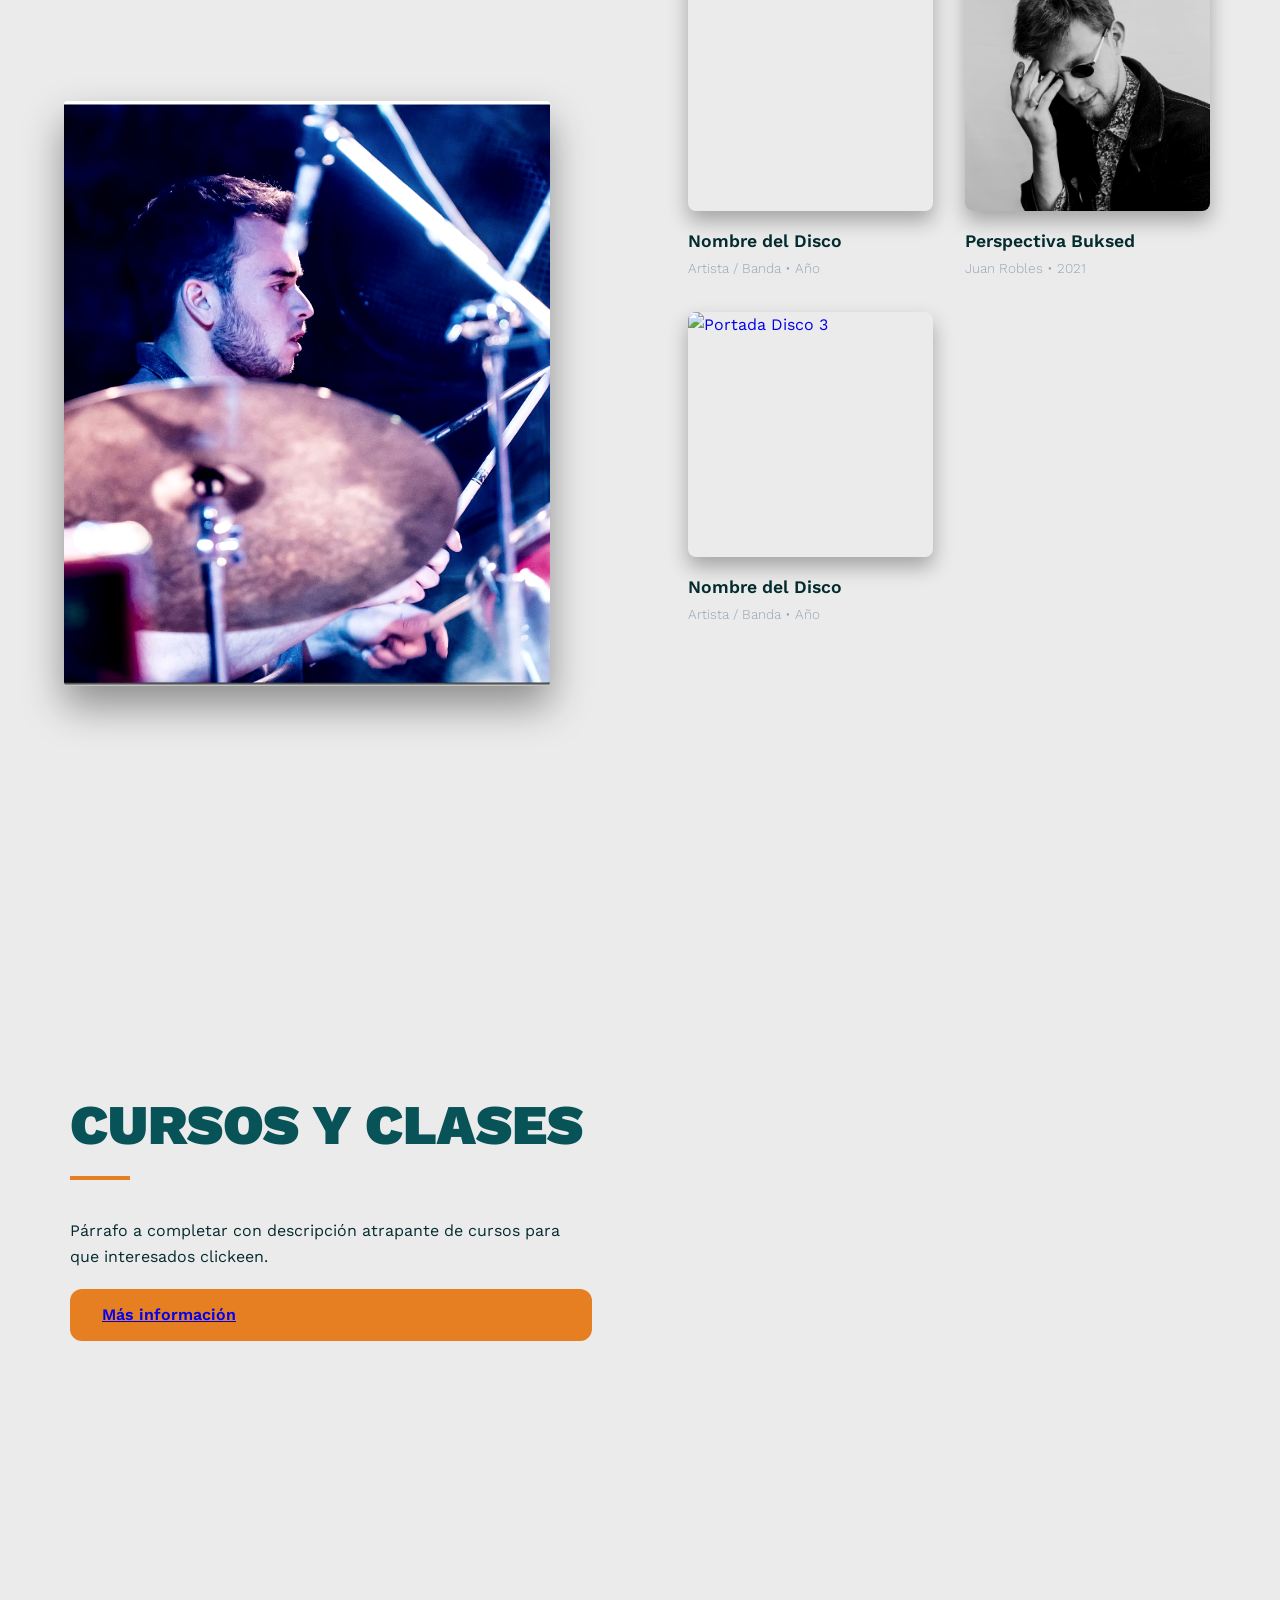
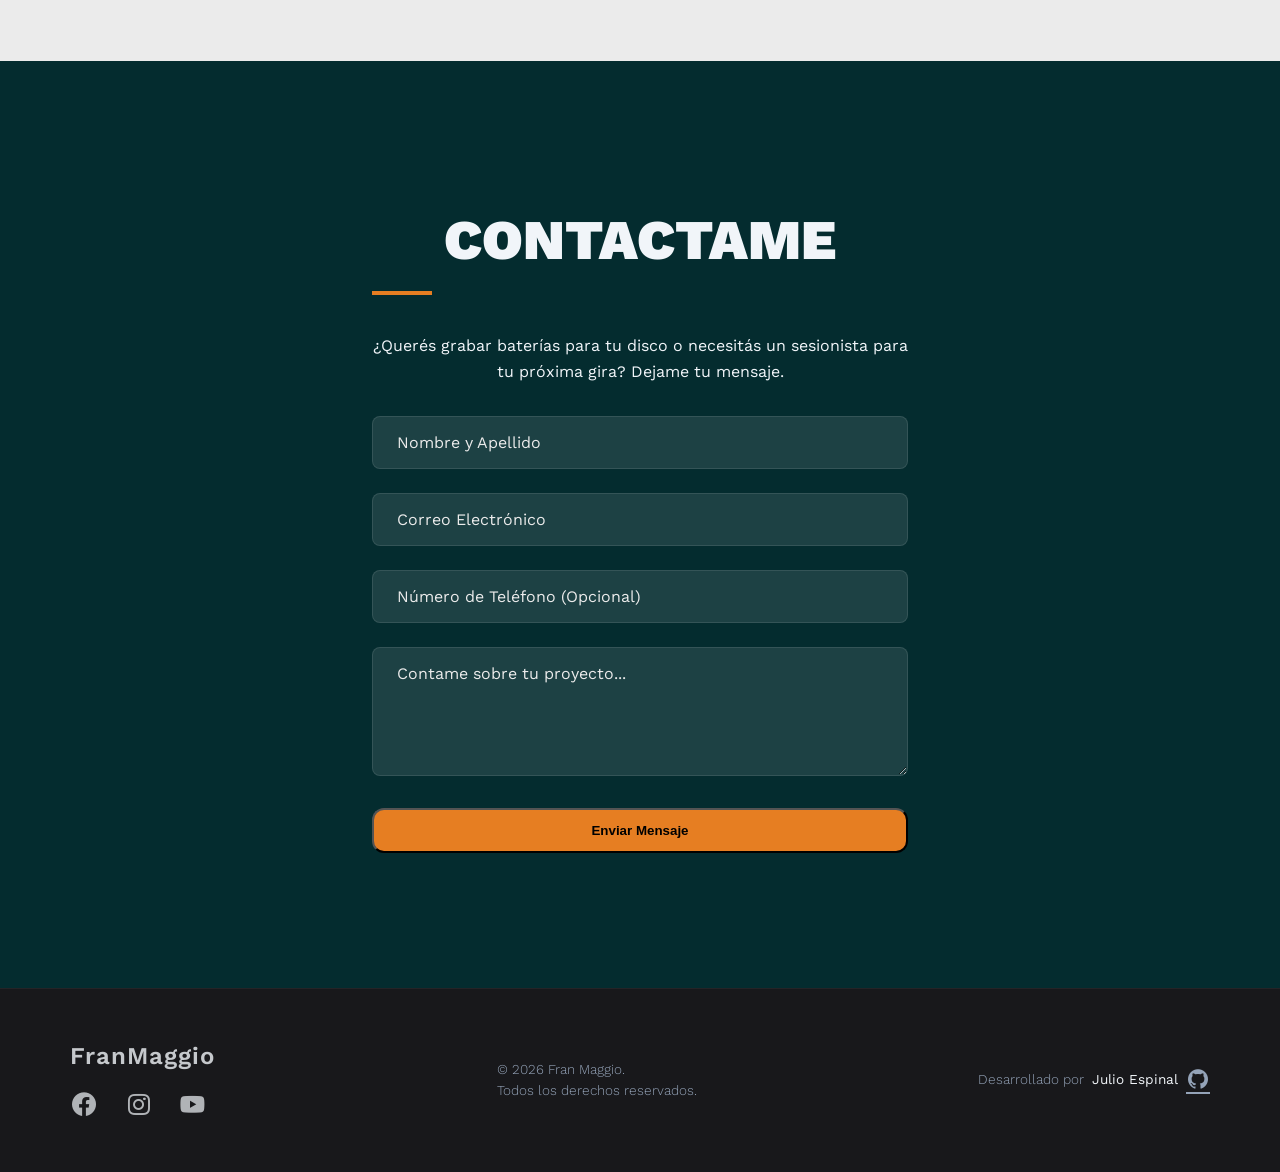
==== commit c0f5fe36: "agregado de imagenes, hero y textos. correcciones estilos" ====
--- a/index.html
+++ b/index.html
@@ -10,6 +10,7 @@
     <link rel="stylesheet" href="css/variables.css">
     <link rel="stylesheet" href="css/style.css">
     <link rel="stylesheet" href="css/components.css">
+    <link href='https://unpkg.com/boxicons@2.1.4/css/boxicons.min.css' rel='stylesheet'>
 </head>
 
 <body>
@@ -61,7 +62,7 @@
 
     <header id="hero" class="section">
         <video autoplay muted loop playsinline class="hero-video">
-            <source src="assets/video/test.mp4" type="video/mp4">
+            <source src="assets/video/hero.mp4" type="video/mp4">
         </video>
         <div class="hero-content container-left">
             <h1 class="font-work">FRAN <br> MAGGIO</h1>
@@ -74,6 +75,7 @@
             <img src="assets/img/fran-1.jpg" alt="Fran en vivo 1" class="carousel-slide active">
             <img src="assets/img/fran-2.jpg" alt="Fran en vivo 2" class="carousel-slide">
             <img src="assets/img/fran-3.jpg" alt="Fran en vivo 3" class="carousel-slide">
+            <img src="assets/img/fran-4.jpg" alt="Fran en vivo 4" class="carousel-slide">
         </div>
         <h2 class="font-work reveal">Biografía</h2>
         <div class="content-text reveal reveal-delay">
@@ -91,37 +93,67 @@
 
             <div class="artist-item accordion">
                 <div class="artist-header">
-                    <h3>Artista 1</h3>
-                    <span class="icon">+</span>
-                </div>
-                <div class="artist-content">
-                    <p>Describir años, género, lugares y todo lo que pueda resaltar de cada artista.</p>
-                </div>
-            </div>
-
-            <div class="artist-item accordion">
-                <div class="artist-header">
-                    <h3>Artista 2</h3>
-                    <span class="icon">+</span>
-                </div>
-                <div class="artist-content">
-                    <p>Describir años, género, lugares y todo lo que pueda resaltar de cada artista.</p>
-                </div>
-            </div>
-
-            <div class="artist-item accordion">
-                <div class="artist-header">
-                    <h3>Artista 3</h3>
-                    <span class="icon">+</span>
-                </div>
-                <div class="artist-content">
-                    <p>Describir años, género, lugares y todo lo que pueda resaltar de cada artista.</p>
-                </div>
-            </div>
-
-            <div class="artist-item accordion">
-                <div class="artist-header">
-                    <h3>Artista 4</h3>
+                    <h3>Fátima Florez</h3>
+                    <span class="icon">+</span>
+                </div>
+                <div class="artist-content">
+                    <p>Describir años, género, lugares y todo lo que pueda resaltar de cada artista.</p>
+                </div>
+            </div>
+
+            <div class="artist-item accordion">
+                <div class="artist-header">
+                    <h3>Luis Salinas</h3>
+                    <span class="icon">+</span>
+                </div>
+                <div class="artist-content">
+                    <p>Describir años, género, lugares y todo lo que pueda resaltar de cada artista.</p>
+                </div>
+            </div>
+
+            <div class="artist-item accordion">
+                <div class="artist-header">
+                    <h3>Juan Salinas</h3>
+                    <span class="icon">+</span>
+                </div>
+                <div class="artist-content">
+                    <p>Describir años, género, lugares y todo lo que pueda resaltar de cada artista.</p>
+                </div>
+            </div>
+
+            <div class="artist-item accordion">
+                <div class="artist-header">
+                    <h3>Ignacio Subiros</h3>
+                    <span class="icon">+</span>
+                </div>
+                <div class="artist-content">
+                    <p>Describir años, género, lugares y todo lo que pueda resaltar de cada artista.</p>
+                </div>
+            </div>
+
+            <div class="artist-item accordion">
+                <div class="artist-header">
+                    <h3>Ezequiel Valdéz</h3>
+                    <span class="icon">+</span>
+                </div>
+                <div class="artist-content">
+                    <p>Describir años, género, lugares y todo lo que pueda resaltar de cada artista.</p>
+                </div>
+            </div>
+
+                        <div class="artist-item accordion">
+                <div class="artist-header">
+                    <h3>Juan Robles</h3>
+                    <span class="icon">+</span>
+                </div>
+                <div class="artist-content">
+                    <p>Describir años, género, lugares y todo lo que pueda resaltar de cada artista.</p>
+                </div>
+            </div>
+
+                        <div class="artist-item accordion">
+                <div class="artist-header">
+                    <h3>Teby Frontera</h3>
                     <span class="icon">+</span>
                 </div>
                 <div class="artist-content">
@@ -134,7 +166,7 @@
 
     <section id="grabaciones" class="section container-right">
 
-        <img src="assets/img/fran-estudio.jpg" alt="Fran grabando en el estudio" class="side-image reveal">
+        <img src="assets/img/fran-7.jpg" alt="Fran grabando en el estudio" class="side-image reveal">
 
         <h2 class="font-work reveal">Grabaciones</h2>
 
@@ -153,16 +185,16 @@
                 </div>
             </a>
 
-            <a href="LINK_A_SPOTIFY_O_YOUTUBE" target="_blank" class="record-card">
+            <a href="https://juanrobles.bandcamp.com/album/perspectiva-buksed" target="_blank" class="record-card">
                 <div class="record-cover">
-                    <img src="assets/img/album2.jpg" alt="Portada Disco 2">
+                    <img src="assets/img/PerspectivaBuksed.jpg" alt="Portada Disco 2">
                     <div class="record-overlay">
                         <span class="play-icon">▶</span>
                     </div>
                 </div>
                 <div class="record-info">
-                    <h3>Nombre del Disco</h3>
-                    <p>Artista / Banda • Año</p>
+                    <h3>Perspectiva Buksed</h3>
+                    <p>Juan Robles • 2021</p>
                 </div>
             </a>
 
@@ -187,7 +219,7 @@
         <p class="content-text reveal reveal-delay" style="color: var(--primary-dark)">Párrafo a completar con
             descripción atrapante de cursos para que interesados clickeen.
         </p>
-        <a href="#" class="btn-accent" style="display: inline-block; margin-top: 20px;">Más información</a>
+        <a href="/cursos.html" class="btn-accent" style="display: inline-block; margin-top: 20px;">Más información</a>
     </section>
 
     <section id="contacto" class="section blue">
@@ -245,13 +277,15 @@
     </div>
 
     <footer class="site-footer">
-        <div class="footer-content reveal">
+        <div class="footer-content">
             <div class="footer-brand">
                 <div class="footer-logo font-work">FranMaggio</div>
                 <div class="footer-socials">
-                    <a href="LINK_A_INSTAGRAM" target="_blank" aria-label="Instagram">IG</a>
-                    <a href="LINK_A_YOUTUBE" target="_blank" aria-label="YouTube">YT</a>
-                    <a href="LINK_A_SPOTIFY" target="_blank" aria-label="Spotify">SP</a>
+                    <a href="https://www.facebook.com/francisco.maggio.1998" target="_blank" aria-label="Facebook"><i
+                            class='bx bxl-facebook-circle'></i></a>
+                    <a href="https://www.instagram.com/fmadrum/" target="_blank" aria-label="Instagram"><i
+                            class='bx bxl-instagram'></i></a>
+                    <a href="https://www.youtube.com/@franciscomaggio6990" target="_blank" aria-label="Youtube"><i class='bx bxl-youtube'></i></a>
                 </div>
             </div>
 
@@ -260,9 +294,12 @@
             </div>
 
             <div class="footer-credits">
-                Desarrollado por <a
-                    href="https://api.whatsapp.com/send?phone=542234257146&text=%C2%A1Hola%2C%20Juli!%20Tengo%20inter%C3%A9s%20en%20tus%20servicios%20de%20desarrollador.%20%C2%BFPodr%C3%A9%20comentarte%20mi%20proyecto%3F"
+                Desarrollado por
+                <a href="https://api.whatsapp.com/send?phone=542234257146&text=%C2%A1Hola%2C%20Juli!%20Tengo%20inter%C3%A9s%20en%20tus%20servicios%20de%20desarrollador.%20%C2%BFPodr%C3%A9%20comentarte%20mi%20proyecto%3F"
                     target="_blank" class="dev-link">Julio Espinal</a>
+                <a href="https://github.com/juliespinal" target="_blank" aria-label="GitHub de Julio Espinal" class="dev-github">
+                    <i class='bx bxl-github'></i>
+                </a>
             </div>
         </div>
     </footer>
@@ -276,9 +313,11 @@
 
             <span class="modal-badge">¡Novedad!</span>
             <h3 class="font-work">Curso: <br>Baterista de Cruceros</h3>
-            <p>Describir el curso de forma breve para que todo visitante clickee. Resaltar beneficios.</p>
-
-            <a href="/cursos/baterista-cruceros-internacional.html" id="modal-cta" class="btn-accent">Ver temario
+            <p style="color: var(--bg-primary)">Describir el curso de forma breve para que todo visitante clickee.
+                Resaltar beneficios.</p>
+
+            <a href="/cursos/baterista-cruceros-internacional.html" id="modal-cta" class="btn-accent2"
+                style="text-decoration: none; color: white; font-size: 1.3rem;">Ver temario
                 completo</a>
         </div>
     </div>
--- a/css/variables.css
+++ b/css/variables.css
@@ -24,6 +24,7 @@
 
     /* Tipografía */
     --font-main: 'Work Sans', sans-serif;
+    --font-weight-bold: 600;
 }
 
 /* Reset básico */
@@ -40,6 +41,10 @@
     line-height: 1.6;
     overflow-x: hidden;
     -webkit-font-smoothing: antialiased;
+}
+
+strong {
+  font-weight: var(--font-weight-bold);
 }
 
 /* Lógica de Contenedores Asimétricos */
--- a/css/style.css
+++ b/css/style.css
@@ -12,7 +12,7 @@
     height: 50px;
     width: auto;
     display: block;
-    margin: 2vw;
+    margin: 0 auto;
 }
 
 /* --- NAVEGACIÓN PRINCIPAL --- */
@@ -330,6 +330,21 @@
     color: white !important;
 }
 
+.btn-accent2 {
+    background-color: var(--accent);
+    padding: 0.8rem 2rem !important;
+    border-radius: 12px;
+    font-weight: 600 !important;
+    transition: transform 0.3s, box-shadow 0.3s !important;
+}
+
+.btn-accent2:hover {
+    transform: translateY(-3px);
+    box-shadow: 0 10px 20px rgba(0, 0, 0, 0.3);
+    background-color: white !important;
+    color: var(--accent) !important;
+}
+
 /* --- MOBILE ADJUSTMENTS --- */
 @media (max-width: 768px) {
     .nav-main {
@@ -761,6 +776,31 @@
     font-weight: 300;
 }
 
+/* --- ESTILOS PARA LOS ÍCONOS DE REDES --- */
+.footer-socials a i {
+    font-size: 1.8rem; /* Tamaño de los íconos de Fran */
+    transition: all 0.3s ease;
+}
+
+.footer-credits {
+    display: flex;
+    align-items: center;
+    justify-content: center;
+    gap: 0.5rem; /* Separación entre "Julio Espinal" y el ícono de GitHub */
+}
+
+.dev-github {
+    color: var(--text-muted);
+    font-size: 1.5rem; /* Ícono de GitHub un poquito más sutil */
+    display: flex;
+    transition: all 0.3s ease;
+}
+
+.dev-github:hover, .footer-socials a:hover i {
+    color: var(--accent); /* Se pintan de naranja al pasar el mouse */
+    transform: translateY(-3px); /* Saltan un poquito */
+}
+
 /* Estilo para tu firma como desarrollador */
 .dev-link {
     color: var(--text-light);
@@ -1119,4 +1159,31 @@
     height: 32px; 
     width: auto; /* Mantenemos proporción */
     object-fit: contain; /* Evita deformaciones */
+}
+
+/* --- EFECTO SCROLLSPY (CAMBIO DE COLOR EN EL NAVBAR) --- */
+
+/* Nos aseguramos de que cualquier cambio en los links o el SVG sea suave */
+.nav-main a, 
+.nav-main svg,
+.nav-main svg path {
+    transition: color 0.4s ease-in-out, fill 0.4s ease-in-out !important;
+}
+
+/* La clase que le vamos a inyectar con JavaScript cuando pise las secciones */
+.nav-main.nav-inverted a {
+    color: var(--primary-dark) !important;
+    font-weight: 400;
+}
+
+/* El SVG pasa a blanco (atacamos tanto el fill como el color por las dudas) */
+.nav-main.nav-inverted svg,
+.nav-main.nav-inverted svg path {
+    fill: #ffffff !important;
+    color: #ffffff !important;
+}
+
+/* Mantenemos el hover naranja para que no se pierda la interactividad */
+.nav-main.nav-inverted a:hover {
+    color: var(--bg-dark) !important; 
 }
